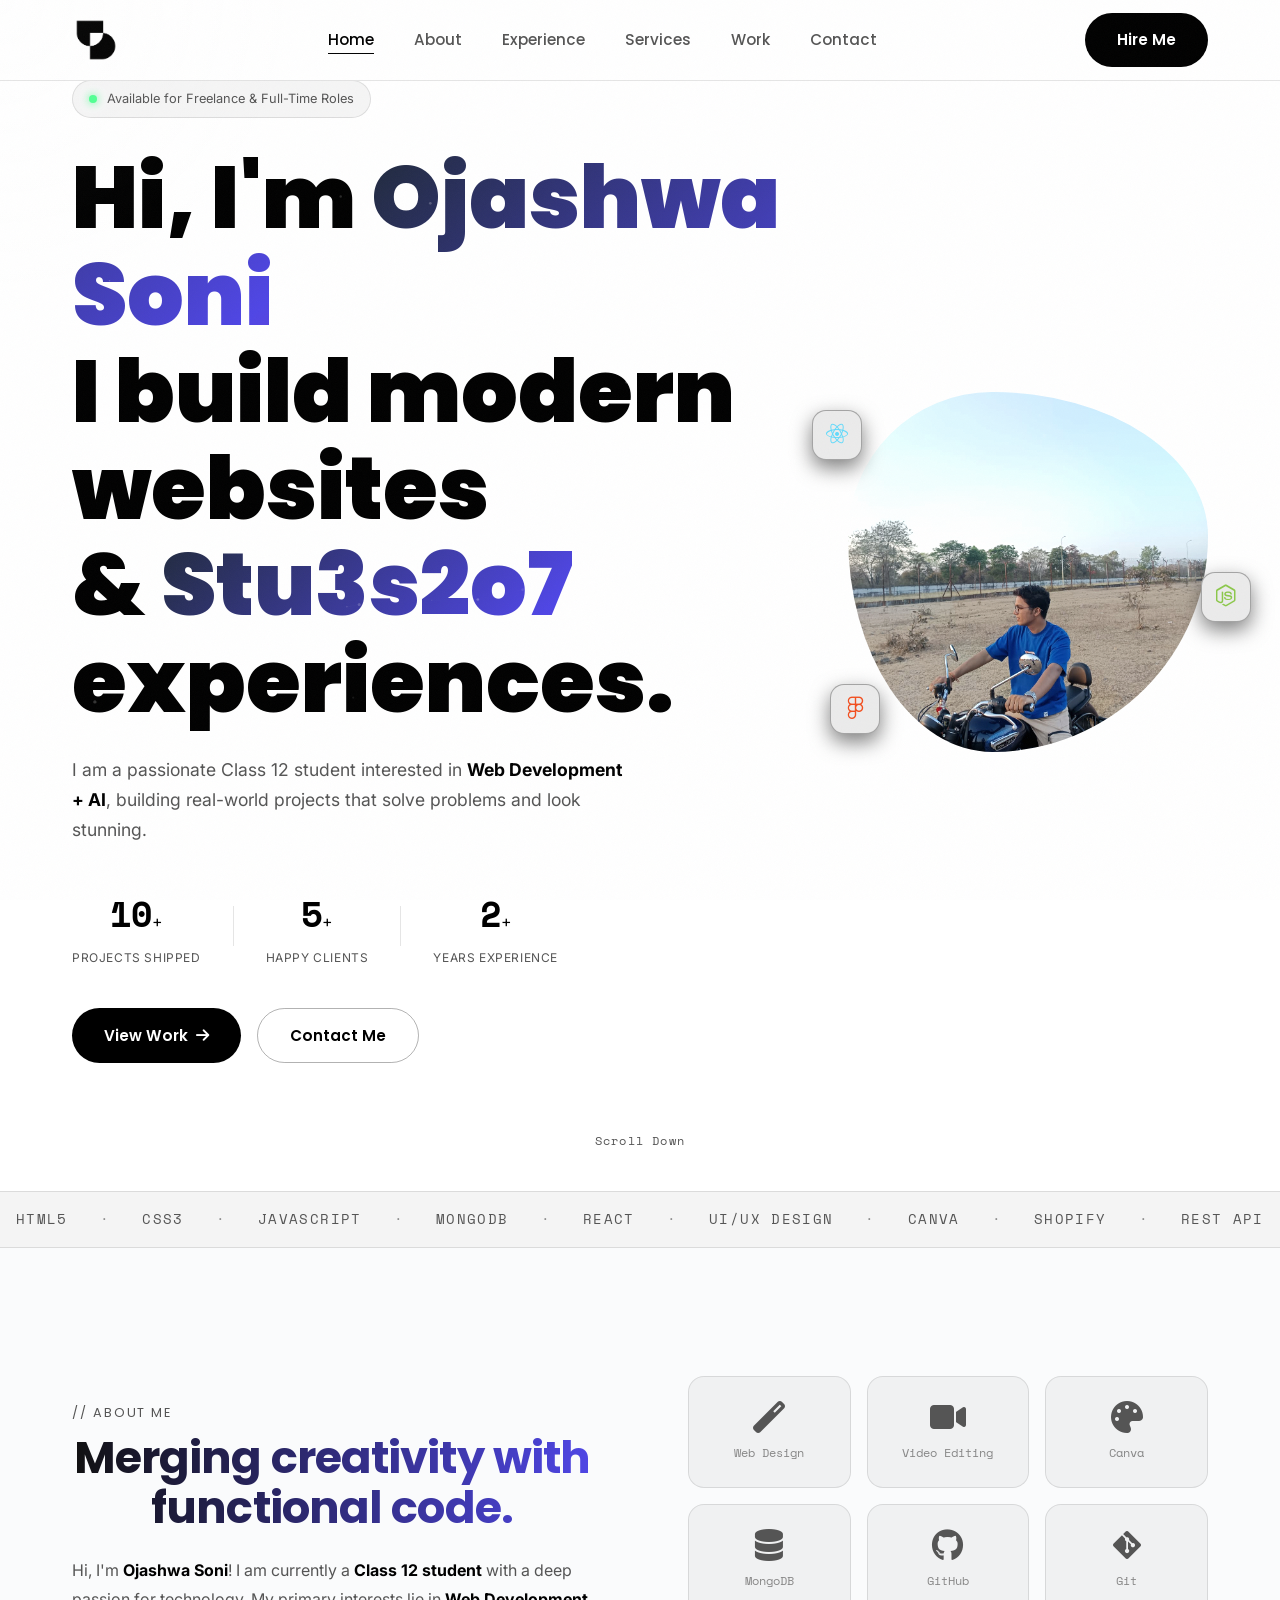
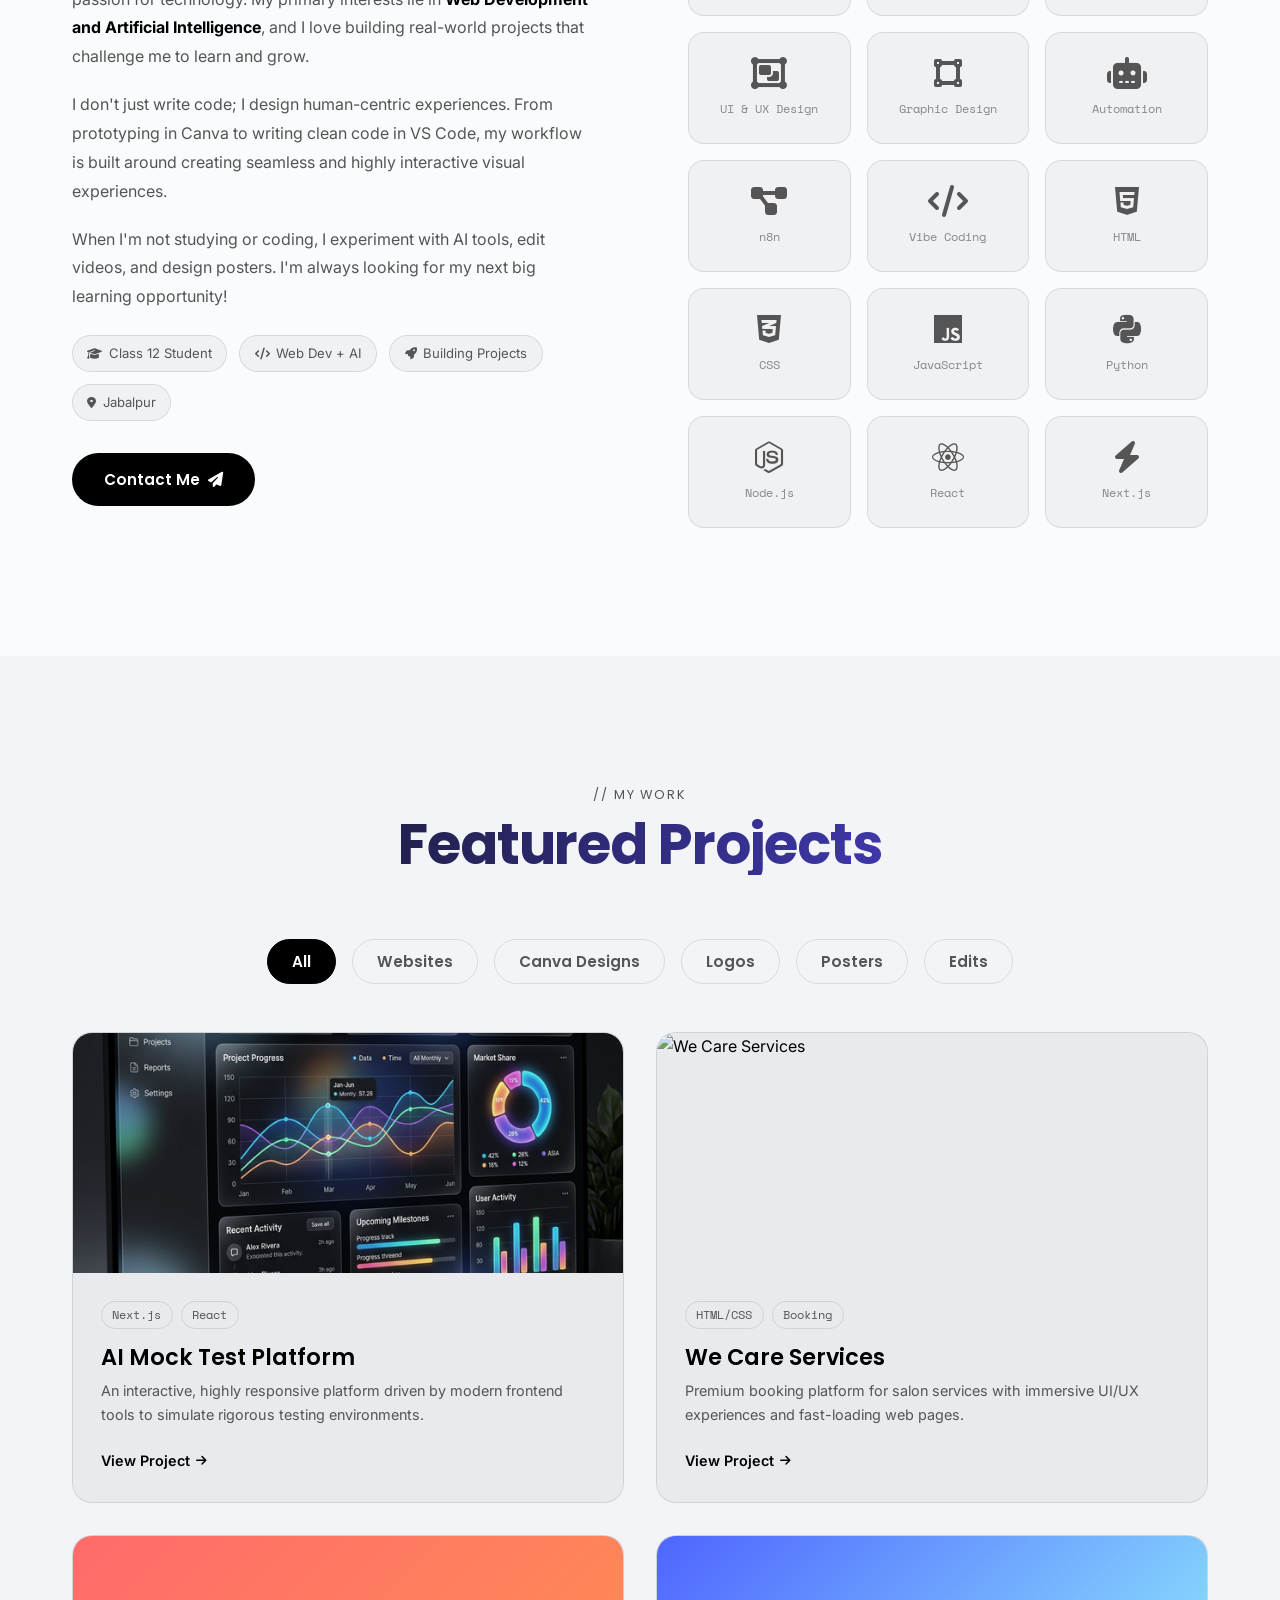
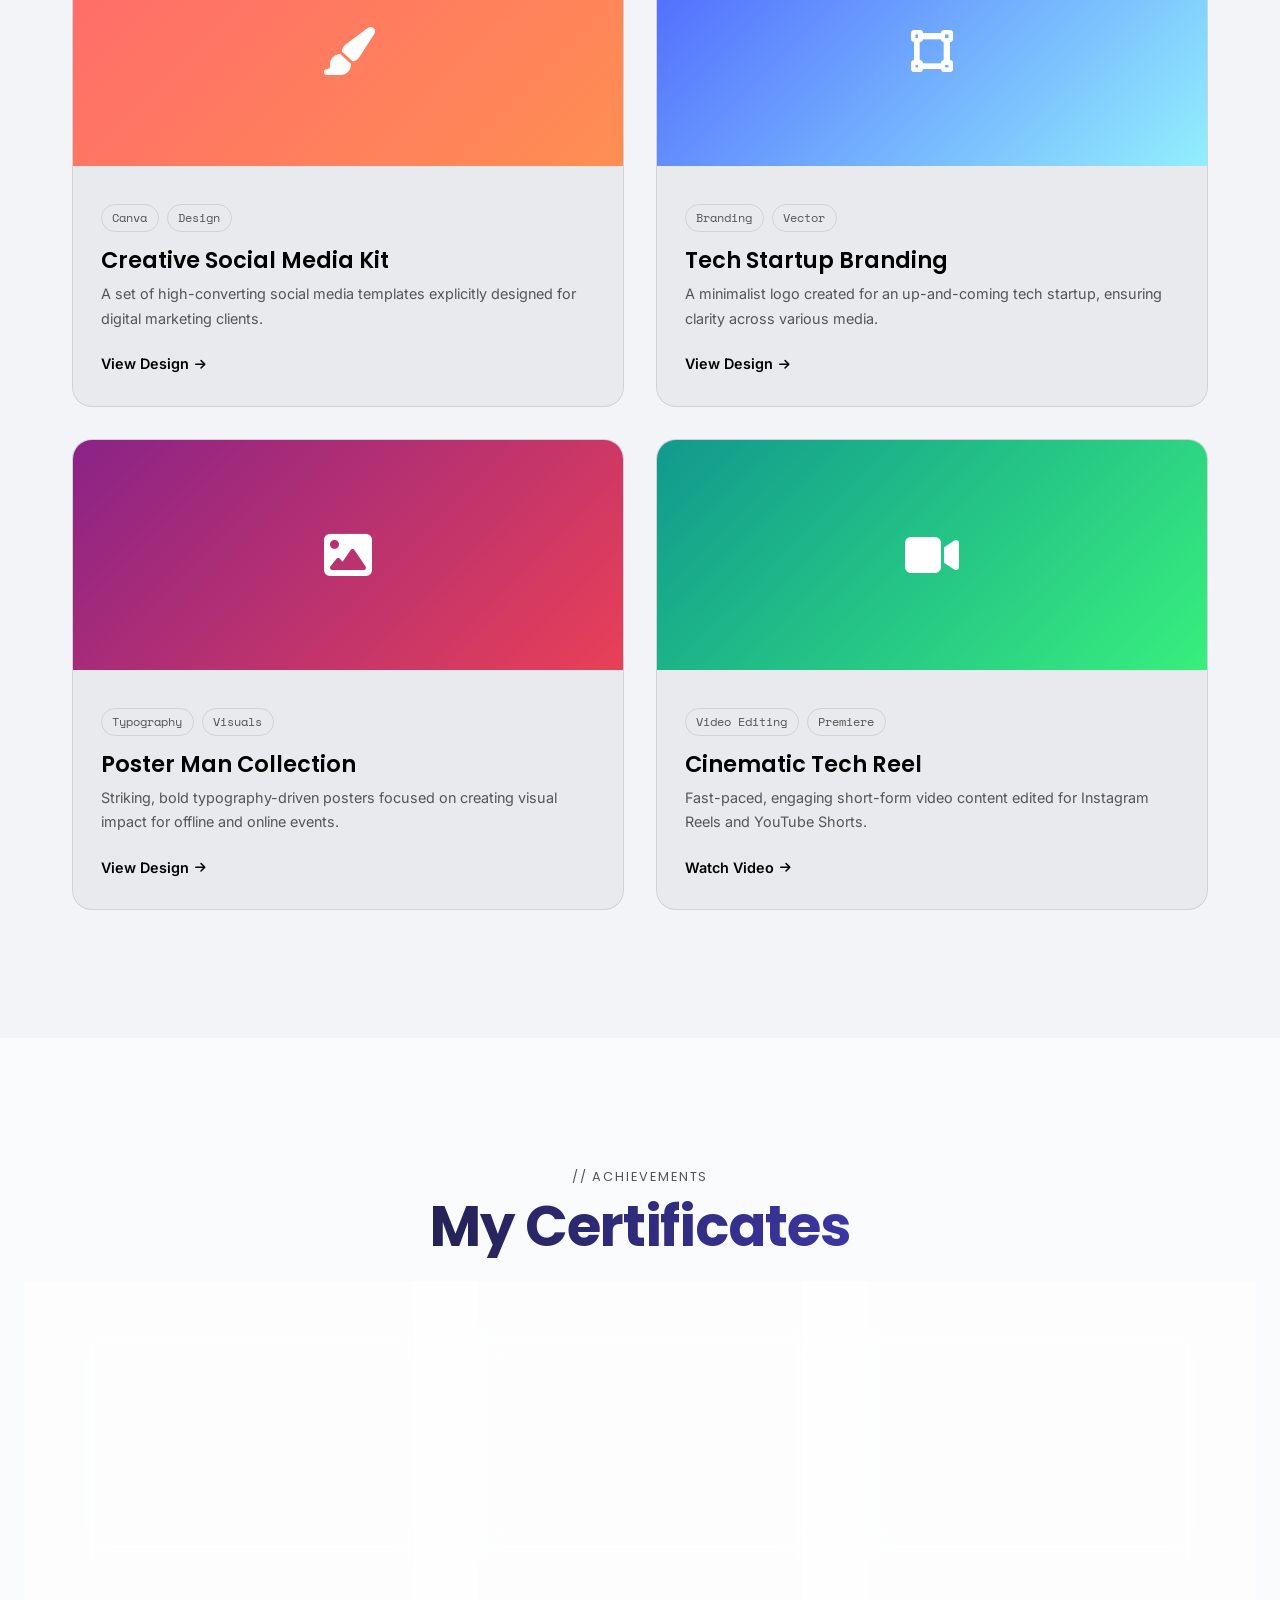
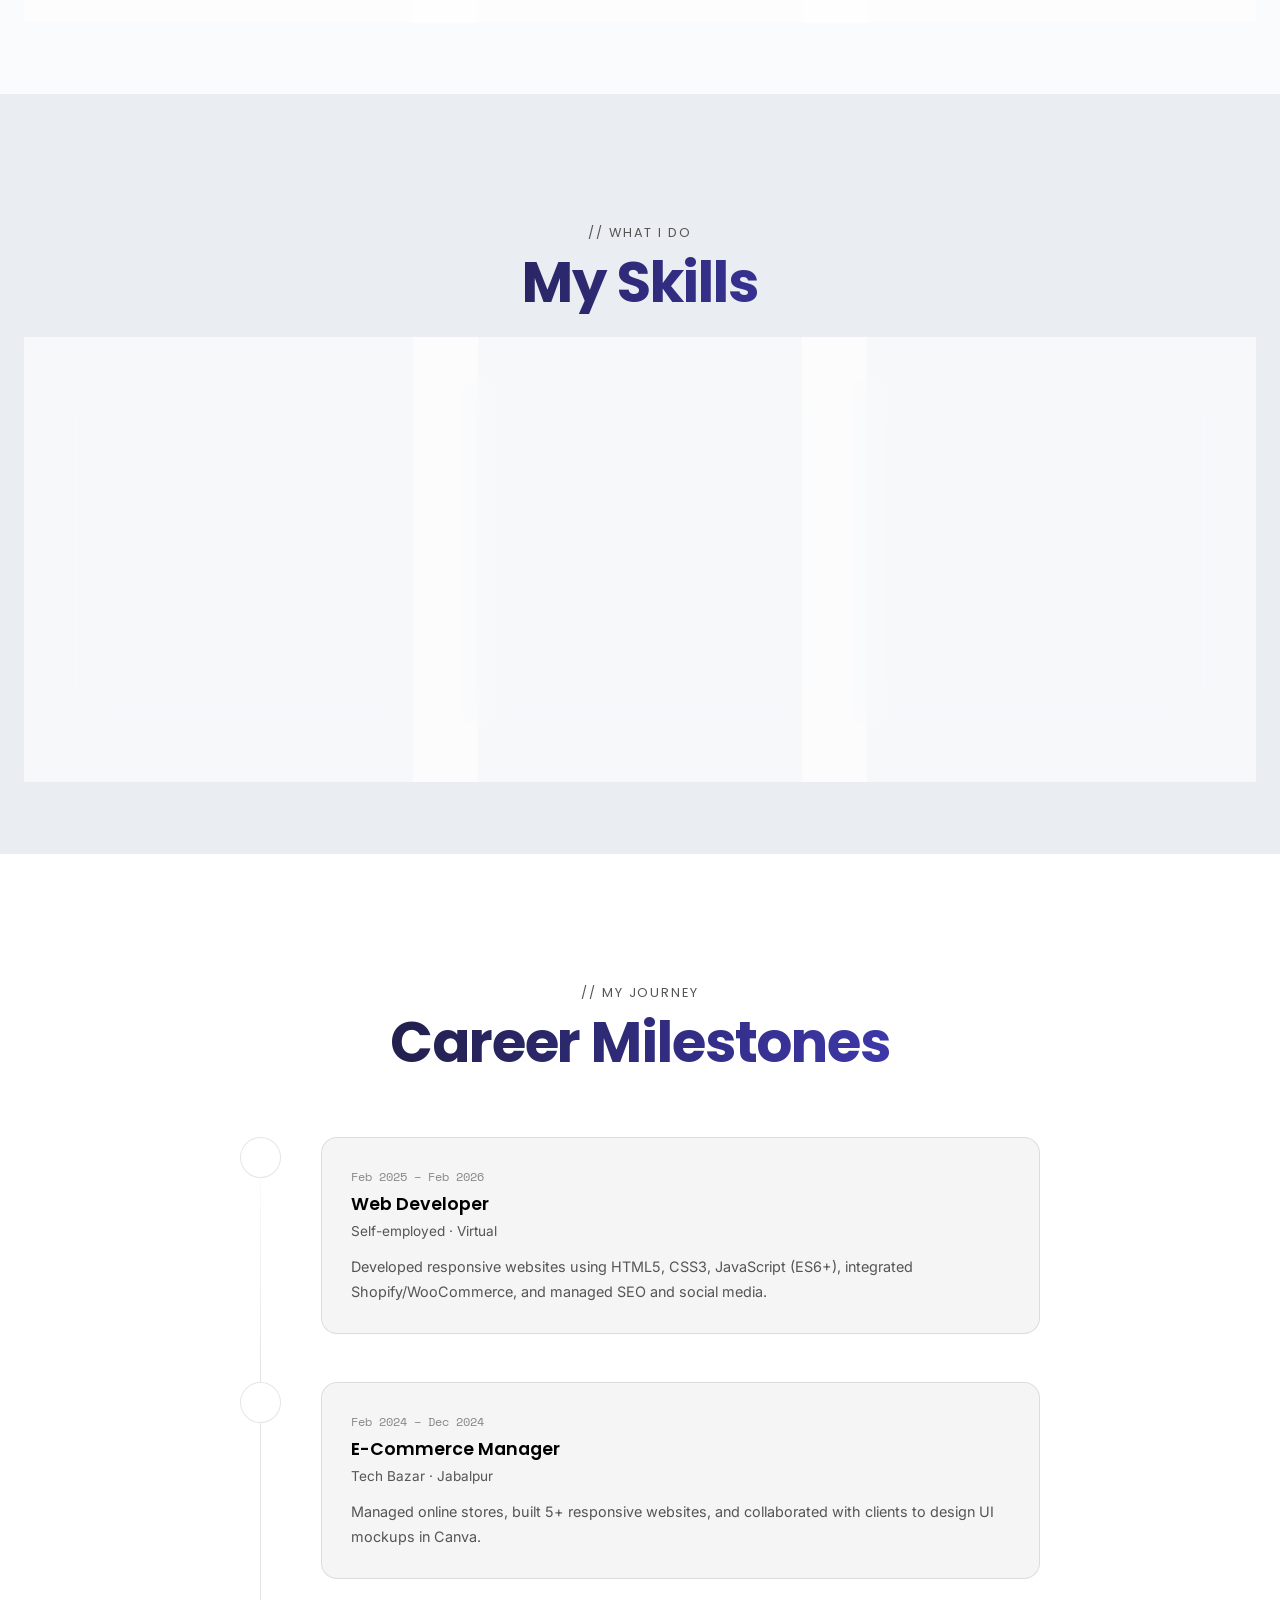
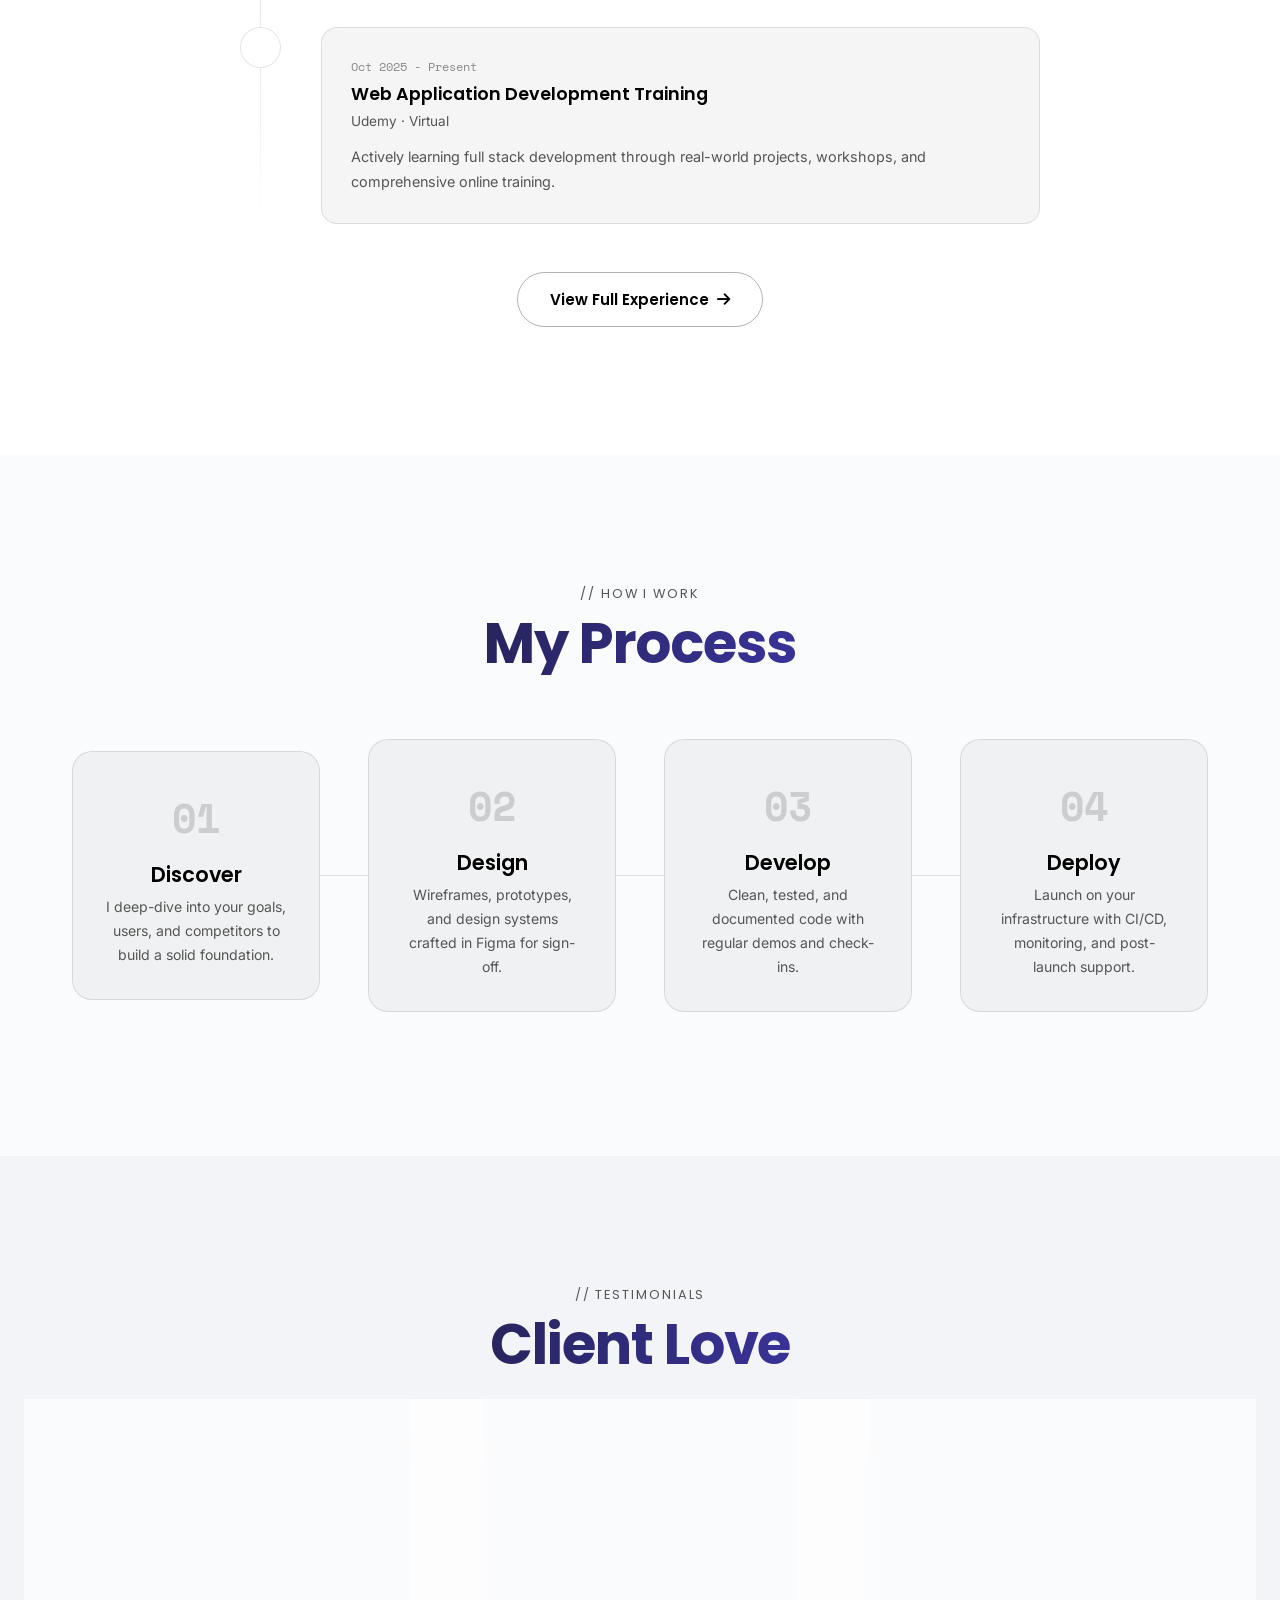
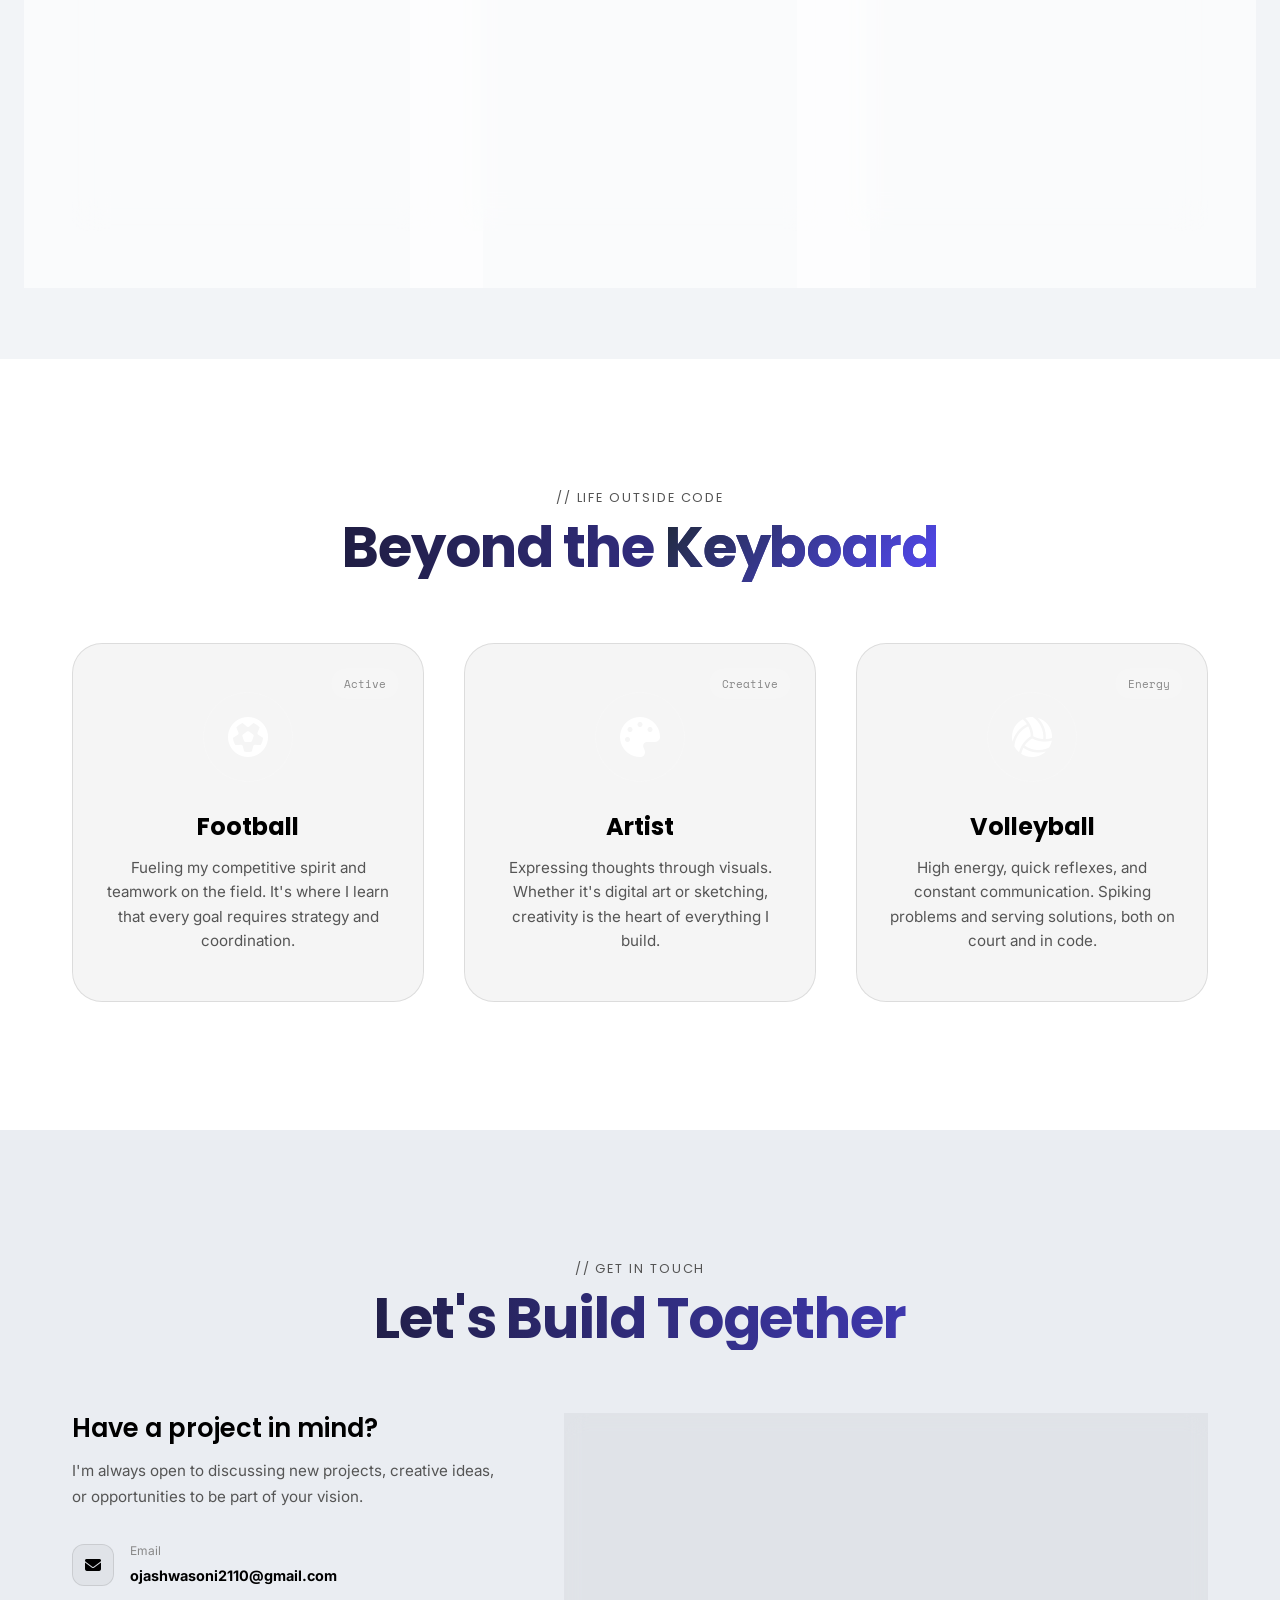
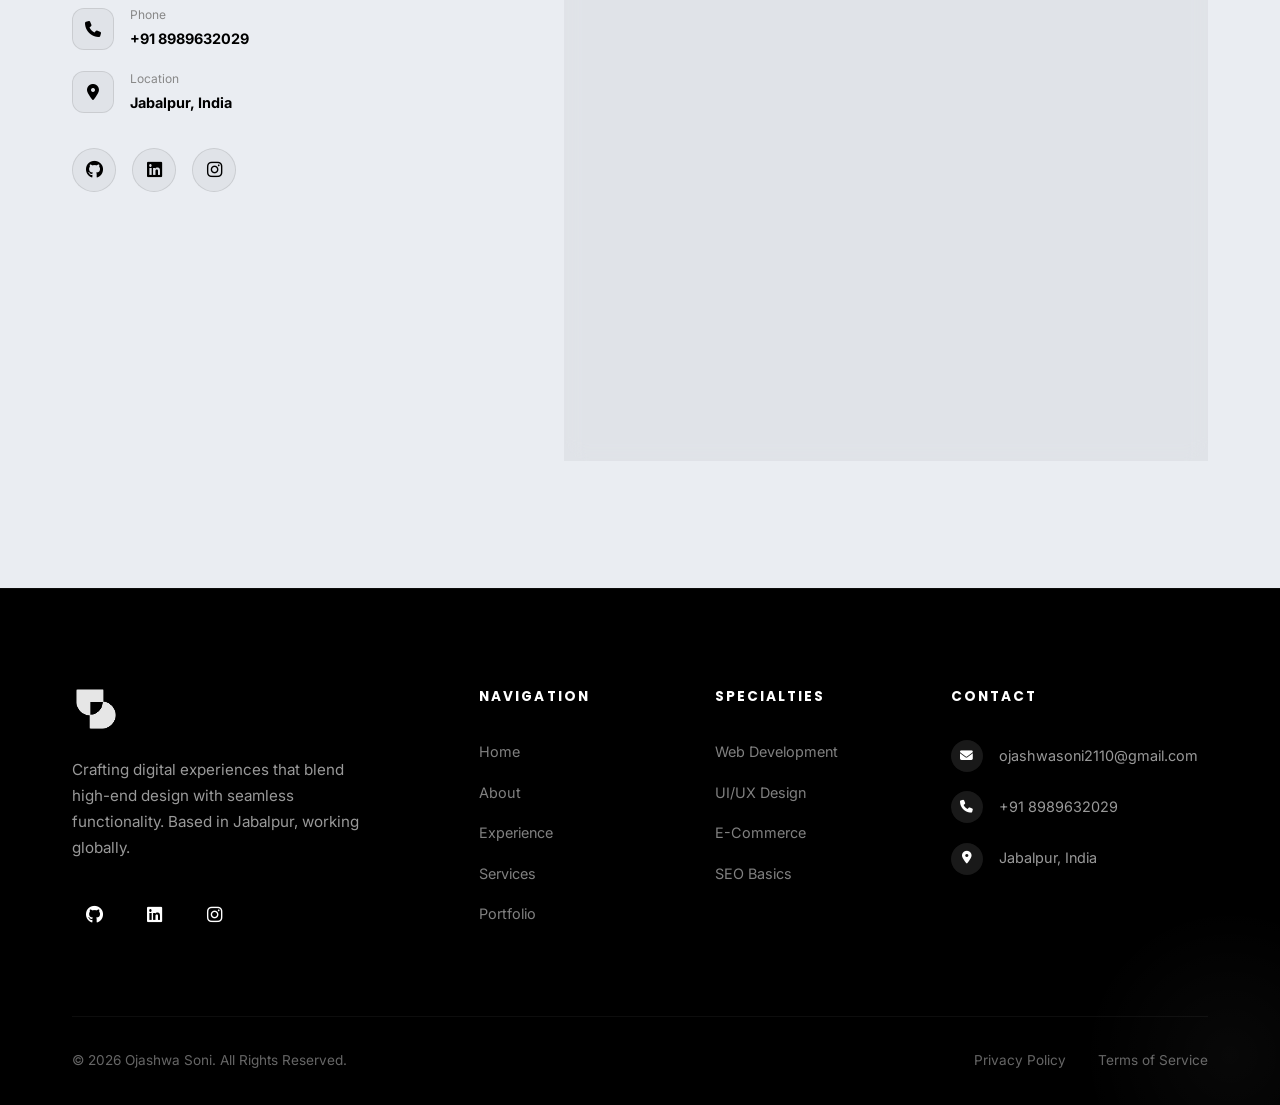
==== index.html @ f50f285c "Complete portfolio redesign" ====
<!DOCTYPE html>
<html lang="en">

<head>
    <meta charset="UTF-8">
    <meta name="viewport" content="width=device-width, initial-scale=1.0">
    <title>Web Developer Portfolio | Creative & Modern</title>
    <meta name="description"
        content="Professional portfolio of a passionate web developer specializing in modern UI/UX and full-stack development.">
    <meta property="og:image" content="assets/social-logo.png">
    <link rel="stylesheet" href="style.css">
    <!-- Font Awesome for Icons -->
    <link rel="stylesheet" href="https://cdnjs.cloudflare.com/ajax/libs/font-awesome/6.4.0/css/all.min.css">
    <!-- Google Fonts -->
    <link rel="preconnect" href="https://fonts.googleapis.com">
    <link
        href="https://fonts.googleapis.com/css2?family=Inter:wght@300;400;500;600&family=Poppins:wght@500;600;700;800;900&display=swap"
        rel="stylesheet">
    <link rel="icon" type="image/png" href="assets/logo-icon.png">
</head>

<body>
    <!-- Custom Cursor -->
    <div class="cursor-dot" id="cursorDot"></div>
    <div class="cursor-ring" id="cursorRing"></div>
    <div class="cursor-trail-container" id="cursorTrails"></div>

    <!-- Noise Overlay -->
    <div class="noise-overlay"></div>

    <!-- Scroll Progress Bar -->
    <div class="scroll-progress" id="scrollProgress"></div>

    <!-- Canvas for particle background -->
    <canvas id="particleCanvas"></canvas>

    <!-- Mouse Spotlight -->
    <div class="mouse-spotlight" id="mouseSpotlight"></div>

    <!-- Header Navigation -->
    <header id="mainHeader">
        <div class="container">
            <nav>
                <a href="#" class="logo">
                    <img src="assets/new-logo.png" alt="Logo" style="height: 48px;">
                </a>
                <ul class="nav-links" id="navLinks">
                    <li><a href="index.html" class="nav-link active magnetic-btn">Home</a></li>
                    <li><a href="about.html" class="nav-link magnetic-btn">About</a></li>
                    <li><a href="experience.html" class="nav-link magnetic-btn">Experience</a></li>
                    <li><a href="services.html" class="nav-link magnetic-btn">Services</a></li>
                    <li><a href="index.html#projects" class="nav-link magnetic-btn">Work</a></li>
                    <li><a href="contact.html" class="nav-link magnetic-btn">Contact</a></li>
                </ul>
                <div class="nav-btns">
                    <a href="contact.html" class="btn btn-primary nav-cta magnetic-btn">Hire Me</a>
                    <button class="mobile-toggle" id="mobileToggle"><i class="fas fa-bars"></i></button>
                </div>
            </nav>
        </div>
    </header>

    <main>
        <!-- ===== HERO SECTION ===== -->
        <section id="hero" class="hero bg-shade-1">
            <!-- Floating geometric shapes -->
            <div class="geo-shapes">
                <div class="geo geo-1"></div>
                <div class="geo geo-2"></div>
                <div class="geo geo-3"></div>
                <div class="geo geo-4"></div>
                <div class="geo geo-5"></div>
            </div>

            <div class="container hero-container">
                <div class="hero-content" data-reveal>
                    <div class="hero-badge">
                        <span class="badge-dot"></span>
                        <span>Available for Freelance &amp; Full-Time Roles</span>
                    </div>
                    <h1>
                        <span class="line-wrap"><span class="line-inner">Hi, I'm <span class="gradient-text">Ojashwa
                                    Soni</span></span></span>
                        <span class="line-wrap"><span class="line-inner">I build modern websites</span></span>
                        <span class="line-wrap"><span class="line-inner">&amp; <span class="gradient-text"
                                    id="scrambleText">digital</span> experiences.</span></span>
                    </h1>
                    <p class="hero-desc">I am a passionate Class 12 student interested in <strong>Web Development +
                            AI</strong>, building real-world projects that solve problems and look stunning.</p>
                    <div class="hero-stats">
                        <div class="stat">
                            <span class="stat-num" data-count="10">0</span><span>+</span>
                            <span class="stat-label">Projects Shipped</span>
                        </div>
                        <div class="stat-divider"></div>
                        <div class="stat">
                            <span class="stat-num" data-count="5">0</span><span>+</span>
                            <span class="stat-label">Happy Clients</span>
                        </div>
                        <div class="stat-divider"></div>
                        <div class="stat">
                            <span class="stat-num" data-count="2">0</span><span>+</span>
                            <span class="stat-label">Years Experience</span>
                        </div>
                    </div>
                    <div class="hero-btns">
                        <a href="#projects" class="btn btn-primary magnetic-btn">View Work <i
                                class="fas fa-arrow-right"></i></a>
                        <a href="#contact" class="btn btn-outline magnetic-btn">Contact Me</a>
                    </div>
                </div>
                <div class="hero-image" data-reveal>
                    <div class="avatar-wrapper">
                        <div class="avatar-ring ring-1"></div>
                        <div class="avatar-ring ring-2"></div>
                        <div class="avatar-ring ring-3"></div>
                        <img src="assets/me.jpeg" alt="Ojashwa Soni Profile Picture" class="avatar-img">
                        <div class="avatar-badge ab-1"><i class="fab fa-react"></i></div>
                        <div class="avatar-badge ab-2"><i class="fab fa-node-js"></i></div>
                        <div class="avatar-badge ab-3"><i class="fab fa-figma"></i></div>
                    </div>
                </div>
            </div>

            <!-- Scroll indicator -->
            <div class="scroll-indicator">
                <div class="scroll-line"></div>
                <span>Scroll Down</span>
            </div>
        </section>



        <!-- ===== MARQUEE STRIP ===== -->
        <div class="marquee-strip">
            <div class="marquee-track">
                <span>HTML5</span><span class="dot">·</span>
                <span>CSS3</span><span class="dot">·</span>
                <span>JavaScript</span><span class="dot">·</span>
                <span>MongoDB</span><span class="dot">·</span>
                <span>React</span><span class="dot">·</span>
                <span>UI/UX Design</span><span class="dot">·</span>
                <span>Canva</span><span class="dot">·</span>
                <span>Shopify</span><span class="dot">·</span>
                <span>REST API</span><span class="dot">·</span>
                <span>GitHub</span><span class="dot">·</span>
                <!-- Duplicate for seamless loop -->
                <span>HTML5</span><span class="dot">·</span>
                <span>CSS3</span><span class="dot">·</span>
                <span>JavaScript</span><span class="dot">·</span>
                <span>MongoDB</span><span class="dot">·</span>
                <span>React</span><span class="dot">·</span>
                <span>UI/UX Design</span><span class="dot">·</span>
                <span>Canva</span><span class="dot">·</span>
                <span>Shopify</span><span class="dot">·</span>
                <span>REST API</span><span class="dot">·</span>
                <span>GitHub</span><span class="dot">·</span>
            </div>
        </div>

        <!-- ===== ABOUT SECTION ===== -->
        <section id="about" class="about-section bg-shade-2">
            <div class="container">
                <div class="about-grid">
                    <div class="about-left" data-reveal>
                        <span class="section-label">// About Me</span>
                        <h2 class="section-title">Merging creativity with functional code.</h2>
                        <p>Hi, I'm <strong>Ojashwa Soni</strong>! I am currently a <strong>Class 12 student</strong>
                            with a deep passion for technology. My primary interests lie in <strong>Web Development and
                                Artificial Intelligence</strong>, and I love building real-world projects that challenge
                            me to learn and grow.</p>
                        <p>I don't just write code; I design human-centric experiences. From prototyping in Canva to
                            writing clean code in VS Code, my workflow is built around creating seamless and highly
                            interactive visual experiences.</p>
                        <p>When I'm not studying or coding, I experiment with AI tools, edit videos, and design posters.
                            I'm always looking for my next big learning opportunity!</p>
                        <div class="about-tags">
                            <span class="about-tag"><i class="fas fa-graduation-cap"></i> Class 12 Student</span>
                            <span class="about-tag"><i class="fas fa-code"></i> Web Dev + AI</span>
                            <span class="about-tag"><i class="fas fa-rocket"></i> Building Projects</span>
                            <span class="about-tag"><i class="fas fa-map-marker-alt"></i> Jabalpur</span>
                        </div>
                        <a href="contact.html" class="btn btn-primary magnetic-btn"
                            style="margin-top:2rem; display:inline-flex; align-items:center; gap:0.5rem;">
                            Contact Me <i class="fas fa-paper-plane"></i>
                        </a>
                    </div>
                    <div class="about-right" data-reveal>
                        <div class="tools-grid">
                            <div class="tool-item" data-tilt><i class="fas fa-magic"></i><span>Web Design</span></div>
                            <div class="tool-item" data-tilt><i class="fas fa-video"></i><span>Video Editing</span>
                            </div>
                            <div class="tool-item" data-tilt><i class="fas fa-palette"></i><span>Canva</span></div>
                            <div class="tool-item" data-tilt><i class="fas fa-database"></i><span>MongoDB</span></div>
                            <div class="tool-item" data-tilt><i class="fab fa-github"></i><span>GitHub</span></div>
                            <div class="tool-item" data-tilt><i class="fab fa-git-alt"></i><span>Git</span></div>
                            <div class="tool-item" data-tilt><i class="fas fa-object-group"></i><span>UI & UX
                                    Design</span></div>
                            <div class="tool-item" data-tilt><i class="fas fa-vector-square"></i><span>Graphic
                                    Design</span></div>
                            <div class="tool-item" data-tilt><i class="fas fa-robot"></i><span>Automation</span></div>
                            <div class="tool-item" data-tilt><i class="fas fa-project-diagram"></i><span>n8n</span>
                            </div>
                            <div class="tool-item" data-tilt><i class="fas fa-code"></i><span>Vibe Coding</span></div>
                            <div class="tool-item" data-tilt><i class="fab fa-html5"></i><span>HTML</span></div>
                            <div class="tool-item" data-tilt><i class="fab fa-css3-alt"></i><span>CSS</span></div>
                            <div class="tool-item" data-tilt><i class="fab fa-js"></i><span>JavaScript</span></div>
                            <div class="tool-item" data-tilt><i class="fab fa-python"></i><span>Python</span></div>
                            <div class="tool-item" data-tilt><i class="fab fa-node-js"></i><span>Node.js</span></div>
                            <div class="tool-item" data-tilt><i class="fab fa-react"></i><span>React</span></div>
                            <div class="tool-item" data-tilt><i class="fas fa-bolt"></i><span>Next.js</span></div>
                        </div>
                    </div>
                </div>
            </div>
        </section>

        <!-- ===== PROJECTS SECTION ===== -->
        <section id="projects" class="bg-shade-3">
            <div class="container">
                <span class="section-label" style="display:block; text-align:center; margin-bottom:0.5rem;">// My
                    Work</span>
                <h2 data-reveal>Featured Projects</h2>

                <!-- Portfolio Filter Tabs -->
                <div class="portfolio-filters" data-reveal>
                    <button class="filter-btn active" data-filter="all">All</button>
                    <button class="filter-btn" data-filter="websites">Websites</button>
                    <button class="filter-btn" data-filter="canva">Canva Designs</button>
                    <button class="filter-btn" data-filter="logos">Logos</button>
                    <button class="filter-btn" data-filter="posters">Posters</button>
                    <button class="filter-btn" data-filter="edits">Edits</button>
                </div>

                <div class="projects-grid" id="portfolioGrid">
                    <!-- Project 1: Website -->
                    <div class="project-card filter-item websites" data-reveal>
                        <div class="project-img">
                            <img src="assets/project1.png" alt="MCA Mock Test Project">
                            <div class="project-overlay">
                                <a href="project1.html" class="overlay-btn">View Demo <i
                                        class="fas fa-external-link-alt"></i></a>
                            </div>
                        </div>
                        <div class="project-info">
                            <div class="project-tags">
                                <span class="tag">Next.js</span>
                                <span class="tag">React</span>
                            </div>
                            <h3>AI Mock Test Platform</h3>
                            <p>An interactive, highly responsive platform driven by modern frontend tools to simulate
                                rigorous testing environments.</p>
                            <a href="project1.html" class="project-link">View Project <i
                                    class="fas fa-arrow-right"></i></a>
                        </div>
                    </div>

                    <!-- Project 2: Website -->
                    <div class="project-card filter-item websites" data-reveal>
                        <div class="project-img">
                            <img src="assets/project3.png" alt="We Care Services">
                            <div class="project-overlay">
                                <a href="project3.html" class="overlay-btn">View Demo <i
                                        class="fas fa-external-link-alt"></i></a>
                            </div>
                        </div>
                        <div class="project-info">
                            <div class="project-tags">
                                <span class="tag">HTML/CSS</span>
                                <span class="tag">Booking</span>
                            </div>
                            <h3>We Care Services</h3>
                            <p>Premium booking platform for salon services with immersive UI/UX experiences and
                                fast-loading web pages.</p>
                            <a href="project3.html" class="project-link">View Project <i
                                    class="fas fa-arrow-right"></i></a>
                        </div>
                    </div>

                    <!-- Project 3: Canva Design -->
                    <div class="project-card filter-item canva" data-reveal>
                        <div class="project-img">
                            <div class="placeholder-img"
                                style="background: linear-gradient(135deg, #FF6B6B, #FF8E53); height: 230px; display:flex; align-items:center; justify-content:center; color:white; font-size:3rem;">
                                <i class="fas fa-paint-brush"></i></div>
                            <div class="project-overlay">
                                <a href="#" class="overlay-btn">View Image <i class="fas fa-image"></i></a>
                            </div>
                        </div>
                        <div class="project-info">
                            <div class="project-tags">
                                <span class="tag">Canva</span>
                                <span class="tag">Design</span>
                            </div>
                            <h3>Creative Social Media Kit</h3>
                            <p>A set of high-converting social media templates explicitly designed for digital marketing
                                clients.</p>
                            <a href="#" class="project-link">View Design <i class="fas fa-arrow-right"></i></a>
                        </div>
                    </div>

                    <!-- Project 4: Logo -->
                    <div class="project-card filter-item logos" data-reveal>
                        <div class="project-img">
                            <div class="placeholder-img"
                                style="background: linear-gradient(135deg, #4E65FF, #92EFFD); height: 230px; display:flex; align-items:center; justify-content:center; color:white; font-size:3rem;">
                                <i class="fas fa-vector-square"></i></div>
                            <div class="project-overlay">
                                <a href="#" class="overlay-btn">View Logo <i class="fas fa-image"></i></a>
                            </div>
                        </div>
                        <div class="project-info">
                            <div class="project-tags">
                                <span class="tag">Branding</span>
                                <span class="tag">Vector</span>
                            </div>
                            <h3>Tech Startup Branding</h3>
                            <p>A minimalist logo created for an up-and-coming tech startup, ensuring clarity across
                                various media.</p>
                            <a href="#" class="project-link">View Design <i class="fas fa-arrow-right"></i></a>
                        </div>
                    </div>

                    <!-- Project 5: Poster -->
                    <div class="project-card filter-item posters" data-reveal>
                        <div class="project-img">
                            <div class="placeholder-img"
                                style="background: linear-gradient(135deg, #8A2387, #E94057); height: 230px; display:flex; align-items:center; justify-content:center; color:white; font-size:3rem;">
                                <i class="fas fa-image"></i></div>
                            <div class="project-overlay">
                                <a href="project2.html" class="overlay-btn">View Poster <i class="fas fa-image"></i></a>
                            </div>
                        </div>
                        <div class="project-info">
                            <div class="project-tags">
                                <span class="tag">Typography</span>
                                <span class="tag">Visuals</span>
                            </div>
                            <h3>Poster Man Collection</h3>
                            <p>Striking, bold typography-driven posters focused on creating visual impact for offline
                                and online events.</p>
                            <a href="project2.html" class="project-link">View Design <i
                                    class="fas fa-arrow-right"></i></a>
                        </div>
                    </div>

                    <!-- Project 6: Edits -->
                    <div class="project-card filter-item edits" data-reveal>
                        <div class="project-img">
                            <div class="placeholder-img"
                                style="background: linear-gradient(135deg, #11998e, #38ef7d); height: 230px; display:flex; align-items:center; justify-content:center; color:white; font-size:3rem;">
                                <i class="fas fa-video"></i></div>
                            <div class="project-overlay">
                                <a href="#" class="overlay-btn">Watch Video <i class="fas fa-play"></i></a>
                            </div>
                        </div>
                        <div class="project-info">
                            <div class="project-tags">
                                <span class="tag">Video Editing</span>
                                <span class="tag">Premiere</span>
                            </div>
                            <h3>Cinematic Tech Reel</h3>
                            <p>Fast-paced, engaging short-form video content edited for Instagram Reels and YouTube
                                Shorts.</p>
                            <a href="#" class="project-link">Watch Video <i class="fas fa-arrow-right"></i></a>
                        </div>
                    </div>
                </div>
            </div>
        </section>

        <!-- ===== CERTIFICATES SECTION ===== -->
        <section id="certificates" class="bg-shade-2">
            <div class="container">
                <span class="section-label" style="display:block; text-align:center; margin-bottom:0.5rem;">//
                    Achievements</span>
                <h2 data-reveal>My Certificates</h2>
                <div class="certificates-grid">
                    <div class="cert-card glass-panel" data-reveal>
                        <div class="cert-icon-wrapper"><i class="fas fa-award"></i></div>
                        <div class="cert-info">
                            <h3>Web Development Certificate</h3>
                            <p>Placeholder for upcoming certificate</p>
                        </div>
                    </div>
                    <div class="cert-card glass-panel" data-reveal>
                        <div class="cert-icon-wrapper"><i class="fas fa-trophy"></i></div>
                        <div class="cert-info">
                            <h3>AI Fundamentals</h3>
                            <p>Placeholder for upcoming certificate</p>
                        </div>
                    </div>
                    <div class="cert-card glass-panel" data-reveal>
                        <div class="cert-icon-wrapper"><i class="fas fa-certificate"></i></div>
                        <div class="cert-info">
                            <h3>Design Masterclass</h3>
                            <p>Placeholder for upcoming certificate</p>
                        </div>
                    </div>
                </div>
            </div>
        </section>

        <!-- ===== SKILLS SECTION ===== -->
        <section id="skills" class="bg-shade-4">
            <div class="container">
                <span class="section-label" style="display:block; text-align:center; margin-bottom:0.5rem;">// What I
                    Do</span>
                <h2 data-reveal>My Skills</h2>
                <div class="skills-category-grid">
                    <!-- Web Dev -->
                    <div class="skills-category-card glass-panel" data-reveal>
                        <div class="cat-header">
                            <div class="cat-icon"><i class="fas fa-laptop-code"></i></div>
                            <h3>Web Development</h3>
                        </div>
                        <div class="cat-skills">
                            <span class="cat-tag"><i class="fab fa-html5"></i> HTML5</span>
                            <span class="cat-tag"><i class="fab fa-css3-alt"></i> CSS3</span>
                            <span class="cat-tag"><i class="fab fa-js"></i> JavaScript</span>
                            <span class="cat-tag"><i class="fab fa-react"></i> React</span>
                            <span class="cat-tag"><i class="fab fa-node-js"></i> Node.js</span>
                        </div>
                    </div>
                    <!-- Tools -->
                    <div class="skills-category-card glass-panel" data-reveal>
                        <div class="cat-header">
                            <div class="cat-icon"><i class="fas fa-tools"></i></div>
                            <h3>Tools & Platforms</h3>
                        </div>
                        <div class="cat-skills">
                            <span class="cat-tag"><i class="fab fa-github"></i> GitHub</span>
                            <span class="cat-tag"><i class="fas fa-code"></i> VS Code</span>
                            <span class="cat-tag"><i class="fab fa-git-alt"></i> Git</span>
                            <span class="cat-tag"><i class="fas fa-project-diagram"></i> n8n</span>
                        </div>
                    </div>
                    <!-- Design -->
                    <div class="skills-category-card glass-panel" data-reveal>
                        <div class="cat-header">
                            <div class="cat-icon"><i class="fas fa-palette"></i></div>
                            <h3>Design & Media</h3>
                        </div>
                        <div class="cat-skills">
                            <span class="cat-tag"><i class="fas fa-pen-nib"></i> Canva Designing</span>
                            <span class="cat-tag"><i class="fas fa-video"></i> Basic Video Editing</span>
                            <span class="cat-tag"><i class="fas fa-images"></i> Poster Design</span>
                            <span class="cat-tag"><i class="fas fa-vector-square"></i> Logo Design</span>
                        </div>
                    </div>
                </div>
            </div>
        </section>

        <!-- ===== TIMELINE / EXPERIENCE TEASER ===== -->
        <section id="journey" class="bg-shade-1">
            <div class="container">
                <span class="section-label" style="display:block; text-align:center; margin-bottom:0.5rem;">// My
                    Journey</span>
                <h2 data-reveal>Career Milestones</h2>
                <div class="timeline">
                    <div class="timeline-item" data-reveal>
                        <div class="timeline-dot"></div>
                        <div class="timeline-card">
                            <span class="timeline-year">Feb 2025 – Feb 2026</span>
                            <h3>Web Developer</h3>
                            <span class="timeline-company">Self-employed · Virtual</span>
                            <p>Developed responsive websites using HTML5, CSS3, JavaScript (ES6+), integrated
                                Shopify/WooCommerce, and managed SEO and social media.</p>
                        </div>
                    </div>
                    <div class="timeline-item" data-reveal>
                        <div class="timeline-dot"></div>
                        <div class="timeline-card">
                            <span class="timeline-year">Feb 2024 – Dec 2024</span>
                            <h3>E-Commerce Manager</h3>
                            <span class="timeline-company">Tech Bazar · Jabalpur</span>
                            <p>Managed online stores, built 5+ responsive websites, and collaborated with clients to
                                design UI mockups in Canva.</p>
                        </div>
                    </div>
                    <div class="timeline-item" data-reveal>
                        <div class="timeline-dot"></div>
                        <div class="timeline-card">
                            <span class="timeline-year">Oct 2025 - Present</span>
                            <h3>Web Application Development Training</h3>
                            <span class="timeline-company">Udemy · Virtual</span>
                            <p>Actively learning full stack development through real-world projects, workshops, and
                                comprehensive online training.</p>
                        </div>
                    </div>
                </div>
                <div style="text-align:center; margin-top: 3rem;">
                    <a href="experience.html" class="btn btn-outline magnetic-btn">View Full Experience <i
                            class="fas fa-arrow-right"></i></a>
                </div>
            </div>
        </section>

        <!-- ===== PROCESS SECTION ===== -->
        <section id="process" class="bg-shade-2">
            <div class="container">
                <span class="section-label" style="display:block; text-align:center; margin-bottom:0.5rem;">// How I
                    Work</span>
                <h2 data-reveal>My Process</h2>
                <div class="process-grid">
                    <div class="process-step" data-reveal>
                        <div class="process-num">01</div>
                        <h3>Discover</h3>
                        <p>I deep-dive into your goals, users, and competitors to build a solid foundation.</p>
                    </div>
                    <div class="process-connector"></div>
                    <div class="process-step" data-reveal>
                        <div class="process-num">02</div>
                        <h3>Design</h3>
                        <p>Wireframes, prototypes, and design systems crafted in Figma for sign-off.</p>
                    </div>
                    <div class="process-connector"></div>
                    <div class="process-step" data-reveal>
                        <div class="process-num">03</div>
                        <h3>Develop</h3>
                        <p>Clean, tested, and documented code with regular demos and check-ins.</p>
                    </div>
                    <div class="process-connector"></div>
                    <div class="process-step" data-reveal>
                        <div class="process-num">04</div>
                        <h3>Deploy</h3>
                        <p>Launch on your infrastructure with CI/CD, monitoring, and post-launch support.</p>
                    </div>
                </div>
            </div>
        </section>

        <!-- ===== TESTIMONIALS SECTION ===== -->
        <section id="testimonials" class="bg-shade-3">
            <div class="container">
                <span class="section-label" style="display:block; text-align:center; margin-bottom:0.5rem;">//
                    Testimonials</span>
                <h2 data-reveal>Client Love</h2>
                <div class="testimonials-grid">
                    <div class="testimonial-card glass-panel" data-reveal>
                        <div class="quote-icon"><i class="fas fa-quote-left"></i></div>
                        <p>"Working with Ojashwa was a game-changer. The responsive website he built for our local business is not only beautiful but incredibly performant."</p>
                        <div class="stars">★★★★★</div>
                        <div class="user-info">
                            <div class="user-img" style="display:flex; align-items:center; justify-content:center; font-size:2rem; color: #888; background:#e1e5ea; border-radius:50%; width: 50px; height: 50px;"><i class="fas fa-user"></i></div>
                            <div>
                                <strong>Rohan Sharma</strong>
                                <small style="display: block; color: var(--text-dim);">Founder, TechVedas</small>
                            </div>
                        </div>
                    </div>
                    <div class="testimonial-card glass-panel" data-reveal>
                        <div class="quote-icon"><i class="fas fa-quote-left"></i></div>
                        <p>"The attention to detail in the modern design and the social media posts he created for us completely transformed our brand presence online."</p>
                        <div class="stars">★★★★★</div>
                        <div class="user-info">
                            <div class="user-img" style="display:flex; align-items:center; justify-content:center; font-size:2rem; color: #888; background:#e1e5ea; border-radius:50%; width: 50px; height: 50px;"><i class="fas fa-user"></i></div>
                            <div>
                                <strong>Priya Patel</strong>
                                <small style="display: block; color: var(--text-dim);">Marketing Head</small>
                            </div>
                        </div>
                    </div>
                    <div class="testimonial-card glass-panel" data-reveal>
                        <div class="quote-icon"><i class="fas fa-quote-left"></i></div>
                        <p>"Outstanding work on our landing page! The clean structure and smooth navigation made a huge impact on our user engagement. Highly recommended."</p>
                        <div class="stars">★★★★★</div>
                        <div class="user-info">
                            <div class="user-img" style="display:flex; align-items:center; justify-content:center; font-size:2rem; color: #888; background:#e1e5ea; border-radius:50%; width: 50px; height: 50px;"><i class="fas fa-user"></i></div>
                            <div>
                                <strong>Ananya Gupta</strong>
                                <small style="display: block; color: var(--text-dim);">Director, EduPlus</small>
                            </div>
                        </div>
                    </div>
                </div>
            </div>
        </section>

        <!-- ===== HOBBIES / EXTRA CURRICULAR SECTION ===== -->
        <section id="hobbies" class="bg-shade-1">
            <div class="container">
                <span class="section-label" style="display:block; text-align:center; margin-bottom:0.5rem;">// Life
                    Outside Code</span>
                <h2 data-reveal>Beyond the <span class="gradient-text">Keyboard</span></h2>
                <div class="hobbies-grid">
                    <!-- Football -->
                    <div class="hobby-card" data-reveal data-tilt>
                        <div class="hobby-badge">Active</div>
                        <div class="hobby-icon-wrapper">
                            <i class="fas fa-futbol"></i>
                        </div>
                        <h3>Football</h3>
                        <p>Fueling my competitive spirit and teamwork on the field. It's where I learn that every goal
                            requires strategy and coordination.</p>
                    </div>

                    <!-- Artist -->
                    <div class="hobby-card" data-reveal data-tilt>
                        <div class="hobby-badge">Creative</div>
                        <div class="hobby-icon-wrapper">
                            <i class="fas fa-palette"></i>
                        </div>
                        <h3>Artist</h3>
                        <p>Expressing thoughts through visuals. Whether it's digital art or sketching, creativity is the
                            heart of everything I build.</p>
                    </div>

                    <!-- Volleyball -->
                    <div class="hobby-card" data-reveal data-tilt>
                        <div class="hobby-badge">Energy</div>
                        <div class="hobby-icon-wrapper">
                            <i class="fas fa-volleyball-ball"></i>
                        </div>
                        <h3>Volleyball</h3>
                        <p>High energy, quick reflexes, and constant communication. Spiking problems and serving
                            solutions, both on court and in code.</p>
                    </div>
                </div>
            </div>
        </section>

        <!-- ===== CONTACT SECTION ===== -->
        <section id="contact" class="bg-shade-4">
            <div class="container">
                <span class="section-label" style="display:block; text-align:center; margin-bottom:0.5rem;">// Get in
                    Touch</span>
                <h2 data-reveal>Let's Build Together</h2>
                <div class="contact-content">
                    <div class="contact-info" data-reveal>
                        <h3>Have a project in mind?</h3>
                        <p>I'm always open to discussing new projects, creative ideas, or opportunities to be part of
                            your vision.</p>
                        <div class="contact-details">
                            <div class="contact-detail-item">
                                <div class="contact-icon"><i class="fas fa-envelope"></i></div>
                                <div>
                                    <span>Email</span>
                                    <strong>ojashwasoni2110@gmail.com</strong>
                                </div>
                            </div>
                            <div class="contact-detail-item">
                                <div class="contact-icon"><i class="fas fa-phone"></i></div>
                                <div>
                                    <span>Phone</span>
                                    <strong>+91 8989632029</strong>
                                </div>
                            </div>
                            <div class="contact-detail-item">
                                <div class="contact-icon"><i class="fas fa-map-marker-alt"></i></div>
                                <div>
                                    <span>Location</span>
                                    <strong>Jabalpur, India</strong>
                                </div>
                            </div>
                        </div>

                        <div class="social-links">
                            <a href="https://github.com/ojashwa-py" target="_blank" class="social-icon magnetic-btn"><i
                                    class="fab fa-github"></i></a>
                            <a href="https://www.linkedin.com/in/ojashwa-soni-b7851b399/" target="_blank"
                                class="social-icon magnetic-btn"><i class="fab fa-linkedin"></i></a>
                            <a href="https://www.instagram.com/ojashwa.py" target="_blank"
                                class="social-icon magnetic-btn"><i class="fab fa-instagram"></i></a>
                        </div>
                    </div>
                    <form class="contact-form" data-reveal id="contactForm">
                        <div class="form-group">
                            <label for="name">Name</label>
                            <input type="text" id="name" placeholder="John Doe" required>
                        </div>
                        <div class="form-group">
                            <label for="email">Email</label>
                            <input type="email" id="email" placeholder="john@example.com" required>
                        </div>
                        <div class="form-group">
                            <label for="budget">Budget Range</label>
                            <select id="budget">
                                <option value="">Select a range...</option>
                                <option>$1k – $5k</option>
                                <option>$5k – $15k</option>
                                <option>$15k – $50k</option>
                                <option>$50k+</option>
                            </select>
                        </div>
                        <div class="form-group">
                            <label for="message">Message</label>
                            <textarea id="message" rows="5" placeholder="Hi, I'd like to talk about..."
                                required></textarea>
                        </div>
                        <button type="submit" class="btn btn-primary magnetic-btn" id="submitBtn"
                            style="width: 100%;">Send Message <i class="fas fa-paper-plane"></i></button>
                    </form>
                </div>
            </div>
        </section>
    </main>

    <footer>
        <div class="container">
            <div class="footer-grid">
                <div class="footer-brand">
                    <img src="assets/new-logo.png" alt="Ojashwa Soni" class="footer-logo">
                    <p>Crafting digital experiences that blend high-end design with seamless functionality. Based in
                        Jabalpur, working globally.</p>
                    <div class="social-links" style="display: flex; gap: 1rem; margin-top: 1rem;">
                        <a href="https://github.com/ojashwa-py" target="_blank" class="social-icon magnetic-btn"><i
                                class="fab fa-github"></i></a>
                        <a href="https://www.linkedin.com/in/ojashwa-soni-b7851b399/" target="_blank"
                            class="social-icon magnetic-btn"><i class="fab fa-linkedin"></i></a>
                        <a href="https://www.instagram.com/ojashwa.py" target="_blank"
                            class="social-icon magnetic-btn"><i class="fab fa-instagram"></i></a>
                    </div>
                </div>

                <div class="footer-col">
                    <h4>Navigation</h4>
                    <div class="footer-links">
                        <a href="index.html" class="magnetic-btn">Home</a>
                        <a href="about.html" class="magnetic-btn">About</a>
                        <a href="experience.html" class="magnetic-btn">Experience</a>
                        <a href="services.html" class="magnetic-btn">Services</a>
                        <a href="index.html#projects" class="magnetic-btn">Portfolio</a>
                    </div>
                </div>

                <div class="footer-col">
                    <h4>Specialties</h4>
                    <div class="footer-links">
                        <a href="services.html" class="magnetic-btn">Web Development</a>
                        <a href="services.html" class="magnetic-btn">UI/UX Design</a>
                        <a href="services.html" class="magnetic-btn">E-Commerce</a>
                        <a href="services.html" class="magnetic-btn">SEO Basics</a>
                    </div>
                </div>

                <div class="footer-col">
                    <h4>Contact</h4>
                    <div class="footer-contact-info">
                        <a href="mailto:ojashwasoni2110@gmail.com" class="contact-item">
                            <i><i class="fas fa-envelope"></i></i>
                            ojashwasoni2110@gmail.com
                        </a>
                        <a href="tel:+918989632029" class="contact-item">
                            <i><i class="fas fa-phone"></i></i>
                            +91 8989632029
                        </a>
                        <div class="contact-item">
                            <i><i class="fas fa-map-marker-alt"></i></i>
                            Jabalpur, India
                        </div>
                    </div>
                </div>
            </div>

            <div class="footer-bottom">
                <p>&copy; 2026 Ojashwa Soni. All Rights Reserved.</p>
                <div class="footer-legal">
                    <a href="#">Privacy Policy</a>
                    <a href="#">Terms of Service</a>
                </div>
            </div>
        </div>
    </footer>

    <script src="script.js"></script>
</body>

</html>
---- style.css ----
@import url('https://fonts.googleapis.com/css2?family=Outfit:wght@300;400;500;600;700;900&family=Space+Mono:wght@400;700&display=swap');

/* =============================================
   ROOT DESIGN TOKENS — WHITE & BLACK THEME
   ============================================= */
:root {
    /* Core White & Black Palette */
    --bg: #ffffff;
    --bg-2: #f4f4f4;
    --bg-3: #ebebeb;
    --surface: rgba(0, 0, 0, 0.04);
    --surface-hover: rgba(0, 0, 0, 0.08);
    --border: rgba(0, 0, 0, 0.10);
    --border-hover: rgba(0, 0, 0, 0.30);

    /* Text */
    --text: #000000;
    --text-dim: #555555;
    --text-muted: #888888;

    /* Accent (black with glow) */
    --accent: #000000;
    --accent-off: #333333;
    --accent-glow: rgba(0, 0, 0, 0.08);

    /* Additional page variables */
    --secondary: #555555;
    --secondary-glow: rgba(0, 0, 0, 0.05);
    --bg-card: #ffffff;
    --glass-border: rgba(0, 0, 0, 0.1);
    --bg-dark: #f0f0f0;

    /* Highlight stripe */
    --stripe: rgba(0, 0, 0, 0.035);

    /* Layout */
    --container: 1200px;
    --nav-h: 80px;

    /* Easing */
    --ease: cubic-bezier(0.4, 0, 0.2, 1);
    --ease-spring: cubic-bezier(0.34, 1.56, 0.64, 1);
    --t: 0.4s;
    --t-fast: 0.2s;
}

/* =============================================
   RESET & BASE
   ============================================= */
*,
*::before,
*::after {
    margin: 0;
    padding: 0;
    box-sizing: border-box;
}

html {
    scroll-behavior: smooth;
    font-size: 16px;
}

body {
    font-family: 'Outfit', sans-serif;
    background-color: var(--bg);
    color: var(--text);
    line-height: 1.7;
    overflow-x: hidden;
    cursor: none;
    /* hide default cursor — custom cursor takes over */
}

a {
    text-decoration: none;
    color: inherit;
}

ul {
    list-style: none;
}

img {
    max-width: 100%;
    display: block;
}

button {
    background: none;
    border: none;
    cursor: none;
    font-family: inherit;
}

.container {
    max-width: var(--container);
    margin: 0 auto;
    padding: 0 2rem;
}

section {
    padding: 8rem 0;
}

/* =============================================
   NOISE OVERLAY
   ============================================= */
.noise-overlay {
    position: fixed;
    inset: 0;
    z-index: 10001;
    /* Above custom cursor dot */
    pointer-events: none;
    opacity: 0.03;
    background-image: url("data:image/svg+xml,%3Csvg viewBox='0 0 256 256' xmlns='http://www.w3.org/2000/svg'%3E%3Cfilter id='noise'%3E%3CfeTurbulence type='fractalNoise' baseFrequency='0.9' numOctaves='4' stitchTiles='stitch'/%3E%3C/filter%3E%3Crect width='100%25' height='100%25' filter='url(%23noise)'/%3E%3C/svg%3E");
    background-size: 200px;
}

/* =============================================
   PARTICLE CANVAS
   ============================================= */
#particleCanvas {
    position: fixed;
    top: 0;
    left: 0;
    width: 100%;
    height: 100%;
    pointer-events: none;
    z-index: 9995;
    /* Below spotlight */
    opacity: 0.4;
}

/* =============================================
   MOUSE SPOTLIGHT
   ============================================= */
.mouse-spotlight {
    position: fixed;
    width: 600px;
    height: 600px;
    border-radius: 50%;
    pointer-events: none;
    z-index: 9996;
    /* Just below cursor trails */
    transform: translate(-50%, -50%);
    background: radial-gradient(circle, rgba(255, 255, 255, 0.04) 0%, transparent 70%);
    transition: opacity 0.3s;
}

/* =============================================
   CUSTOM CURSOR
   ============================================= */
.cursor-dot {
    position: fixed;
    width: 8px;
    height: 8px;
    background: #fff;
    border-radius: 50%;
    pointer-events: none;
    z-index: 10000;
    transform: translate(-50%, -50%);
    transition: width 0.2s, height 0.2s, background 0.2s;
    mix-blend-mode: difference;
}

.cursor-ring {
    position: fixed;
    width: 36px;
    height: 36px;
    border: 1.5px solid rgba(255, 255, 255, 0.6);
    border-radius: 50%;
    pointer-events: none;
    z-index: 9999;
    transform: translate(-50%, -50%);
    transition: width 0.3s var(--ease), height 0.3s var(--ease), border-color 0.3s;
    mix-blend-mode: difference;
}

body.cursor-hover .cursor-dot {
    width: 14px;
    height: 14px;
}

body.cursor-hover .cursor-ring {
    width: 56px;
    height: 56px;
    border-color: rgba(255, 255, 255, 0.9);
}

body.cursor-click .cursor-dot {
    transform: translate(-50%, -50%) scale(0.6);
}

.cursor-trail-container {
    position: fixed;
    inset: 0;
    pointer-events: none;
    z-index: 9997;
}

.cursor-trail {
    position: fixed;
    border-radius: 50%;
    pointer-events: none;
    background: rgba(255, 255, 255, 0.15);
    transform: translate(-50%, -50%);
    animation: trail-fade 0.6s forwards;
}

@keyframes trail-fade {
    from {
        opacity: 1;
        transform: translate(-50%, -50%) scale(1);
    }

    to {
        opacity: 0;
        transform: translate(-50%, -50%) scale(0.2);
    }
}

/* =============================================
   RIPPLE EFFECT
   ============================================= */
.click-ripple {
    position: fixed;
    width: 20px;
    height: 20px;
    border: 2px solid rgba(255, 255, 255, 0.8);
    border-radius: 50%;
    transform: translate(-50%, -50%);
    pointer-events: none;
    z-index: 10000;
    mix-blend-mode: difference;
    animation: ripple-burst 0.8s ease-out forwards;
}

@keyframes ripple-burst {
    0% {
        transform: translate(-50%, -50%) scale(1);
        opacity: 1;
        border-width: 4px;
    }

    100% {
        transform: translate(-50%, -50%) scale(12);
        opacity: 0;
        border-width: 0px;
    }
}

/* =============================================
   SCROLL PROGRESS
   ============================================= */
.scroll-progress {
    position: fixed;
    top: 0;
    left: 0;
    width: 0%;
    height: 3px;
    background: linear-gradient(90deg, transparent, #000, transparent);
    z-index: 10001;
    transition: width 0.1s linear;
}

/* =============================================
   TYPOGRAPHY
   ============================================= */
h1,
h2,
h3 {
    line-height: 1.1;
}

h1 {
    font-size: clamp(3rem, 7vw, 5.5rem);
    font-weight: 900;
}

h2 {
    font-size: clamp(2rem, 4.5vw, 3.5rem);
    font-weight: 700;
}

h3 {
    font-size: 1.3rem;
    font-weight: 600;
}

.gradient-text {
    background: linear-gradient(135deg, #000 0%, #888 50%, #000 100%);
    background-size: 200% auto;
    -webkit-background-clip: text;
    background-clip: text;
    -webkit-text-fill-color: transparent;
    animation: shimmer 3s linear infinite;
}

@keyframes shimmer {
    0% {
        background-position: 0% center;
    }

    100% {
        background-position: 200% center;
    }
}

.section-label {
    font-family: 'Space Mono', monospace;
    font-size: 0.8rem;
    color: var(--text-dim);
    text-transform: uppercase;
    letter-spacing: 0.15em;
}

.section-title {
    font-size: clamp(1.8rem, 3.5vw, 2.8rem);
    font-weight: 700;
    margin-bottom: 1.5rem;
    margin-top: 0.5rem;
}

/* Section h2 override */
section h2 {
    background: linear-gradient(to right, #000, #555);
    -webkit-background-clip: text;
    background-clip: text;
    -webkit-text-fill-color: transparent;
    text-align: center;
    margin-bottom: 4rem;
    letter-spacing: -0.02em;
}

/* =============================================
   HEADER & NAV
   ============================================= */
header {
    position: fixed;
    top: 0;
    left: 0;
    width: 100%;
    z-index: 1000;
    background: rgba(255, 255, 255, 0.85);
    backdrop-filter: blur(20px) saturate(180%);
    border-bottom: 1px solid var(--border);
    transition: background var(--t) var(--ease), box-shadow var(--t) var(--ease);
}

header.scrolled {
    background: rgba(255, 255, 255, 0.97);
    box-shadow: 0 1px 40px rgba(0, 0, 0, 0.1);
}

nav {
    display: flex;
    align-items: center;
    justify-content: space-between;
    height: var(--nav-h);
}

.logo {
    font-size: 1.4rem;
    font-weight: 800;
}

.nav-links {
    display: flex;
    gap: 2.5rem;
}

.nav-link {
    font-size: 0.95rem;
    font-weight: 500;
    color: var(--text-dim);
    position: relative;
    transition: color var(--t-fast);
}

.nav-link::after {
    content: '';
    position: absolute;
    bottom: -4px;
    left: 0;
    width: 0;
    height: 1px;
    background: #000;
    transition: width var(--t) var(--ease);
}

.nav-link:hover,
.nav-link.active {
    color: var(--text);
}

.nav-link:hover::after,
.nav-link.active::after {
    width: 100%;
}

.nav-btns {
    display: flex;
    align-items: center;
    gap: 1rem;
}

.mobile-toggle {
    display: none;
    font-size: 1.4rem;
    color: var(--text);
}

/* =============================================
   BUTTONS
   ============================================= */
.btn {
    display: inline-flex;
    align-items: center;
    gap: 0.5rem;
    padding: 0.85rem 2rem;
    border-radius: 50px;
    font-weight: 600;
    font-size: 0.95rem;
    transition: transform var(--t-fast), box-shadow var(--t-fast);
    cursor: none;
    position: relative;
    overflow: hidden;
}

.btn::before {
    content: '';
    position: absolute;
    inset: 0;
    background: rgba(255, 255, 255, 0.08);
    opacity: 0;
    transition: opacity var(--t-fast);
    border-radius: inherit;
}

.btn:hover::before {
    opacity: 1;
}

.btn:hover {
    transform: translateY(-2px);
}

.btn:active {
    transform: translateY(0);
}

.btn-primary {
    background: #000;
    color: #fff;
    box-shadow: 0 0 0 0 rgba(0, 0, 0, 0);
}

.btn-primary:hover {
    box-shadow: 0 8px 30px rgba(0, 0, 0, 0.2);
}

.btn-primary::before {
    background: rgba(255, 255, 255, 0.15);
}

.btn-outline {
    border: 1px solid var(--border-hover);
    color: var(--text);
    background: transparent;
}

.btn-outline:hover {
    border-color: #000;
    box-shadow: 0 0 20px rgba(0, 0, 0, 0.05);
}

/* =============================================
   HERO SECTION
   ============================================= */
.hero {
    min-height: 100vh;
    display: flex;
    align-items: center;
    position: relative;
    padding-top: var(--nav-h);
    overflow: hidden;
}

/* Geometric floating shapes */
.geo-shapes {
    position: absolute;
    inset: 0;
    pointer-events: none;
    z-index: 0;
}

.geo {
    position: absolute;
    border: 1px solid rgba(255, 255, 255, 0.06);
}

.geo-1 {
    width: 300px;
    height: 300px;
    top: 10%;
    right: 5%;
    border-radius: 50%;
    animation: geo-spin 20s linear infinite;
}

.geo-2 {
    width: 150px;
    height: 150px;
    bottom: 20%;
    right: 18%;
    transform: rotate(45deg);
    animation: geo-float 6s ease-in-out infinite;
}

.geo-3 {
    width: 80px;
    height: 80px;
    top: 30%;
    left: 8%;
    border-radius: 50%;
    animation: geo-float 4s ease-in-out infinite reverse;
    border-color: rgba(255, 255, 255, 0.1);
}

.geo-4 {
    width: 200px;
    height: 200px;
    bottom: 5%;
    left: 5%;
    transform: rotate(30deg);
    animation: geo-spin 30s linear infinite reverse;
}

.geo-5 {
    width: 50px;
    height: 50px;
    top: 60%;
    right: 35%;
    border-radius: 50%;
    animation: geo-float 5s ease-in-out 1s infinite;
    border-color: rgba(255, 255, 255, 0.15);
}

@keyframes geo-spin {
    from {
        transform: rotate(0deg);
    }

    to {
        transform: rotate(360deg);
    }
}

@keyframes geo-float {

    0%,
    100% {
        transform: translateY(0) rotate(45deg);
    }

    50% {
        transform: translateY(-20px) rotate(45deg);
    }
}

.hero-container {
    display: flex;
    align-items: center;
    justify-content: space-between;
    gap: 4rem;
    position: relative;
    z-index: 2;
}

/* Hero Badge */
.hero-badge {
    display: inline-flex;
    align-items: center;
    gap: 0.6rem;
    padding: 0.45rem 1rem;
    border: 1px solid var(--border);
    border-radius: 50px;
    font-size: 0.8rem;
    color: var(--text-dim);
    margin-bottom: 2rem;
    background: var(--surface);
    backdrop-filter: blur(8px);
}

.badge-dot {
    width: 8px;
    height: 8px;
    border-radius: 50%;
    background: #4fff91;
    box-shadow: 0 0 8px #4fff91;
    animation: pulse-dot 2s ease-in-out infinite;
}

@keyframes pulse-dot {

    0%,
    100% {
        box-shadow: 0 0 6px #4fff91;
    }

    50% {
        box-shadow: 0 0 16px #4fff91, 0 0 30px rgba(79, 255, 145, 0.3);
    }
}

/* Hero heading line animations */
.hero-content h1 {
    margin-bottom: 1.5rem;
}

.line-wrap {
    display: block;
    overflow: hidden;
}

.line-inner {
    display: block;
    animation: line-rise 0.9s var(--ease-spring) both;
}

.line-wrap:nth-child(1) .line-inner {
    animation-delay: 0.1s;
}

.line-wrap:nth-child(2) .line-inner {
    animation-delay: 0.25s;
}

.line-wrap:nth-child(3) .line-inner {
    animation-delay: 0.4s;
}

@keyframes line-rise {
    from {
        transform: translateY(100%);
        opacity: 0;
    }

    to {
        transform: translateY(0);
        opacity: 1;
    }
}

.hero-desc {
    font-size: 1.1rem;
    color: var(--text-dim);
    max-width: 560px;
    margin-bottom: 2.5rem;
}

.hero-desc strong {
    color: var(--text);
}

/* Stats */
.hero-stats {
    display: flex;
    align-items: center;
    gap: 2rem;
    margin-bottom: 2.5rem;
}

.stat {
    text-align: center;
}

.stat-num {
    font-size: 2.2rem;
    font-weight: 900;
    font-family: 'Space Mono', monospace;
    color: var(--text);
}

.stat-label {
    display: block;
    font-size: 0.75rem;
    color: var(--text-dim);
    text-transform: uppercase;
    letter-spacing: 0.05em;
    margin-top: 0.2rem;
}

.stat-divider {
    width: 1px;
    height: 40px;
    background: var(--border);
}

.hero-btns {
    display: flex;
    gap: 1rem;
    flex-wrap: wrap;
}

/* Hero Image / Avatar */
.hero-image {
    flex: 0.9;
    display: flex;
    justify-content: center;
}

.avatar-wrapper {
    position: relative;
    width: 360px;
    height: 360px;
}

.avatar-ring {
    position: absolute;
    inset: 0;
    border-radius: 40% 60% 60% 40% / 40% 40% 60% 60%;
    animation: morph-ring 10s ease-in-out infinite alternate;
}

.ring-1 {
    border: 1px solid rgba(255, 255, 255, 0.15);
    animation-delay: 0s;
    inset: -15px;
}

.ring-2 {
    border: 1px solid rgba(255, 255, 255, 0.08);
    animation-delay: -3.33s;
    inset: -30px;
}

.ring-3 {
    border: 1px solid rgba(255, 255, 255, 0.04);
    animation-delay: -6.66s;
    inset: -50px;
}

@keyframes morph-ring {
    0% {
        border-radius: 40% 60% 60% 40% / 40% 40% 60% 60%;
        transform: rotate(0deg);
    }

    50% {
        border-radius: 60% 40% 30% 70% / 60% 50% 50% 40%;
    }

    100% {
        border-radius: 40% 60% 60% 40% / 40% 40% 60% 60%;
        transform: rotate(120deg);
    }
}

.avatar-img {
    width: 100%;
    height: 100%;
    object-fit: cover;
    border-radius: 40% 60% 60% 40% / 40% 40% 60% 60%;
    animation: morph-img 10s ease-in-out infinite alternate;
    filter: grayscale(20%) contrast(1.1);
    position: relative;
    z-index: 2;
}

@keyframes morph-img {
    0% {
        border-radius: 40% 60% 60% 40% / 40% 40% 60% 60%;
    }

    50% {
        border-radius: 60% 40% 30% 70% / 60% 50% 50% 40%;
    }

    100% {
        border-radius: 40% 60% 60% 40% / 40% 40% 60% 60%;
    }
}

/* Floating skill badges around avatar */
.avatar-badge {
    position: absolute;
    z-index: 3;
    width: 50px;
    height: 50px;
    background: var(--bg-3);
    border: 1px solid var(--border-hover);
    border-radius: 14px;
    display: flex;
    align-items: center;
    justify-content: center;
    font-size: 1.4rem;
    animation: badge-float 4s ease-in-out infinite;
    backdrop-filter: blur(10px);
    box-shadow: 0 8px 20px rgba(0, 0, 0, 0.5);
}

.ab-1 {
    top: 5%;
    left: -10%;
    animation-delay: 0s;
    color: #61dafb;
}

/* React cyan */
.ab-2 {
    top: 50%;
    right: -12%;
    animation-delay: -1.5s;
    color: #8cc84b;
}

/* Node green */
.ab-3 {
    bottom: 5%;
    left: -5%;
    animation-delay: -3s;
    color: #f24e1e;
}

/* Figma */

@keyframes badge-float {

    0%,
    100% {
        transform: translateY(0) rotate(-5deg);
    }

    50% {
        transform: translateY(-12px) rotate(5deg);
    }
}

/* Scroll indicator */
.scroll-indicator {
    position: absolute;
    bottom: 2.5rem;
    left: 50%;
    transform: translateX(-50%);
    display: flex;
    flex-direction: column;
    align-items: center;
    gap: 0.5rem;
    color: var(--text-dim);
    font-size: 0.75rem;
    font-family: 'Space Mono', monospace;
    letter-spacing: 0.1em;
    z-index: 10;
}

.scroll-line {
    width: 1px;
    height: 50px;
    background: linear-gradient(to bottom, #fff, transparent);
    animation: scroll-line 2s ease-in-out infinite;
}

@keyframes scroll-line {
    0% {
        transform: scaleY(0);
        transform-origin: top;
        opacity: 1;
    }

    50% {
        transform: scaleY(1);
        transform-origin: top;
        opacity: 1;
    }

    51% {
        transform-origin: bottom;
    }

    100% {
        transform: scaleY(0);
        transform-origin: bottom;
        opacity: 0;
    }
}

/* =============================================
   MARQUEE STRIP
   ============================================= */
.marquee-strip {
    width: 100%;
    overflow: hidden;
    background: var(--bg-2);
    border-top: 1px solid var(--border);
    border-bottom: 1px solid var(--border);
    padding: 1rem 0;
    position: relative;
    z-index: 5;
}

.marquee-track {
    display: flex;
    gap: 0;
    white-space: nowrap;
    animation: marquee-scroll 25s linear infinite;
    width: max-content;
}

.marquee-track span {
    font-family: 'Space Mono', monospace;
    font-size: 0.85rem;
    color: var(--text-dim);
    padding: 0 1rem;
    text-transform: uppercase;
    letter-spacing: 0.1em;
    transition: color var(--t-fast);
}

.marquee-track span:not(.dot):hover {
    color: #fff;
}

.marquee-track .dot {
    color: var(--text-muted);
}

@keyframes marquee-scroll {
    from {
        transform: translateX(0);
    }

    to {
        transform: translateX(-50%);
    }
}

/* =============================================
   ABOUT SECTION
   ============================================= */
.about-section {
    position: relative;
    z-index: 5;
}

.about-grid {
    display: grid;
    grid-template-columns: 1fr 1fr;
    gap: 6rem;
    align-items: center;
}

.about-left p {
    color: var(--text-dim);
    margin-bottom: 1.2rem;
    font-size: 1rem;
    line-height: 1.8;
}

.about-left strong {
    color: var(--text);
}

.about-tags {
    display: flex;
    flex-wrap: wrap;
    gap: 0.75rem;
    margin-top: 1.5rem;
}

.about-tag {
    display: inline-flex;
    align-items: center;
    gap: 0.4rem;
    padding: 0.4rem 0.9rem;
    border: 1px solid var(--border);
    border-radius: 50px;
    font-size: 0.82rem;
    color: var(--text-dim);
    background: var(--surface);
    transition: border-color var(--t-fast), color var(--t-fast);
}

.about-tag:hover {
    border-color: var(--border-hover);
    color: var(--text);
}

.about-tag i {
    font-size: 0.75rem;
}

/* Tools grid */
.tools-grid {
    display: grid;
    grid-template-columns: repeat(3, 1fr);
    gap: 1rem;
}

.tool-item {
    background: var(--surface);
    border: 1px solid var(--border);
    border-radius: 16px;
    padding: 1.5rem 1rem;
    text-align: center;
    display: flex;
    flex-direction: column;
    align-items: center;
    gap: 0.6rem;
    transition: transform var(--t), border-color var(--t), background var(--t), box-shadow var(--t);
    cursor: none;
}

.tool-item:hover {
    transform: translateY(-6px) scale(1.02);
    border-color: var(--border-hover);
    background: var(--surface-hover);
    box-shadow: 0 16px 40px rgba(0, 0, 0, 0.5);
}

.tool-item i {
    font-size: 2rem;
    color: var(--text-dim);
    transition: color var(--t-fast);
}

.tool-item:hover i {
    color: #fff;
}

.tool-item span {
    font-size: 0.75rem;
    color: var(--text-muted);
    font-family: 'Space Mono', monospace;
    transition: color var(--t-fast);
}

.tool-item:hover span {
    color: var(--text-dim);
}

/* =============================================
   PROJECTS GRID
   ============================================= */
.projects-grid {
    display: grid;
    grid-template-columns: repeat(auto-fit, minmax(380px, 1fr));
    gap: 2rem;
}

.project-card {
    background: var(--surface);
    border: 1px solid var(--border);
    border-radius: 20px;
    overflow: hidden;
    transition: transform var(--t), border-color var(--t), box-shadow var(--t);
    position: relative;
}

.project-card:hover {
    transform: translateY(-8px);
    border-color: rgba(255, 255, 255, 0.25);
    box-shadow: 0 24px 60px rgba(0, 0, 0, 0.6);
}

.project-img {
    width: 100%;
    height: 240px;
    overflow: hidden;
    position: relative;
}

.project-img img {
    width: 100%;
    height: 100%;
    object-fit: cover;
    transition: transform 0.6s var(--ease), filter 0.4s;
    filter: grayscale(30%);
}

.project-card:hover .project-img img {
    transform: scale(1.06);
    filter: grayscale(0%);
}

.project-overlay {
    position: absolute;
    inset: 0;
    background: rgba(0, 0, 0, 0.65);
    display: flex;
    align-items: center;
    justify-content: center;
    opacity: 0;
    transition: opacity var(--t);
    backdrop-filter: blur(4px);
}

.project-card:hover .project-overlay {
    opacity: 1;
}

.overlay-btn {
    display: inline-flex;
    align-items: center;
    gap: 0.5rem;
    padding: 0.7rem 1.5rem;
    background: #000;
    color: #fff;
    border-radius: 50px;
    font-weight: 700;
    font-size: 0.9rem;
    transform: translateY(10px);
    transition: transform var(--t);
}

.project-card:hover .overlay-btn {
    transform: translateY(0);
}

.project-info {
    padding: 1.75rem;
}

.project-tags {
    display: flex;
    gap: 0.5rem;
    flex-wrap: wrap;
    margin-bottom: 1rem;
}

.tag {
    font-size: 0.72rem;
    padding: 0.2rem 0.65rem;
    border: 1px solid var(--border);
    border-radius: 20px;
    color: var(--text-dim);
    font-family: 'Space Mono', monospace;
}

.project-info h3 {
    font-size: 1.4rem;
    margin-bottom: 0.6rem;
}

.project-info p {
    color: var(--text-dim);
    font-size: 0.9rem;
    margin-bottom: 1.2rem;
}

.project-link {
    display: inline-flex;
    align-items: center;
    gap: 0.4rem;
    color: #000;
    font-weight: 600;
    font-size: 0.9rem;
    transition: gap var(--t-fast);
}

.project-link:hover {
    gap: 0.7rem;
}

.project-link i {
    font-size: 0.75rem;
}

/* =============================================
   SKILLS SECTION
   ============================================= */
.skills-container {
    display: grid;
    grid-template-columns: repeat(3, 1fr);
    gap: 1.5rem;
}

.skill-card {
    background: var(--surface);
    border: 1px solid var(--border);
    border-radius: 20px;
    padding: 2rem;
    transition: transform var(--t), border-color var(--t), background var(--t);
    position: relative;
    overflow: hidden;
}

.skill-card::after {
    content: '';
    position: absolute;
    top: 0;
    left: 0;
    width: 100%;
    height: 2px;
    background: linear-gradient(90deg, transparent, rgba(255, 255, 255, 0.2), transparent);
    transform: translateX(-100%);
    transition: transform 0.5s var(--ease);
}

.skill-card:hover::after {
    transform: translateX(100%);
}

.skill-card:hover {
    transform: translateY(-4px);
    border-color: rgba(255, 255, 255, 0.2);
    background: var(--surface-hover);
}

.skill-icon {
    width: 48px;
    height: 48px;
    background: rgba(0, 0, 0, 0.06);
    border-radius: 14px;
    display: flex;
    align-items: center;
    justify-content: center;
    margin-bottom: 1.2rem;
    font-size: 1.4rem;
    color: #000;
    transition: background var(--t);
}

.skill-card:hover .skill-icon {
    background: rgba(0, 0, 0, 0.12);
    box-shadow: 0 0 20px rgba(255, 255, 255, 0.1);
}

.skill-card h3 {
    margin-bottom: 0.5rem;
    font-size: 1.1rem;
}

.skill-card p {
    color: var(--text-dim);
    font-size: 0.88rem;
    margin-bottom: 1.2rem;
}

.skill-bar {
    height: 3px;
    background: rgba(255, 255, 255, 0.08);
    border-radius: 10px;
    overflow: hidden;
    margin-bottom: 0.4rem;
}

.skill-fill {
    height: 100%;
    background: linear-gradient(90deg, #888, #fff);
    border-radius: 10px;
    width: 0%;
    transition: width 1.2s var(--ease) 0.3s;
}

.skill-pct {
    font-family: 'Space Mono', monospace;
    font-size: 0.75rem;
    color: var(--text-muted);
}

/* =============================================
   TIMELINE / JOURNEY SECTION
   ============================================= */
.timeline {
    position: relative;
    max-width: 800px;
    margin: 0 auto;
}

.timeline::before {
    content: '';
    position: absolute;
    left: 20px;
    top: 0;
    bottom: 0;
    width: 1px;
    background: linear-gradient(to bottom, transparent, var(--border), var(--border), transparent);
}

.timeline-item {
    display: flex;
    gap: 2.5rem;
    margin-bottom: 3rem;
    position: relative;
}

.timeline-dot {
    min-width: 41px;
    width: 41px;
    height: 41px;
    border-radius: 50%;
    border: 1px solid var(--border);
    background: var(--bg);
    position: relative;
    z-index: 1;
    transition: border-color var(--t), box-shadow var(--t);
    display: flex;
    align-items: center;
    justify-content: center;
}

.timeline-dot::after {
    content: '';
    width: 10px;
    height: 10px;
    border-radius: 50%;
    background: #fff;
    transition: box-shadow var(--t);
}

.timeline-item:hover .timeline-dot {
    border-color: rgba(255, 255, 255, 0.4);
    box-shadow: 0 0 20px rgba(255, 255, 255, 0.1);
}

.timeline-item:hover .timeline-dot::after {
    box-shadow: 0 0 14px #fff;
}

.timeline-card {
    background: var(--surface);
    border: 1px solid var(--border);
    border-radius: 16px;
    padding: 1.8rem;
    flex: 1;
    transition: border-color var(--t), transform var(--t);
}

.timeline-item:hover .timeline-card {
    border-color: rgba(255, 255, 255, 0.2);
    transform: translateX(4px);
}

.timeline-year {
    font-family: 'Space Mono', monospace;
    font-size: 0.75rem;
    color: var(--text-muted);
    display: block;
    margin-bottom: 0.5rem;
}

.timeline-card h3 {
    font-size: 1.1rem;
    margin-bottom: 0.3rem;
}

.timeline-company {
    font-size: 0.85rem;
    color: var(--text-dim);
    display: block;
    margin-bottom: 0.8rem;
}

.timeline-card p {
    color: var(--text-dim);
    font-size: 0.9rem;
}

/* =============================================
   PROCESS SECTION
   ============================================= */
.process-grid {
    display: flex;
    align-items: center;
    gap: 0;
    overflow-x: auto;
    padding-bottom: 1rem;
}

.process-step {
    flex: 1;
    min-width: 200px;
    background: var(--surface);
    border: 1px solid var(--border);
    border-radius: 20px;
    padding: 2rem;
    text-align: center;
    transition: transform var(--t), border-color var(--t), background var(--t);
}

.process-step:hover {
    transform: translateY(-6px);
    border-color: rgba(0, 0, 0, 0.25);
    background: var(--surface-hover);
}

.process-num {
    font-family: 'Space Mono', monospace;
    font-size: 2.5rem;
    font-weight: 700;
    color: rgba(0, 0, 0, 0.15);
    margin-bottom: 0.8rem;
    transition: color var(--t);
}

.process-step:hover .process-num {
    color: rgba(0, 0, 0, 0.4);
}

.process-step h3 {
    margin-bottom: 0.5rem;
}

.process-step p {
    color: var(--text-dim);
    font-size: 0.88rem;
}

/* =============================================
   HOBBIES CONTENT - Unique & Funfull
   ============================================= */
.hobbies-grid {
    display: grid;
    grid-template-columns: repeat(3, 1fr);
    gap: 2.5rem;
    margin-top: 3rem;
}

.hobby-card {
    background: var(--surface);
    border: 1px solid var(--border);
    border-radius: 30px;
    padding: 3rem 2rem;
    text-align: center;
    position: relative;
    overflow: hidden;
    transition: all 0.5s var(--ease-spring);
    cursor: none;
    display: flex;
    flex-direction: column;
    align-items: center;
}

.hobby-card:hover {
    transform: translateY(-15px) rotate(2deg);
    border-color: rgba(255, 255, 255, 0.3);
    background: var(--surface-hover);
    box-shadow: 0 30px 60px rgba(0, 0, 0, 0.5);
}

.hobby-icon-wrapper {
    width: 90px;
    height: 90px;
    background: rgba(255, 255, 255, 0.05);
    border-radius: 50%;
    display: flex;
    align-items: center;
    justify-content: center;
    margin-bottom: 2rem;
    transition: all 0.5s var(--ease);
    border: 1px solid rgba(255, 255, 255, 0.1);
}

.hobby-card:hover .hobby-icon-wrapper {
    background: #fff;
    transform: scale(1.1) rotate(-10deg);
}

.hobby-icon-wrapper i {
    font-size: 2.5rem;
    color: #fff;
    transition: color 0.5s;
}

.hobby-card:hover .hobby-icon-wrapper i {
    color: #000;
}

.hobby-card h3 {
    font-size: 1.5rem;
    margin-bottom: 1rem;
    font-weight: 700;
}

.hobby-badge {
    position: absolute;
    top: 1.5rem;
    right: 1.5rem;
    font-family: 'Space Mono', monospace;
    font-size: 0.7rem;
    padding: 0.4rem 0.8rem;
    background: rgba(255, 255, 255, 0.05);
    border-radius: 50px;
    color: var(--text-muted);
    transition: all 0.3s;
}

.hobby-card:hover .hobby-badge {
    background: #fff;
    color: #000;
}

.hobby-card p {
    color: var(--text-dim);
    font-size: 0.95rem;
    line-height: 1.6;
}

@media (max-width: 992px) {
    .hobbies-grid {
        grid-template-columns: 1fr 1fr;
    }
}

@media (max-width: 600px) {
    .hobbies-grid {
        grid-template-columns: 1fr;
    }
}

.process-connector {
    width: 3rem;
    height: 1px;
    background: var(--border);
    flex-shrink: 0;
}

/* =============================================
   TESTIMONIALS SECTION
   ============================================= */
.testimonials-grid {
    display: grid;
    grid-template-columns: repeat(auto-fit, minmax(300px, 1fr));
    gap: 1.5rem;
}

.testimonial-card {
    background: var(--surface);
    border: 1px solid var(--border);
    border-radius: 20px;
    padding: 2.5rem;
    position: relative;
    transition: transform var(--t), border-color var(--t);
}

.testimonial-card:hover {
    transform: translateY(-4px);
    border-color: rgba(255, 255, 255, 0.2);
}

.quote-icon {
    font-size: 1.5rem;
    color: rgba(0, 0, 0, 0.8);
    margin-bottom: 1.2rem;
}

.testimonial-card p {
    color: var(--text-dim);
    font-size: 0.95rem;
    line-height: 1.8;
    margin-bottom: 1rem;
}

.stars {
    color: var(--text);
    letter-spacing: 3px;
    font-size: 0.85rem;
    margin-bottom: 1.5rem;
}

.user-info {
    display: flex;
    align-items: center;
    gap: 1rem;
}

.user-img {
    width: 44px;
    height: 44px;
    border-radius: 50%;
    flex-shrink: 0;
}

.user-img-1 {
    background: linear-gradient(135deg, #555, #222);
}

.user-img-2 {
    background: linear-gradient(135deg, #777, #333);
}

.user-img-3 {
    background: linear-gradient(135deg, #444, #111);
}

.user-info strong {
    display: block;
    font-size: 0.95rem;
}

.user-info small {
    color: var(--text-dim);
    font-size: 0.8rem;
}

/* =============================================
   CONTACT SECTION
   ============================================= */
.contact-content {
    display: grid;
    grid-template-columns: 1fr 1.5fr;
    gap: 4rem;
    align-items: start;
}

.contact-info h3 {
    font-size: 1.6rem;
    margin-bottom: 1rem;
}

.contact-info p {
    color: var(--text-dim);
    margin-bottom: 2rem;
    font-size: 0.95rem;
}

.contact-details {
    display: flex;
    flex-direction: column;
    gap: 1rem;
    margin-bottom: 2rem;
}

.contact-detail-item {
    display: flex;
    align-items: center;
    gap: 1rem;
}

.contact-icon {
    width: 42px;
    height: 42px;
    background: var(--surface);
    border: 1px solid var(--border);
    border-radius: 12px;
    display: flex;
    align-items: center;
    justify-content: center;
    font-size: 1rem;
    flex-shrink: 0;
    transition: border-color var(--t), background var(--t);
}

.contact-detail-item:hover .contact-icon {
    border-color: var(--border-hover);
    background: var(--surface-hover);
}

.contact-detail-item span {
    display: block;
    font-size: 0.75rem;
    color: var(--text-muted);
}

.contact-detail-item strong {
    font-size: 0.9rem;
}

.social-links {
    display: flex;
    gap: 1rem;
}

.social-icon {
    width: 44px;
    height: 44px;
    border-radius: 50%;
    background: var(--surface);
    border: 1px solid var(--border);
    display: flex;
    align-items: center;
    justify-content: center;
    font-size: 1.1rem;
    transition: background var(--t), border-color var(--t), transform var(--t-fast), box-shadow var(--t);
    cursor: none;
}

.social-icon:hover {
    background: #fff;
    color: #000;
    border-color: transparent;
    transform: translateY(-3px) rotate(8deg);
    box-shadow: 0 8px 20px rgba(255, 255, 255, 0.15);
}

/* Contact Form */
.contact-form {
    background: var(--surface);
    border: 1px solid var(--border);
    border-radius: 24px;
    padding: 3rem;
    backdrop-filter: blur(10px);
}

.form-group {
    margin-bottom: 1.5rem;
}

.form-group label {
    display: block;
    font-size: 0.8rem;
    color: var(--text-dim);
    margin-bottom: 0.5rem;
    font-family: 'Space Mono', monospace;
    text-transform: uppercase;
    letter-spacing: 0.08em;
}

input,
textarea,
select {
    width: 100%;
    padding: 0.9rem 1rem;
    background: rgba(255, 255, 255, 0.04);
    border: 1px solid var(--border);
    border-radius: 12px;
    color: var(--text);
    font-family: 'Outfit', sans-serif;
    font-size: 0.95rem;
    transition: border-color var(--t-fast), background var(--t-fast), box-shadow var(--t-fast);
    outline: none;
    appearance: none;
}

input:focus,
textarea:focus,
select:focus {
    border-color: rgba(255, 255, 255, 0.4);
    background: rgba(255, 255, 255, 0.06);
    box-shadow: 0 0 0 4px rgba(255, 255, 255, 0.04);
}

input::placeholder,
textarea::placeholder {
    color: var(--text-muted);
}

select option {
    background: #1a1a1a;
    color: #fff;
}

/* =============================================
   FOOTER — Professional & Modern
   ============================================= */
footer {
    padding: 6rem 0 2rem;
    background: #000;
    color: #fff;
    border-top: 1px solid rgba(255, 255, 255, 0.05);
    position: relative;
    overflow: hidden;
}

/* Subtle background glow effect in footer */
footer::before {
    content: '';
    position: absolute;
    bottom: -100px;
    right: -100px;
    width: 300px;
    height: 300px;
    background: radial-gradient(circle, rgba(255, 255, 255, 0.03) 0%, transparent 70%);
    pointer-events: none;
}

.footer-grid {
    display: grid;
    grid-template-columns: 2fr 1fr 1fr 1.5fr;
    gap: 4rem;
    margin-bottom: 5rem;
}

.footer-brand .footer-logo {
    height: 48px;
    margin-bottom: 1.5rem;
    filter: invert(1) brightness(2);
    opacity: 0.9;
}

.footer-brand p {
    color: rgba(255, 255, 255, 0.6);
    font-size: 0.95rem;
    max-width: 300px;
    margin-bottom: 2rem;
}

.footer-col h4 {
    color: #fff;
    font-size: 0.85rem;
    text-transform: uppercase;
    letter-spacing: 0.15em;
    margin-bottom: 2rem;
    font-family: 'Space Mono', monospace;
}

.footer-links {
    display: flex;
    flex-direction: column;
    gap: 1rem;
}

.footer-links a {
    color: rgba(255, 255, 255, 0.5);
    font-size: 0.9rem;
    transition: all 0.3s var(--ease);
    display: flex;
    align-items: center;
    gap: 0.5rem;
}

.footer-links a:hover {
    color: #fff;
    transform: translateX(8px);
}

.footer-contact-info {
    display: flex;
    flex-direction: column;
    gap: 1.2rem;
}

.contact-item {
    display: flex;
    align-items: center;
    gap: 1rem;
    color: rgba(255, 255, 255, 0.6);
    font-size: 0.9rem;
}

.contact-item i {
    width: 32px;
    height: 32px;
    background: rgba(255, 255, 255, 0.05);
    border-radius: 50%;
    display: flex;
    align-items: center;
    justify-content: center;
    font-size: 0.8rem;
    color: #fff;
    transition: 0.3s;
}

.contact-item:hover i {
    background: #fff;
    color: #000;
}

.footer-bottom {
    padding-top: 2rem;
    border-top: 1px solid rgba(255, 255, 255, 0.05);
    display: flex;
    justify-content: space-between;
    align-items: center;
    flex-wrap: wrap;
    gap: 1.5rem;
}

.footer-bottom p {
    color: rgba(255, 255, 255, 0.4);
    font-size: 0.85rem;
}

.footer-legal {
    display: flex;
    gap: 2rem;
}

.footer-legal a {
    color: rgba(255, 255, 255, 0.4);
    font-size: 0.85rem;
    transition: color 0.3s;
}

.footer-legal a:hover {
    color: #fff;
}

@media (max-width: 992px) {
    .footer-grid {
        grid-template-columns: 1.5fr 1fr 1fr;
        gap: 3rem;
    }
}

@media (max-width: 768px) {
    .footer-grid {
        grid-template-columns: 1fr 1fr;
    }

    .footer-brand {
        grid-column: span 2;
    }
}

@media (max-width: 480px) {
    .footer-grid {
        grid-template-columns: 1fr;
    }

    .footer-brand {
        grid-column: span 1;
    }

    .footer-bottom {
        justify-content: center;
        text-align: center;
    }
}

/* =============================================
   SCROLL REVEAL ANIMATIONS
   ============================================= */
[data-reveal] {
    opacity: 0;
    transform: translateY(30px);
    transition: opacity 0.8s var(--ease), transform 0.8s var(--ease);
}

[data-reveal].visible {
    opacity: 1;
    transform: translateY(0);
}

/* =============================================
   MAGNETIC BUTTON (applied via JS)
   ============================================= */
.magnetic-btn {
    transition: transform 0.3s var(--ease), box-shadow 0.3s;
}

/* =============================================
   RESPONSIVE
   ============================================= */
@media (max-width: 1024px) {
    section {
        padding: 6rem 0;
    }

    .hero-container {
        flex-direction: column-reverse;
        text-align: center;
    }

    .hero-desc {
        margin: 0 auto 2rem;
    }

    .hero-stats {
        justify-content: center;
    }

    .hero-btns {
        justify-content: center;
    }

    .about-grid {
        grid-template-columns: 1fr;
        gap: 3rem;
    }

    .contact-content {
        grid-template-columns: 1fr;
        gap: 2.5rem;
    }

    .process-grid {
        flex-direction: column;
    }

    .process-connector {
        width: 1px;
        height: 2.5rem;
    }
}

@media (max-width: 768px) {
    .avatar-wrapper {
        width: 260px;
        height: 260px;
    }

    .nav-links {
        position: fixed;
        top: 0;
        right: -100%;
        width: 80%;
        height: 100vh;
        background: rgba(8, 8, 8, 0.98);
        backdrop-filter: blur(30px);
        flex-direction: column;
        justify-content: center;
        padding: 4rem 2rem;
        gap: 2.5rem;
        text-align: center;
        border-left: 1px solid var(--border);
        transition: right 0.5s var(--ease-spring);
        z-index: 1001;
        pointer-events: none;
    }

    .nav-links.active {
        right: 0;
        pointer-events: all;
    }

    .mobile-toggle {
        display: block;
    }

    .nav-cta {
        display: none;
    }

    .projects-grid,
    .skills-container {
        grid-template-columns: 1fr;
    }

    .tools-grid {
        grid-template-columns: repeat(3, 1fr);
    }

    .testimonials-grid {
        grid-template-columns: 1fr;
    }

    body {
        cursor: auto;
    }

    .cursor-dot,
    .cursor-ring {
        display: none;
    }

    .process-grid {
        overflow-x: auto;
        flex-direction: row;
    }

    .process-step {
        min-width: 200px;
    }

    .process-connector {
        width: 1.5rem;
        height: 1px;
    }
}

@media (max-width: 480px) {
    .container {
        padding: 0 1.25rem;
    }

    .hero-stats {
        gap: 1rem;
    }

    .stat-num {
        font-size: 1.8rem;
    }

    .tools-grid {
        grid-template-columns: repeat(3, 1fr);
    }

    .contact-form {
        padding: 1.5rem;
    }
}

/* Shades of White Backgrounds */
.bg-shade-1 {
    background-color: #ffffff;
}

.bg-shade-2 {
    background-color: #fafbfc;
}

.bg-shade-3 {
    background-color: #f2f4f7;
}

.bg-shade-4 {
    background-color: #eaedf2;
}

.bg-shade-5 {
    background-color: #e1e5ea;
}

/* Intro video styling */
#intro-video video {
    width: 320px;
    max-width: 100%;
    height: auto;
    border-radius: 8px;
    box-shadow: 0 4px 12px rgba(0, 0, 0, 0.2);
}

/* =============================================
   VIDEO LOADER / TRANSITION
   ============================================= */
#video-loader {
    position: fixed;
    inset: 0;
    z-index: 999999;
    background: #ffffff;
    display: flex;
    align-items: center;
    justify-content: center;
    transition: opacity 0.6s var(--ease), visibility 0.6s var(--ease);
}

#video-loader.hidden {
    opacity: 0;
    visibility: hidden;
    pointer-events: none;
}

#video-loader video {
    width: 360px;
    max-width: 100%;
    height: auto;
    max-height: 360px;
    object-fit: contain;
    opacity: 0.8;
}

/* =============================================
   PORTFOLIO REDESIGN OVERRIDES (Custom additions)
   ============================================= */

/* Fonts Override */
body {
    font-family: 'Inter', sans-serif !important;
}

h1, h2, h3, h4, h5, h6, .logo, .nav-link, .btn, .section-label, .filter-btn {
    font-family: 'Poppins', sans-serif !important;
}

/* Glassmorphism Panel */
.glass-panel {
    background: rgba(255, 255, 255, 0.6);
    backdrop-filter: blur(16px);
    -webkit-backdrop-filter: blur(16px);
    border: 1px solid rgba(255, 255, 255, 0.4);
    box-shadow: 0 8px 32px 0 rgba(0, 0, 0, 0.05);
    border-radius: 16px;
    transition: transform 0.3s ease, box-shadow 0.3s ease;
}
.glass-panel:hover {
    transform: translateY(-5px);
    box-shadow: 0 12px 40px 0 rgba(0, 0, 0, 0.08);
}

/* Gradients */
.gradient-text {
    background: linear-gradient(135deg, #1f2937 0%, #4f46e5 50%, #db2777 100%) !important;
    -webkit-background-clip: text !important;
    background-clip: text !important;
    -webkit-text-fill-color: transparent !important;
    background-size: 200% auto !important;
}
section h2 {
    background: linear-gradient(to right, #111, #4f46e5) !important;
    -webkit-background-clip: text !important;
    background-clip: text !important;
    -webkit-text-fill-color: transparent !important;
}

/* Skills Category Grid */
.skills-category-grid {
    display: grid;
    grid-template-columns: repeat(auto-fit, minmax(300px, 1fr));
    gap: 2rem;
    margin-top: 2rem;
}

.skills-category-card {
    padding: 2rem;
}

.cat-header {
    display: flex;
    align-items: center;
    gap: 1rem;
    margin-bottom: 1.5rem;
}

.cat-icon {
    width: 50px;
    height: 50px;
    background: linear-gradient(135deg, #f3f4f6, #fff);
    border-radius: 12px;
    display: flex;
    align-items: center;
    justify-content: center;
    font-size: 1.5rem;
    color: #4f46e5;
    box-shadow: 0 4px 10px rgba(0, 0, 0, 0.05);
}

.cat-header h3 {
    margin: 0;
    font-size: 1.3rem;
}

.cat-skills {
    display: flex;
    flex-wrap: wrap;
    gap: 0.8rem;
}

.cat-tag {
    display: inline-flex;
    align-items: center;
    gap: 0.5rem;
    padding: 0.5rem 1rem;
    background: #ffffff;
    border: 1px solid var(--border);
    border-radius: 50px;
    font-size: 0.9rem;
    font-weight: 500;
    color: var(--text-dim);
    transition: all 0.3s ease;
}

.cat-tag:hover {
    background: #4f46e5;
    color: #fff;
    border-color: #4f46e5;
    transform: translateY(-2px);
}

/* Portfolio Filters */
.portfolio-filters {
    display: flex;
    flex-wrap: wrap;
    justify-content: center;
    gap: 1rem;
    margin-bottom: 3rem;
}

.filter-btn {
    padding: 0.6rem 1.5rem;
    background: transparent;
    border: 1px solid var(--border);
    border-radius: 50px;
    font-size: 0.95rem;
    font-weight: 600;
    color: var(--text-dim);
    cursor: none;
    transition: all 0.3s ease;
}

.filter-btn:hover, .filter-btn.active {
    background: #000;
    color: #fff;
    border-color: #000;
}

/* Certificates Grid */
.certificates-grid {
    display: grid;
    grid-template-columns: repeat(auto-fit, minmax(280px, 1fr));
    gap: 2rem;
    margin-top: 2rem;
}

.cert-card {
    padding: 2rem;
    text-align: center;
    display: flex;
    flex-direction: column;
    align-items: center;
    gap: 1.5rem;
}

.cert-icon-wrapper {
    width: 80px;
    height: 80px;
    background: linear-gradient(135deg, #e0e7ff, #c7d2fe);
    border-radius: 50%;
    display: flex;
    align-items: center;
    justify-content: center;
    font-size: 2.5rem;
    color: #4f46e5;
    margin: 0 auto;
}

.cert-info h3 {
    margin-bottom: 0.5rem;
    font-size: 1.2rem;
}

.cert-info p {
    font-size: 0.9rem;
    color: var(--text-dim);
}

/* Hide filtered items */
.filter-item.hidden {
    display: none !important;
}
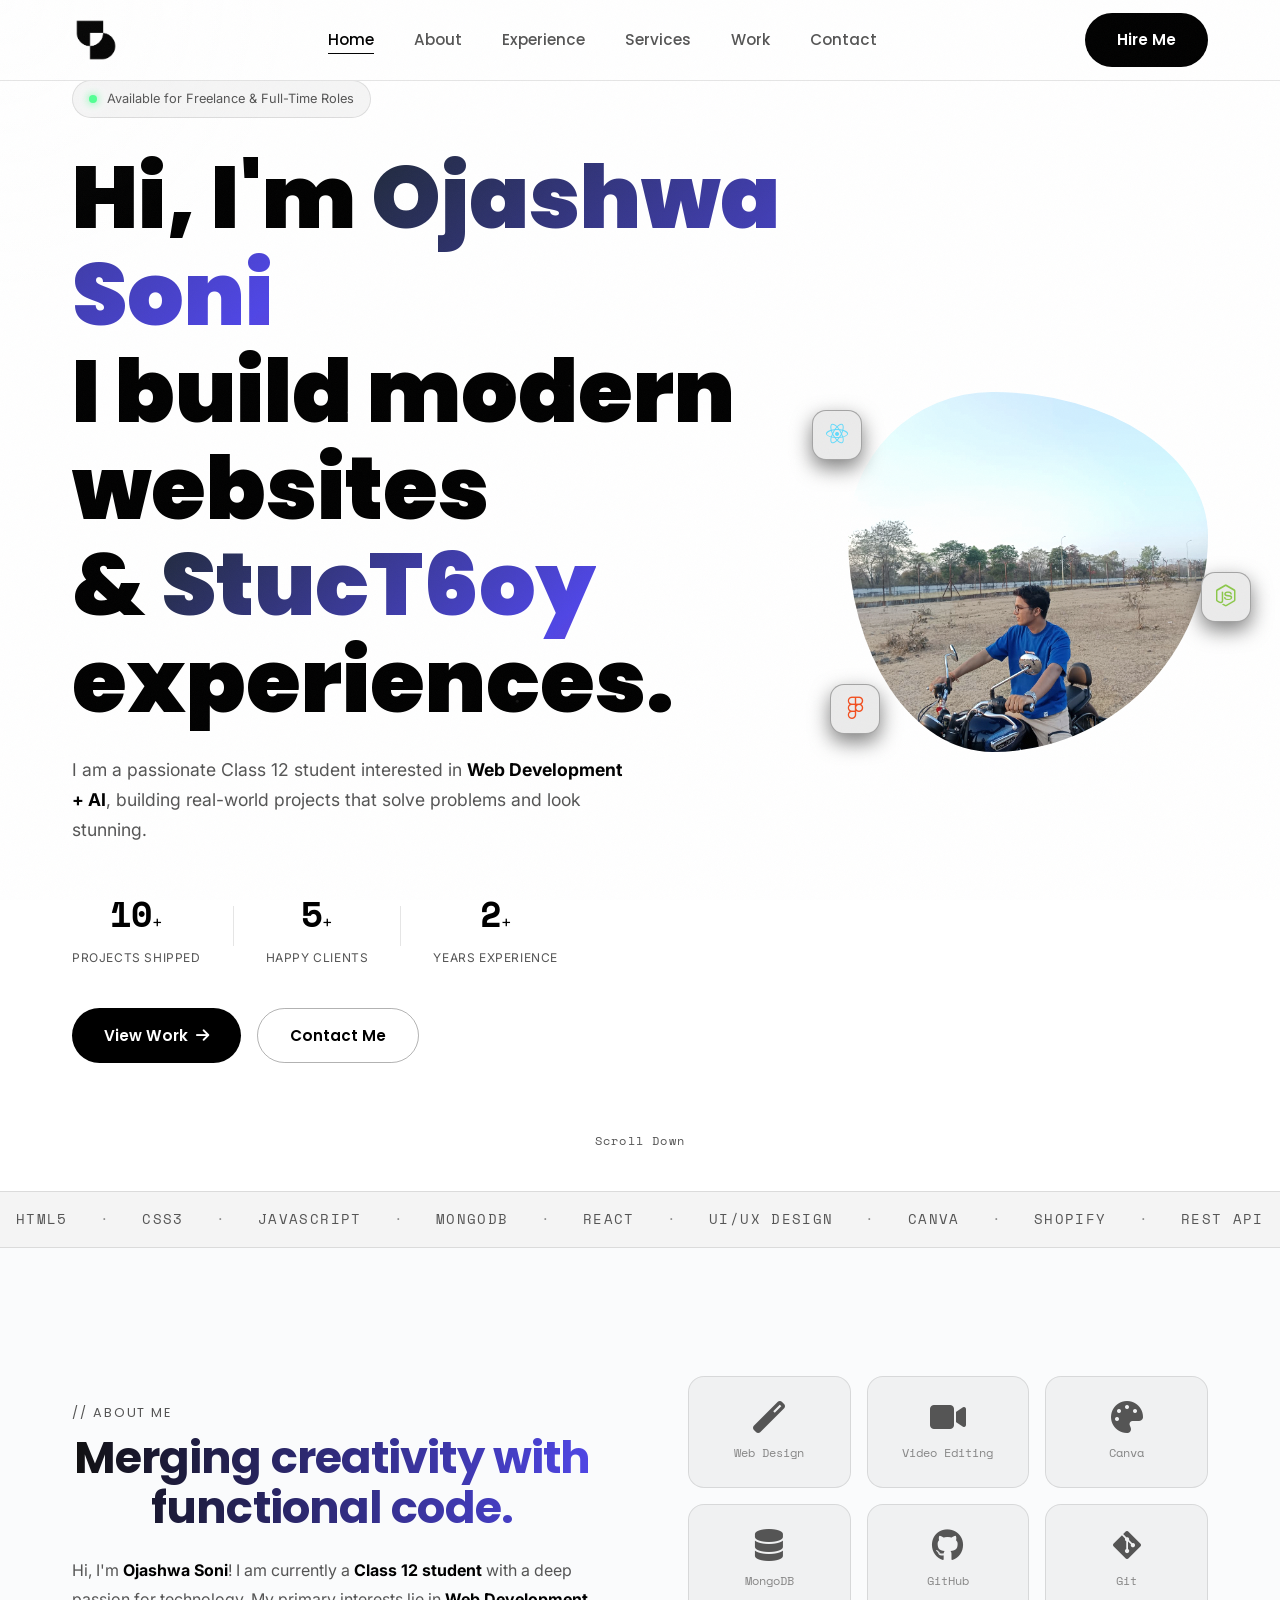
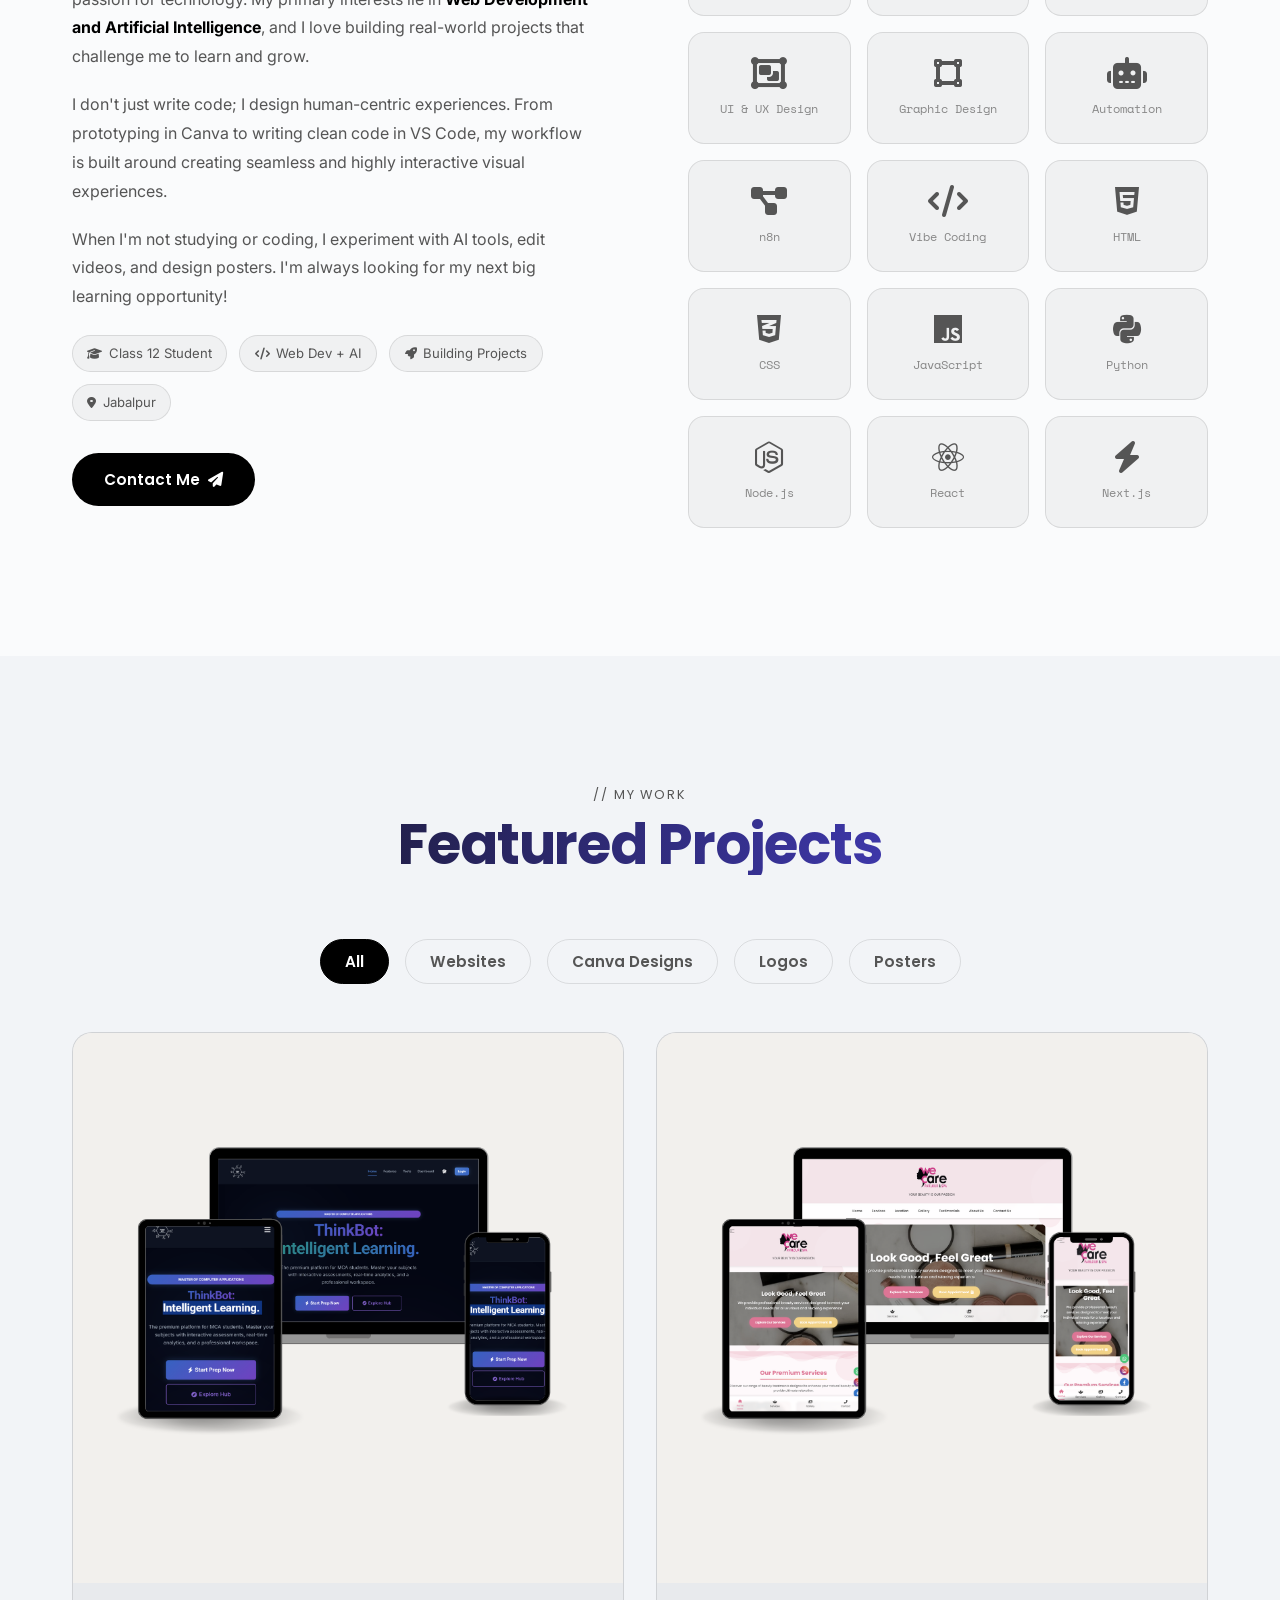
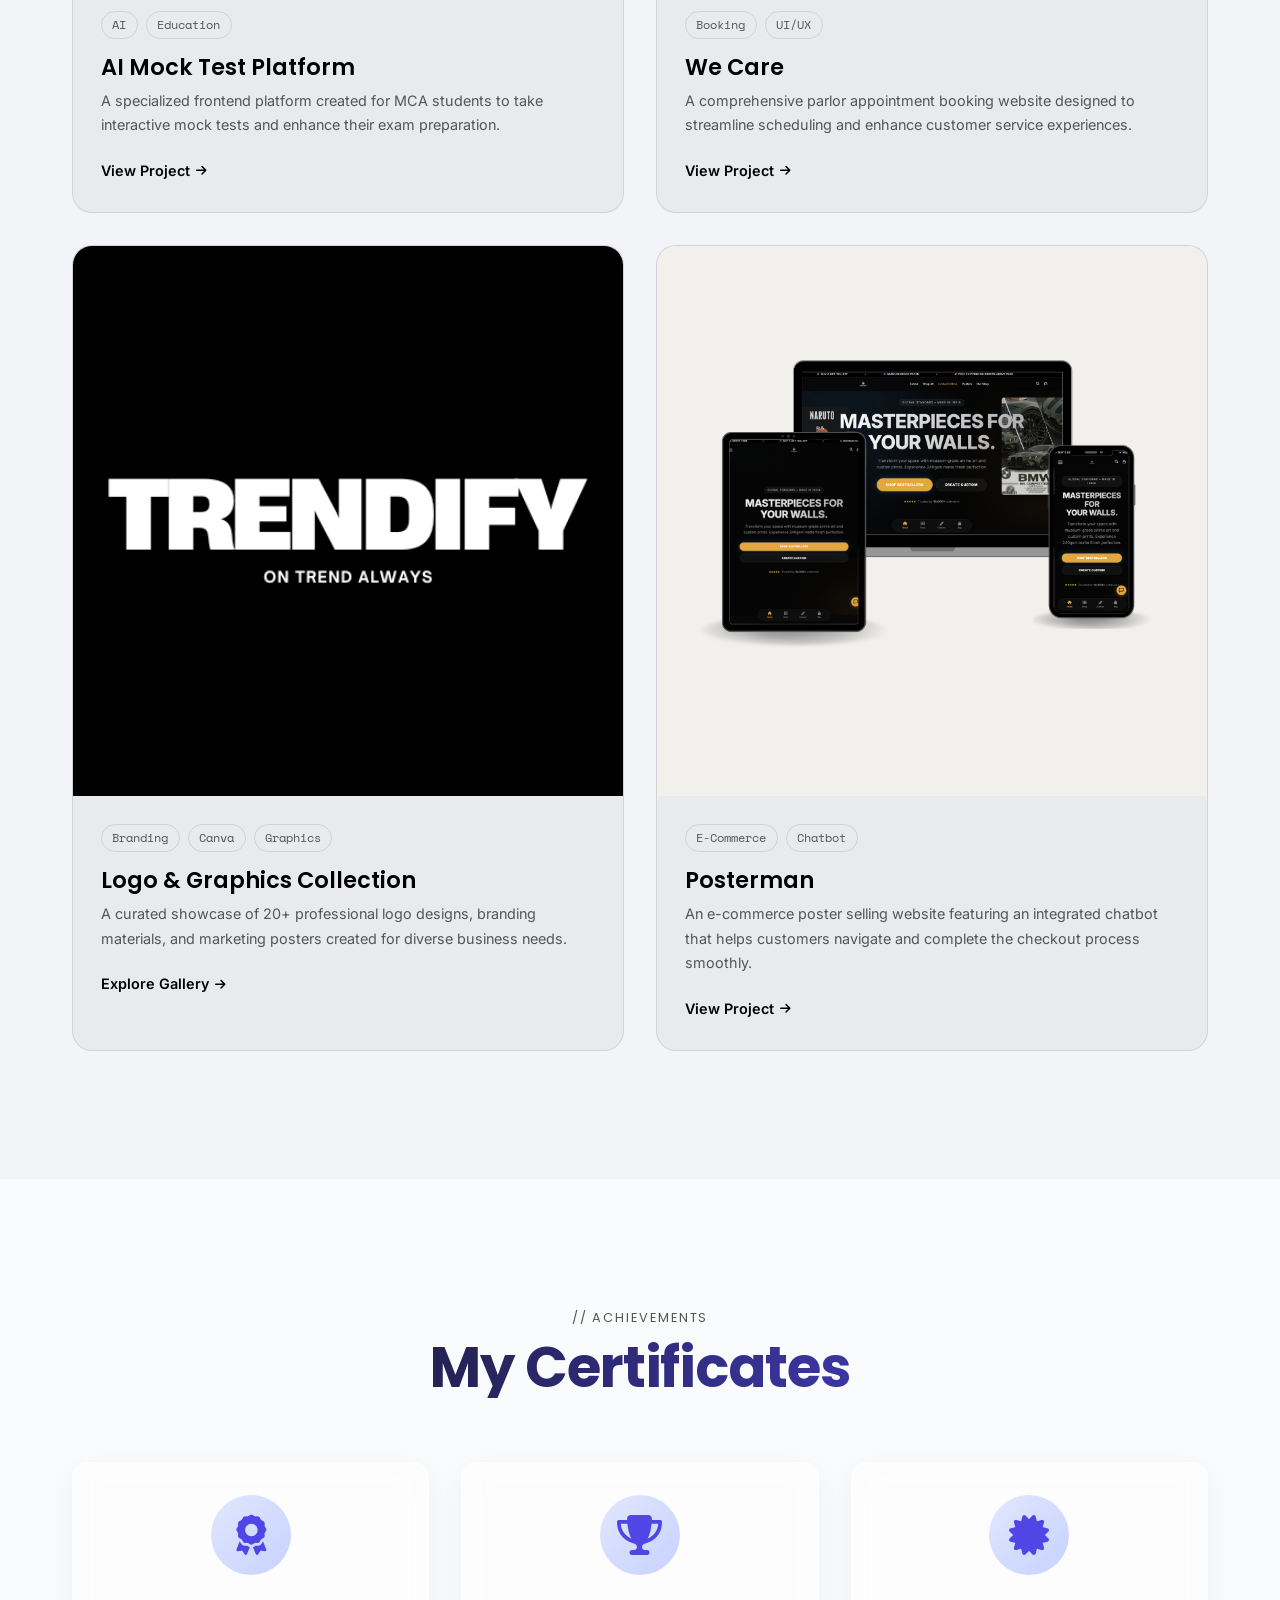
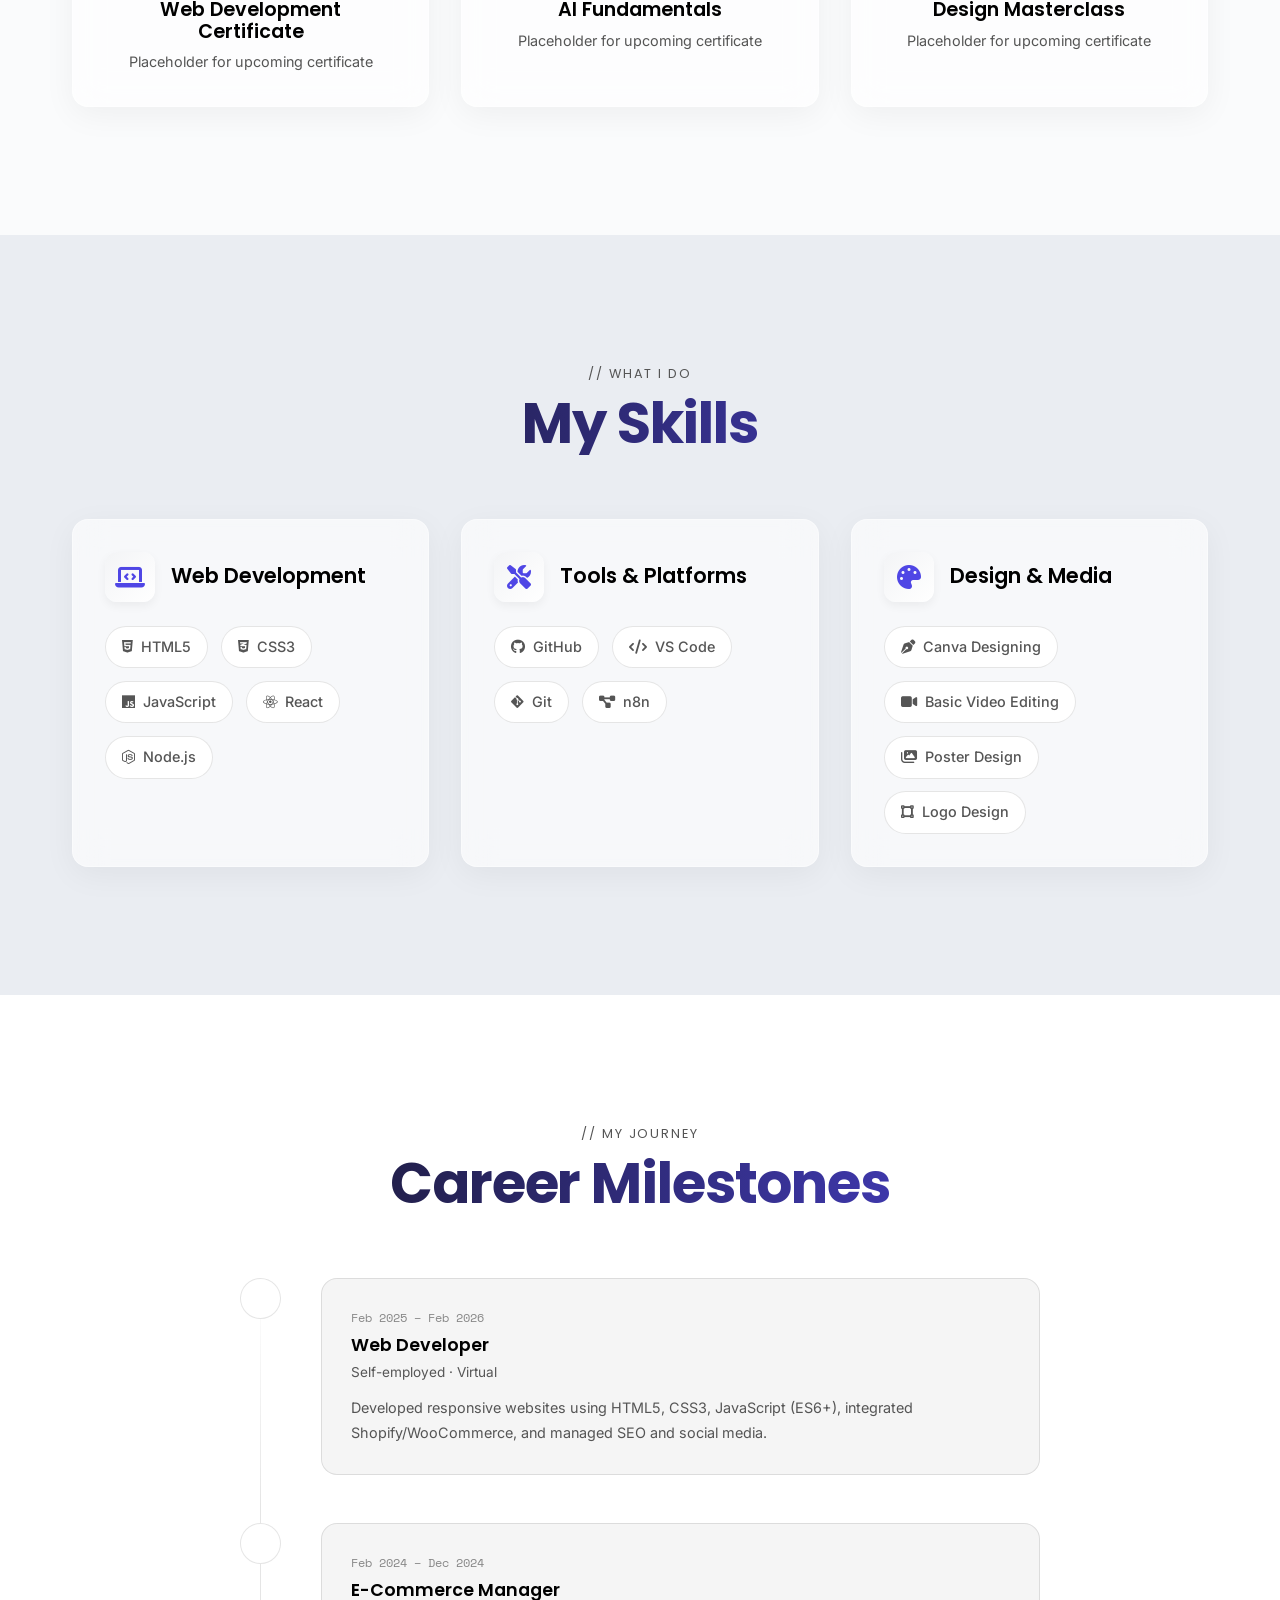
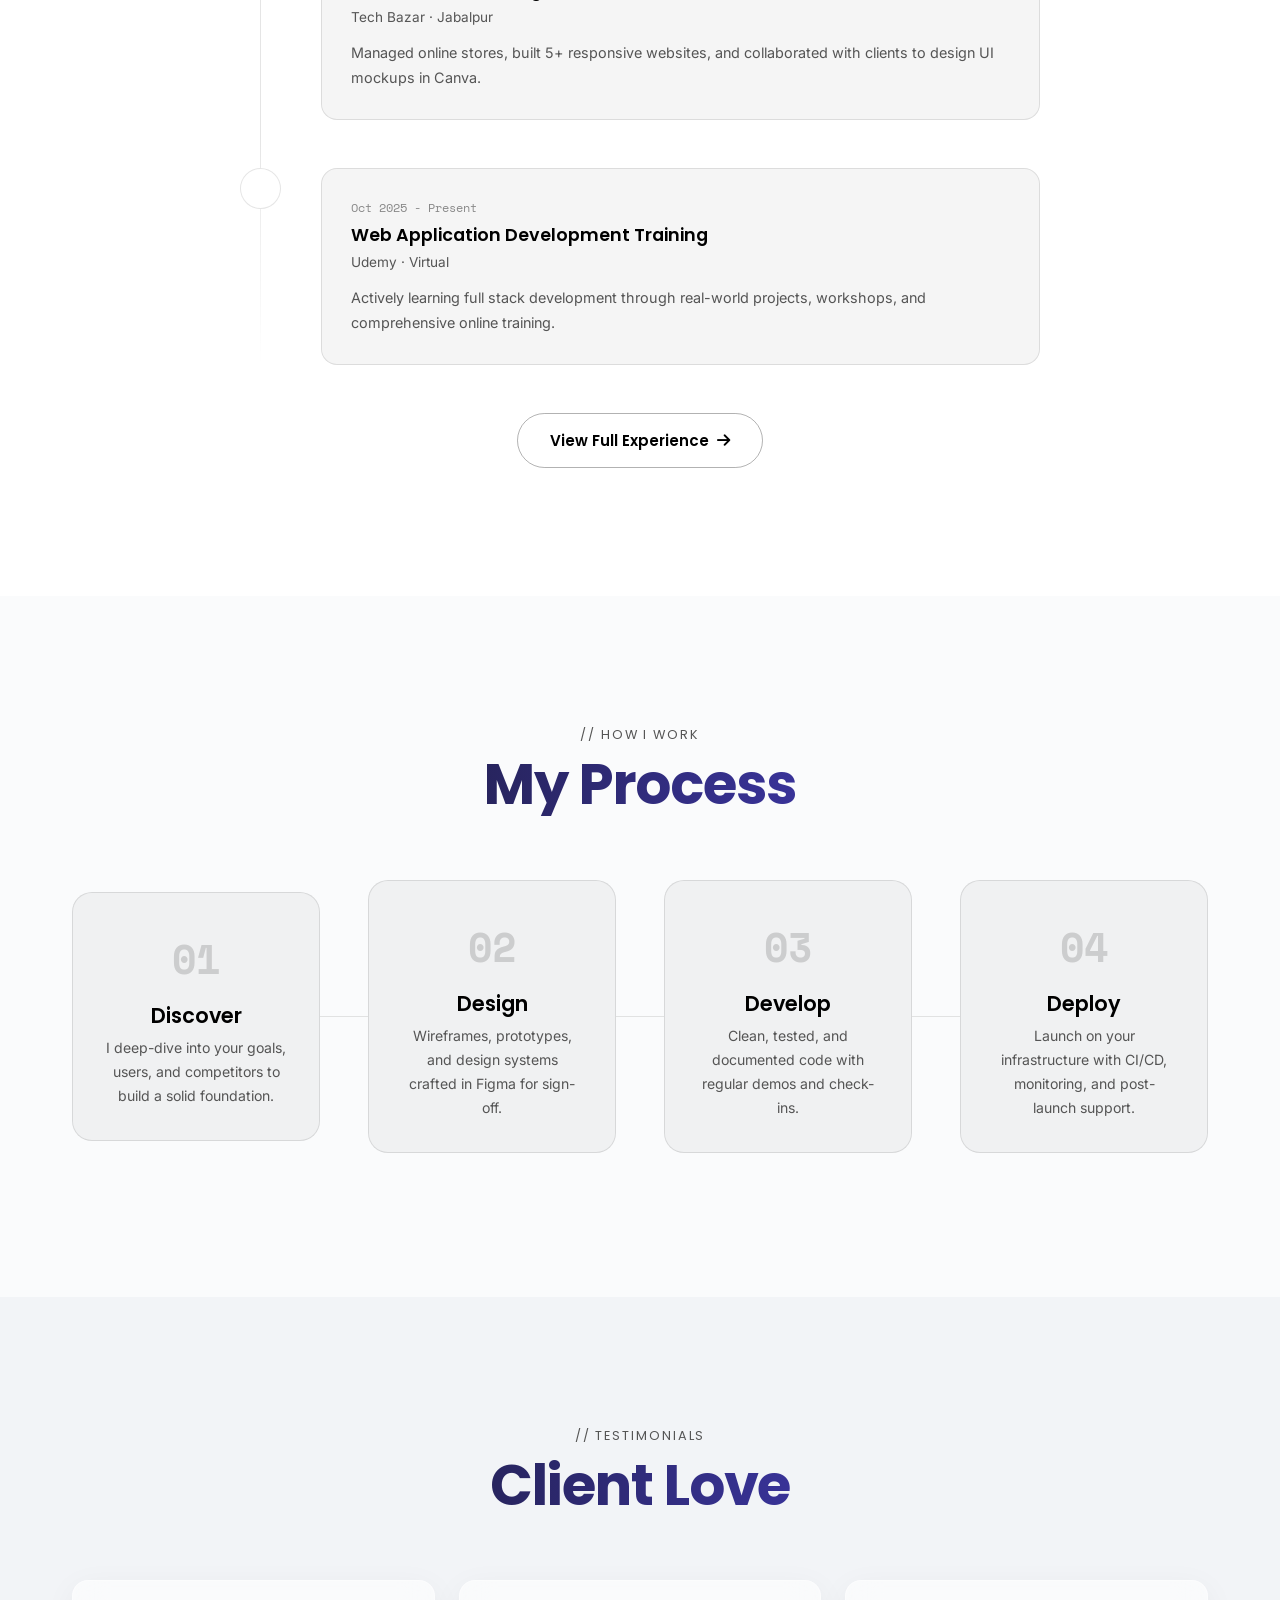
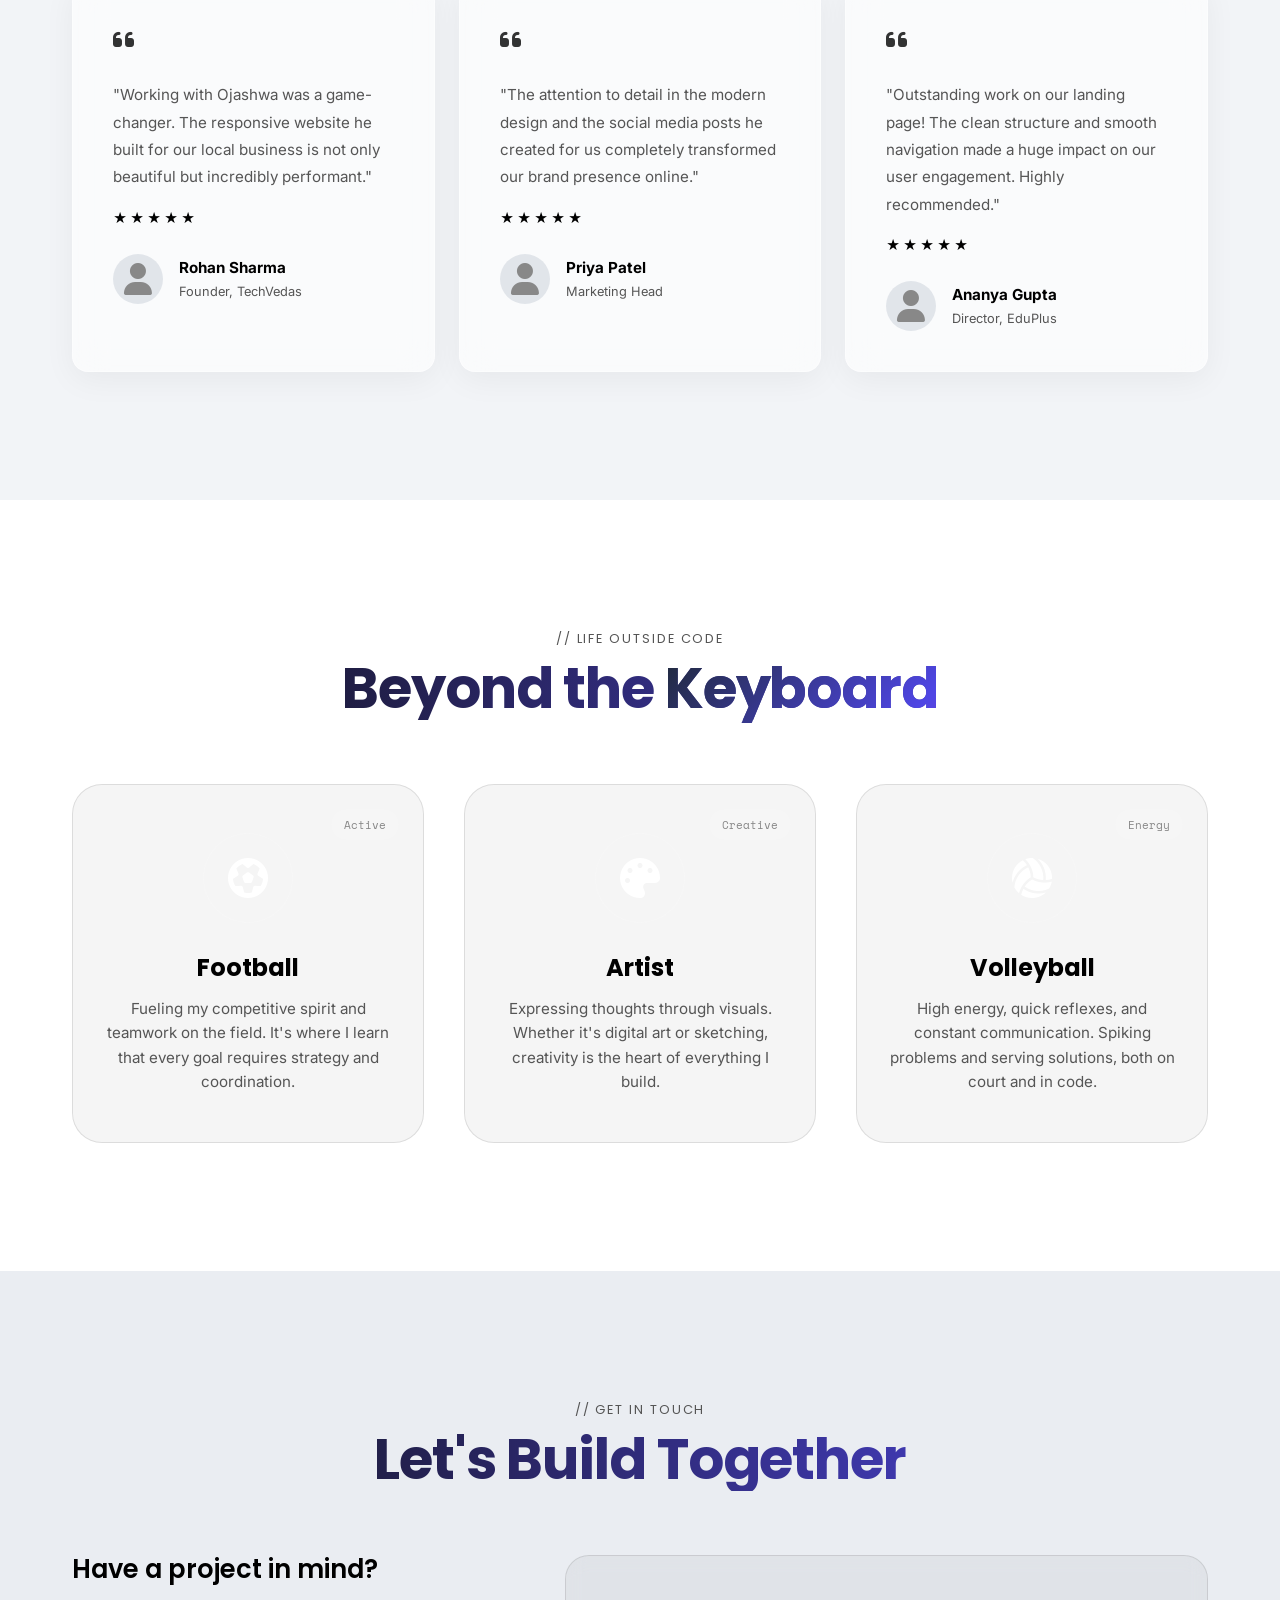
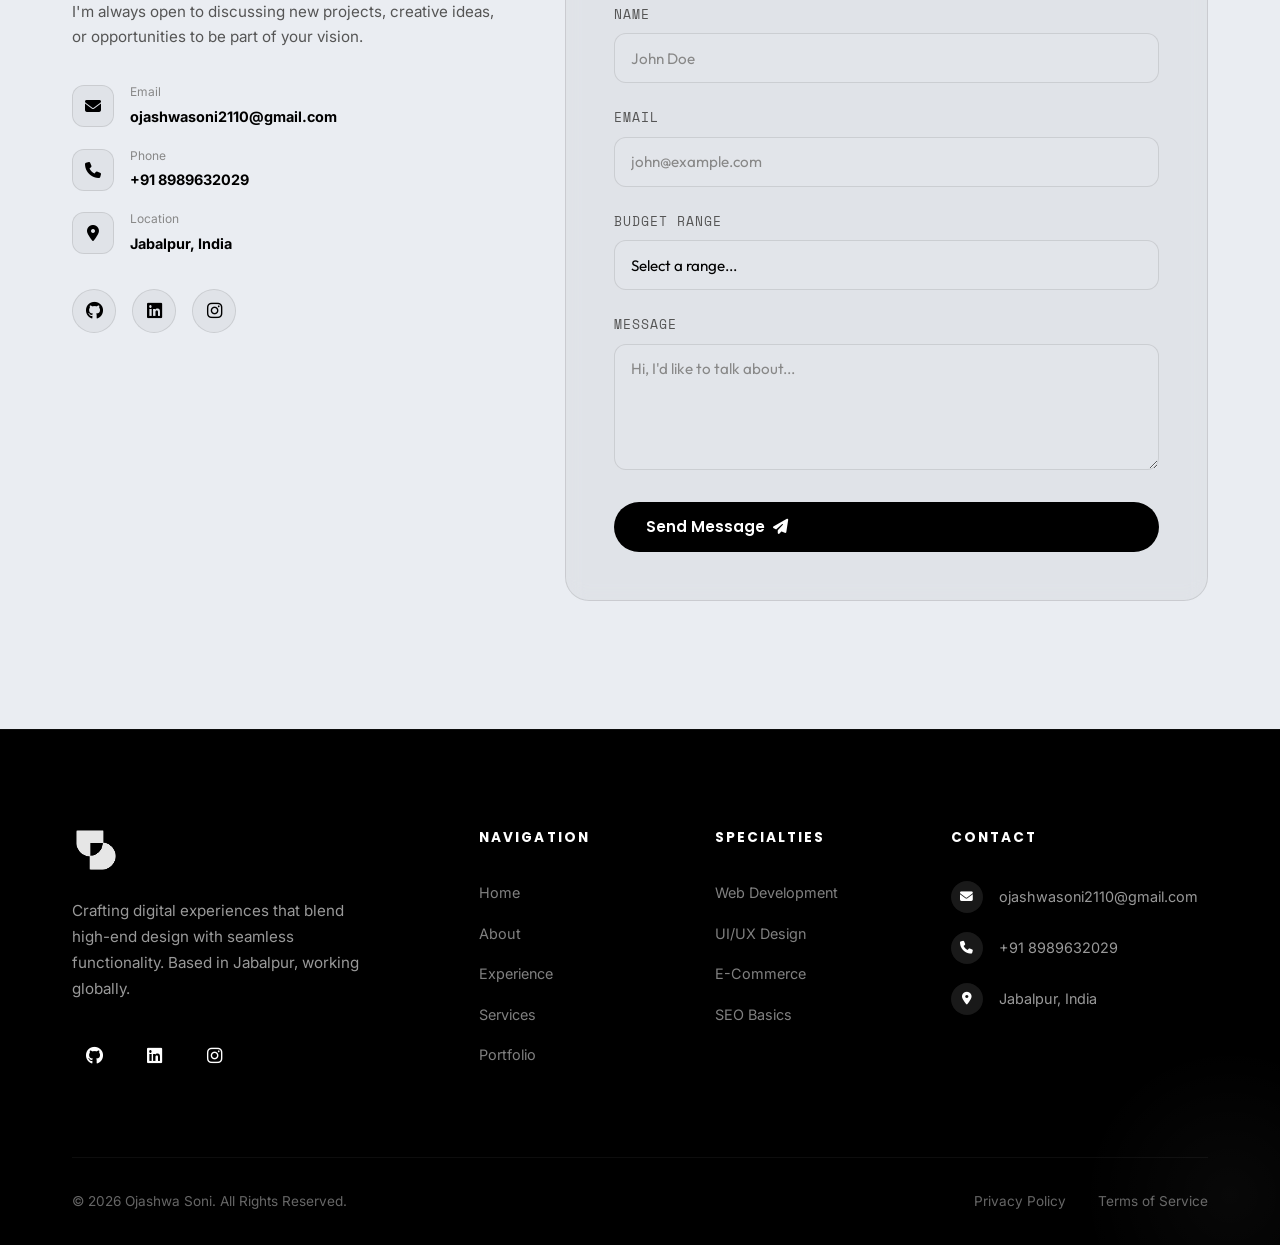
==== commit ee3c4df6: "Merged individual logo works into a unified collection showcase" ====
--- a/index.html
+++ b/index.html
@@ -229,14 +229,13 @@
                     <button class="filter-btn" data-filter="canva">Canva Designs</button>
                     <button class="filter-btn" data-filter="logos">Logos</button>
                     <button class="filter-btn" data-filter="posters">Posters</button>
-                    <button class="filter-btn" data-filter="edits">Edits</button>
                 </div>
 
                 <div class="projects-grid" id="portfolioGrid">
-                    <!-- Project 1: Website -->
+                    <!-- Project 1: AI Mock Test Platform -->
                     <div class="project-card filter-item websites" data-reveal>
                         <div class="project-img">
-                            <img src="assets/project1.png" alt="MCA Mock Test Project">
+                            <img src="assets/1.png" alt="AI Mock Test Platform">
                             <div class="project-overlay">
                                 <a href="project1.html" class="overlay-btn">View Demo <i
                                         class="fas fa-external-link-alt"></i></a>
@@ -244,21 +243,20 @@
                         </div>
                         <div class="project-info">
                             <div class="project-tags">
-                                <span class="tag">Next.js</span>
-                                <span class="tag">React</span>
+                                <span class="tag">AI</span>
+                                <span class="tag">Education</span>
                             </div>
                             <h3>AI Mock Test Platform</h3>
-                            <p>An interactive, highly responsive platform driven by modern frontend tools to simulate
-                                rigorous testing environments.</p>
+                            <p>A specialized frontend platform created for MCA students to take interactive mock tests and enhance their exam preparation.</p>
                             <a href="project1.html" class="project-link">View Project <i
                                     class="fas fa-arrow-right"></i></a>
                         </div>
                     </div>
 
-                    <!-- Project 2: Website -->
+                    <!-- Project 2: We Care -->
                     <div class="project-card filter-item websites" data-reveal>
                         <div class="project-img">
-                            <img src="assets/project3.png" alt="We Care Services">
+                            <img src="assets/2.png" alt="We Care parlor appoinment booking">
                             <div class="project-overlay">
                                 <a href="project3.html" class="overlay-btn">View Demo <i
                                         class="fas fa-external-link-alt"></i></a>
@@ -266,105 +264,59 @@
                         </div>
                         <div class="project-info">
                             <div class="project-tags">
-                                <span class="tag">HTML/CSS</span>
                                 <span class="tag">Booking</span>
-                            </div>
-                            <h3>We Care Services</h3>
-                            <p>Premium booking platform for salon services with immersive UI/UX experiences and
-                                fast-loading web pages.</p>
+                                <span class="tag">UI/UX</span>
+                            </div>
+                            <h3>We Care</h3>
+                            <p>A comprehensive parlor appointment booking website designed to streamline scheduling and enhance customer service experiences.</p>
                             <a href="project3.html" class="project-link">View Project <i
                                     class="fas fa-arrow-right"></i></a>
                         </div>
                     </div>
 
-                    <!-- Project 3: Canva Design -->
-                    <div class="project-card filter-item canva" data-reveal>
+
+
+                    <!-- Project 4: Logo & Graphics Collection -->
+                    <div class="project-card filter-item logos posters canva" data-reveal>
                         <div class="project-img">
-                            <div class="placeholder-img"
-                                style="background: linear-gradient(135deg, #FF6B6B, #FF8E53); height: 230px; display:flex; align-items:center; justify-content:center; color:white; font-size:3rem;">
-                                <i class="fas fa-paint-brush"></i></div>
+                            <img src="assets/Logo Works/trendify.png" alt="Logo & Graphics Portfolio">
                             <div class="project-overlay">
-                                <a href="#" class="overlay-btn">View Image <i class="fas fa-image"></i></a>
-                            </div>
-                        </div>
-                        <div class="project-info">
-                            <div class="project-tags">
-                                <span class="tag">Canva</span>
-                                <span class="tag">Design</span>
-                            </div>
-                            <h3>Creative Social Media Kit</h3>
-                            <p>A set of high-converting social media templates explicitly designed for digital marketing
-                                clients.</p>
-                            <a href="#" class="project-link">View Design <i class="fas fa-arrow-right"></i></a>
-                        </div>
-                    </div>
-
-                    <!-- Project 4: Logo -->
-                    <div class="project-card filter-item logos" data-reveal>
-                        <div class="project-img">
-                            <div class="placeholder-img"
-                                style="background: linear-gradient(135deg, #4E65FF, #92EFFD); height: 230px; display:flex; align-items:center; justify-content:center; color:white; font-size:3rem;">
-                                <i class="fas fa-vector-square"></i></div>
-                            <div class="project-overlay">
-                                <a href="#" class="overlay-btn">View Logo <i class="fas fa-image"></i></a>
+                                <a href="logos.html" class="overlay-btn">View Collection <i class="fas fa-th"></i></a>
                             </div>
                         </div>
                         <div class="project-info">
                             <div class="project-tags">
                                 <span class="tag">Branding</span>
-                                <span class="tag">Vector</span>
-                            </div>
-                            <h3>Tech Startup Branding</h3>
-                            <p>A minimalist logo created for an up-and-coming tech startup, ensuring clarity across
-                                various media.</p>
-                            <a href="#" class="project-link">View Design <i class="fas fa-arrow-right"></i></a>
-                        </div>
-                    </div>
-
-                    <!-- Project 5: Poster -->
-                    <div class="project-card filter-item posters" data-reveal>
+                                <span class="tag">Canva</span>
+                                <span class="tag">Graphics</span>
+                            </div>
+                            <h3>Logo & Graphics Collection</h3>
+                            <p>A curated showcase of 20+ professional logo designs, branding materials, and marketing posters created for diverse business needs.</p>
+                            <a href="logos.html" class="project-link">Explore Gallery <i class="fas fa-arrow-right"></i></a>
+                        </div>
+                    </div>
+
+                    <!-- Project 5: Posterman -->
+                    <div class="project-card filter-item websites posters" data-reveal>
                         <div class="project-img">
-                            <div class="placeholder-img"
-                                style="background: linear-gradient(135deg, #8A2387, #E94057); height: 230px; display:flex; align-items:center; justify-content:center; color:white; font-size:3rem;">
-                                <i class="fas fa-image"></i></div>
+                            <img src="assets/3.png" alt="Posterman E-com Store">
                             <div class="project-overlay">
-                                <a href="project2.html" class="overlay-btn">View Poster <i class="fas fa-image"></i></a>
+                                <a href="project2.html" class="overlay-btn">View Store <i class="fas fa-shopping-cart"></i></a>
                             </div>
                         </div>
                         <div class="project-info">
                             <div class="project-tags">
-                                <span class="tag">Typography</span>
-                                <span class="tag">Visuals</span>
-                            </div>
-                            <h3>Poster Man Collection</h3>
-                            <p>Striking, bold typography-driven posters focused on creating visual impact for offline
-                                and online events.</p>
-                            <a href="project2.html" class="project-link">View Design <i
+                                <span class="tag">E-Commerce</span>
+                                <span class="tag">Chatbot</span>
+                            </div>
+                            <h3>Posterman</h3>
+                            <p>An e-commerce poster selling website featuring an integrated chatbot that helps customers navigate and complete the checkout process smoothly.</p>
+                            <a href="project2.html" class="project-link">View Project <i
                                     class="fas fa-arrow-right"></i></a>
                         </div>
                     </div>
 
-                    <!-- Project 6: Edits -->
-                    <div class="project-card filter-item edits" data-reveal>
-                        <div class="project-img">
-                            <div class="placeholder-img"
-                                style="background: linear-gradient(135deg, #11998e, #38ef7d); height: 230px; display:flex; align-items:center; justify-content:center; color:white; font-size:3rem;">
-                                <i class="fas fa-video"></i></div>
-                            <div class="project-overlay">
-                                <a href="#" class="overlay-btn">Watch Video <i class="fas fa-play"></i></a>
-                            </div>
-                        </div>
-                        <div class="project-info">
-                            <div class="project-tags">
-                                <span class="tag">Video Editing</span>
-                                <span class="tag">Premiere</span>
-                            </div>
-                            <h3>Cinematic Tech Reel</h3>
-                            <p>Fast-paced, engaging short-form video content edited for Instagram Reels and YouTube
-                                Shorts.</p>
-                            <a href="#" class="project-link">Watch Video <i class="fas fa-arrow-right"></i></a>
-                        </div>
-                    </div>
+
                 </div>
             </div>
         </section>
--- a/style.css
+++ b/style.css
@@ -1064,15 +1064,14 @@
 
 .project-img {
     width: 100%;
-    height: 240px;
     overflow: hidden;
     position: relative;
 }
 
 .project-img img {
     width: 100%;
-    height: 100%;
-    object-fit: cover;
+    height: auto;
+    object-fit: contain;
     transition: transform 0.6s var(--ease), filter 0.4s;
     filter: grayscale(30%);
 }
@@ -2307,4 +2306,78 @@
 /* Hide filtered items */
 .filter-item.hidden {
     display: none !important;
+}
+
+/* =============================================
+   LOGO GALLERY & MASONRY (Unified Section)
+   ============================================= */
+.logo-showcase-section {
+    padding: 8rem 0;
+    overflow: hidden;
+}
+
+.masonry-grid {
+    display: grid;
+    grid-template-columns: repeat(auto-fill, minmax(320px, 1fr));
+    grid-auto-rows: 20px;
+    gap: 24px;
+    margin-top: 3rem;
+}
+
+.masonry-item {
+    background: var(--bg-card);
+    border: 1px solid var(--border);
+    border-radius: 24px;
+    overflow: hidden;
+    transition: all 0.5s var(--ease);
+    position: relative;
+    grid-row-end: span 25;
+    box-shadow: 0 4px 20px rgba(0, 0, 0, 0.05);
+}
+
+.masonry-item:nth-child(even) { grid-row-end: span 35; }
+.masonry-item:nth-child(3n) { grid-row-end: span 45; }
+.masonry-item:nth-child(4n) { grid-row-end: span 30; }
+
+.masonry-item:hover {
+    transform: translateY(-10px) scale(1.02);
+    border-color: #000;
+    box-shadow: 0 30px 60px rgba(0, 0, 0, 0.15);
+    z-index: 5;
+}
+
+.masonry-item img, 
+.masonry-item video {
+    width: 100%;
+    height: 100%;
+    object-fit: cover;
+    transition: transform 0.8s var(--ease);
+}
+
+.masonry-item:hover img,
+.masonry-item:hover video {
+    transform: scale(1.1);
+}
+
+.gallery-btn-container {
+    text-align: center;
+    margin-top: 4rem;
+}
+
+/* Responsive Masonry */
+@media (max-width: 1024px) {
+    .masonry-grid {
+        grid-template-columns: repeat(auto-fill, minmax(280px, 1fr));
+    }
+}
+
+@media (max-width: 600px) {
+    .masonry-grid {
+        grid-template-columns: 1fr;
+        grid-auto-rows: auto;
+    }
+    .masonry-item {
+        grid-row-end: auto !important;
+        height: auto;
+    }
 }
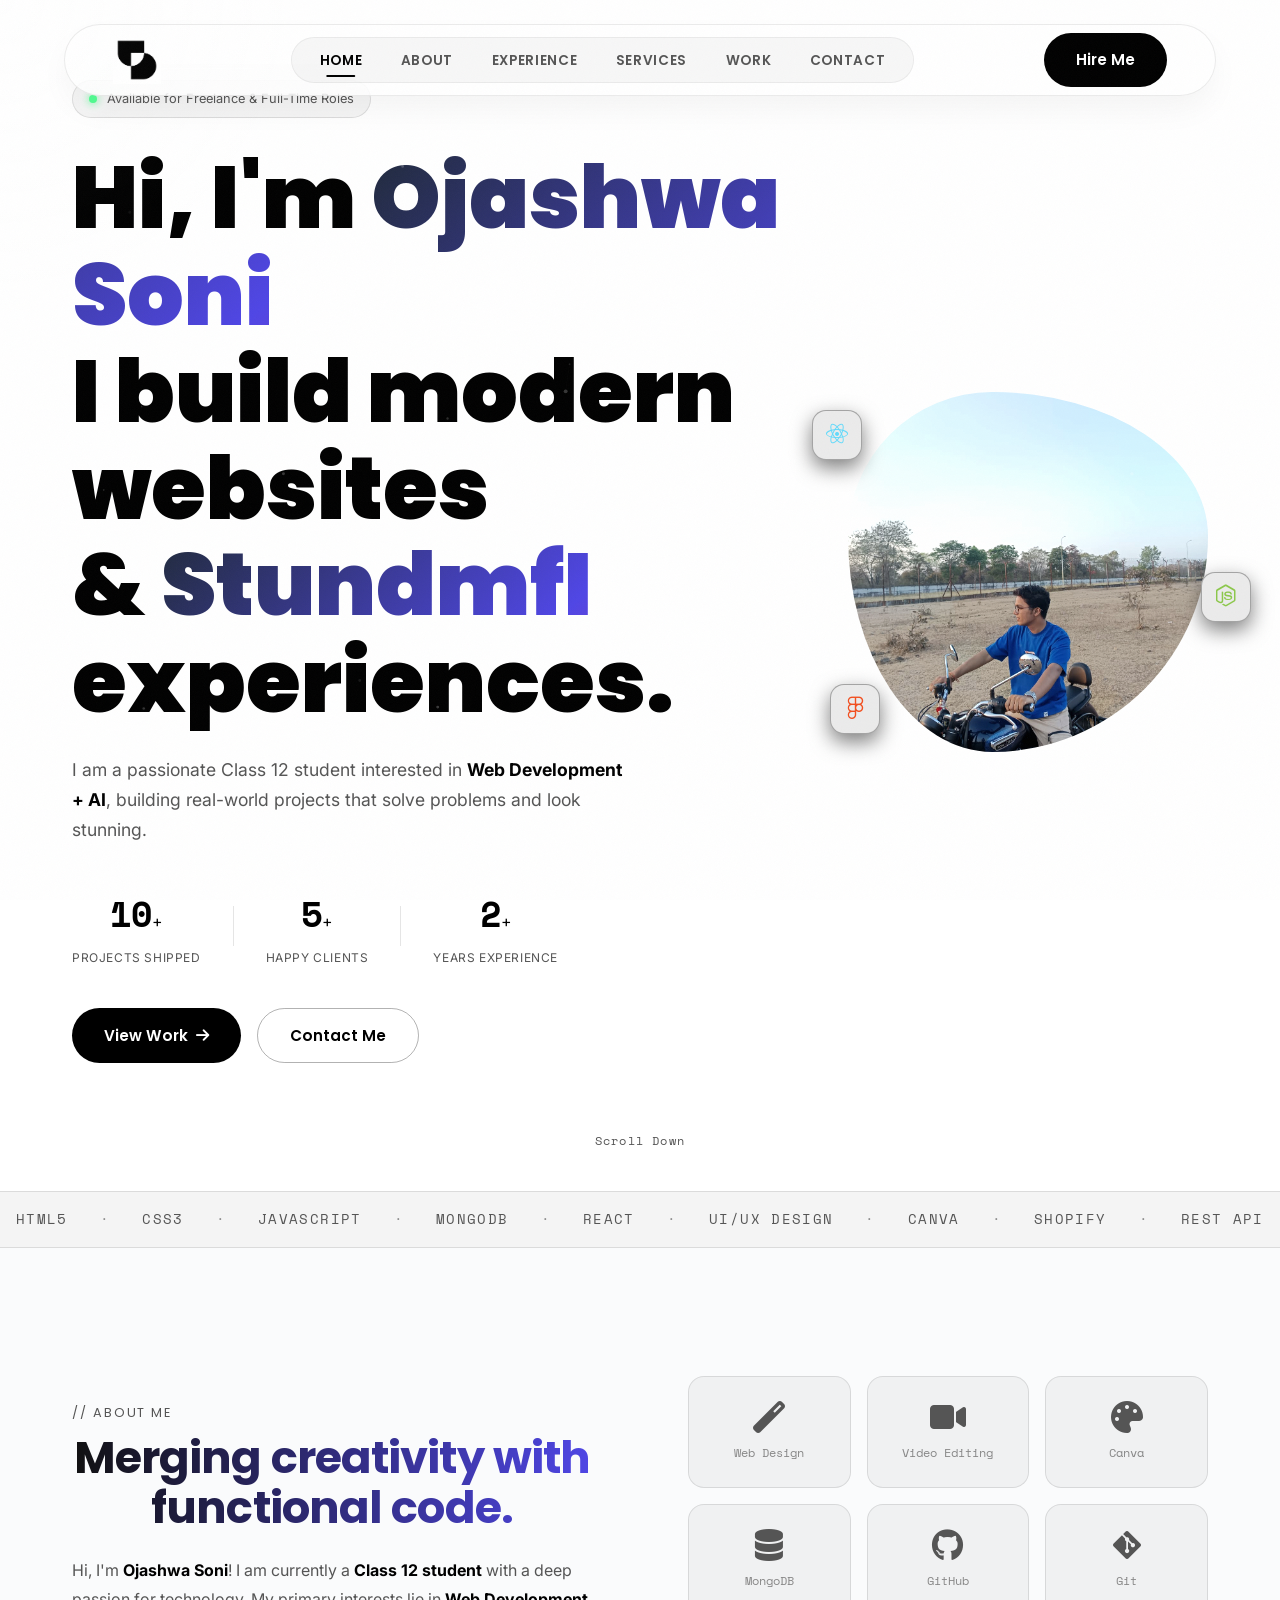
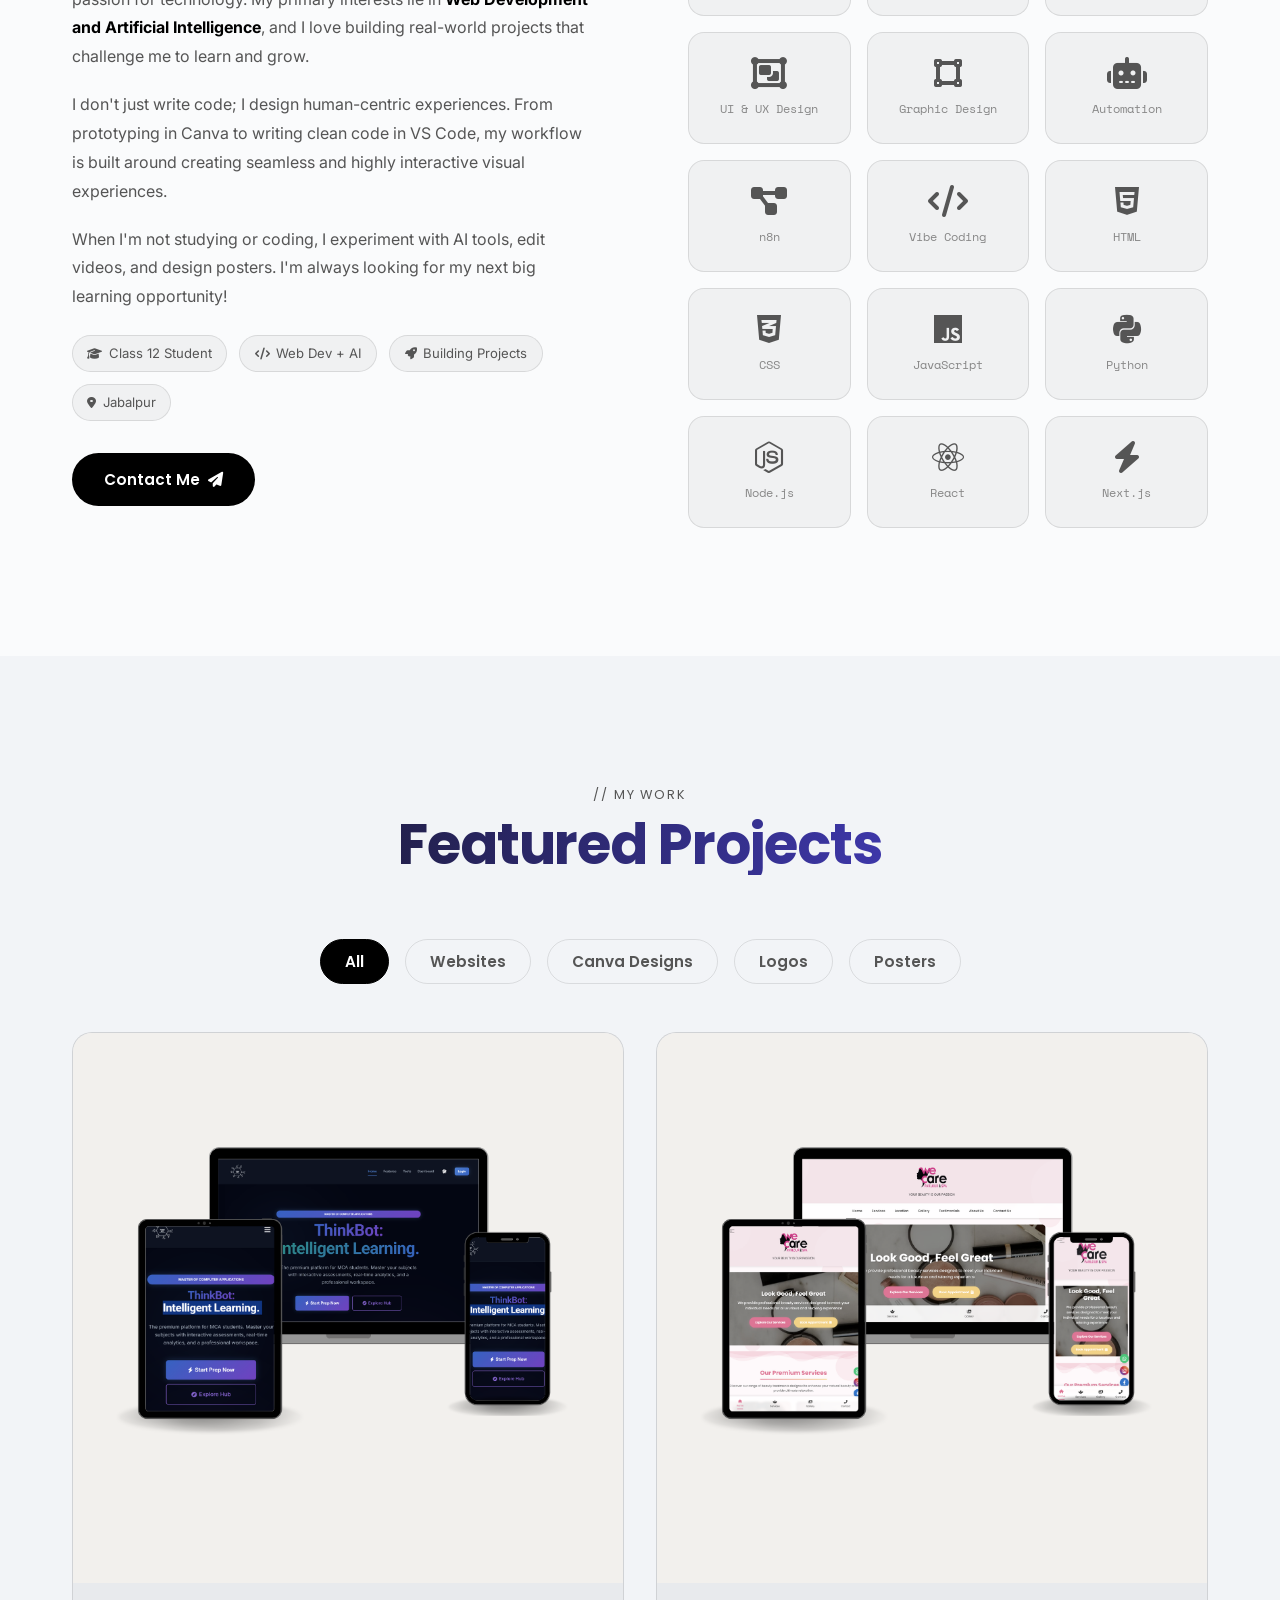
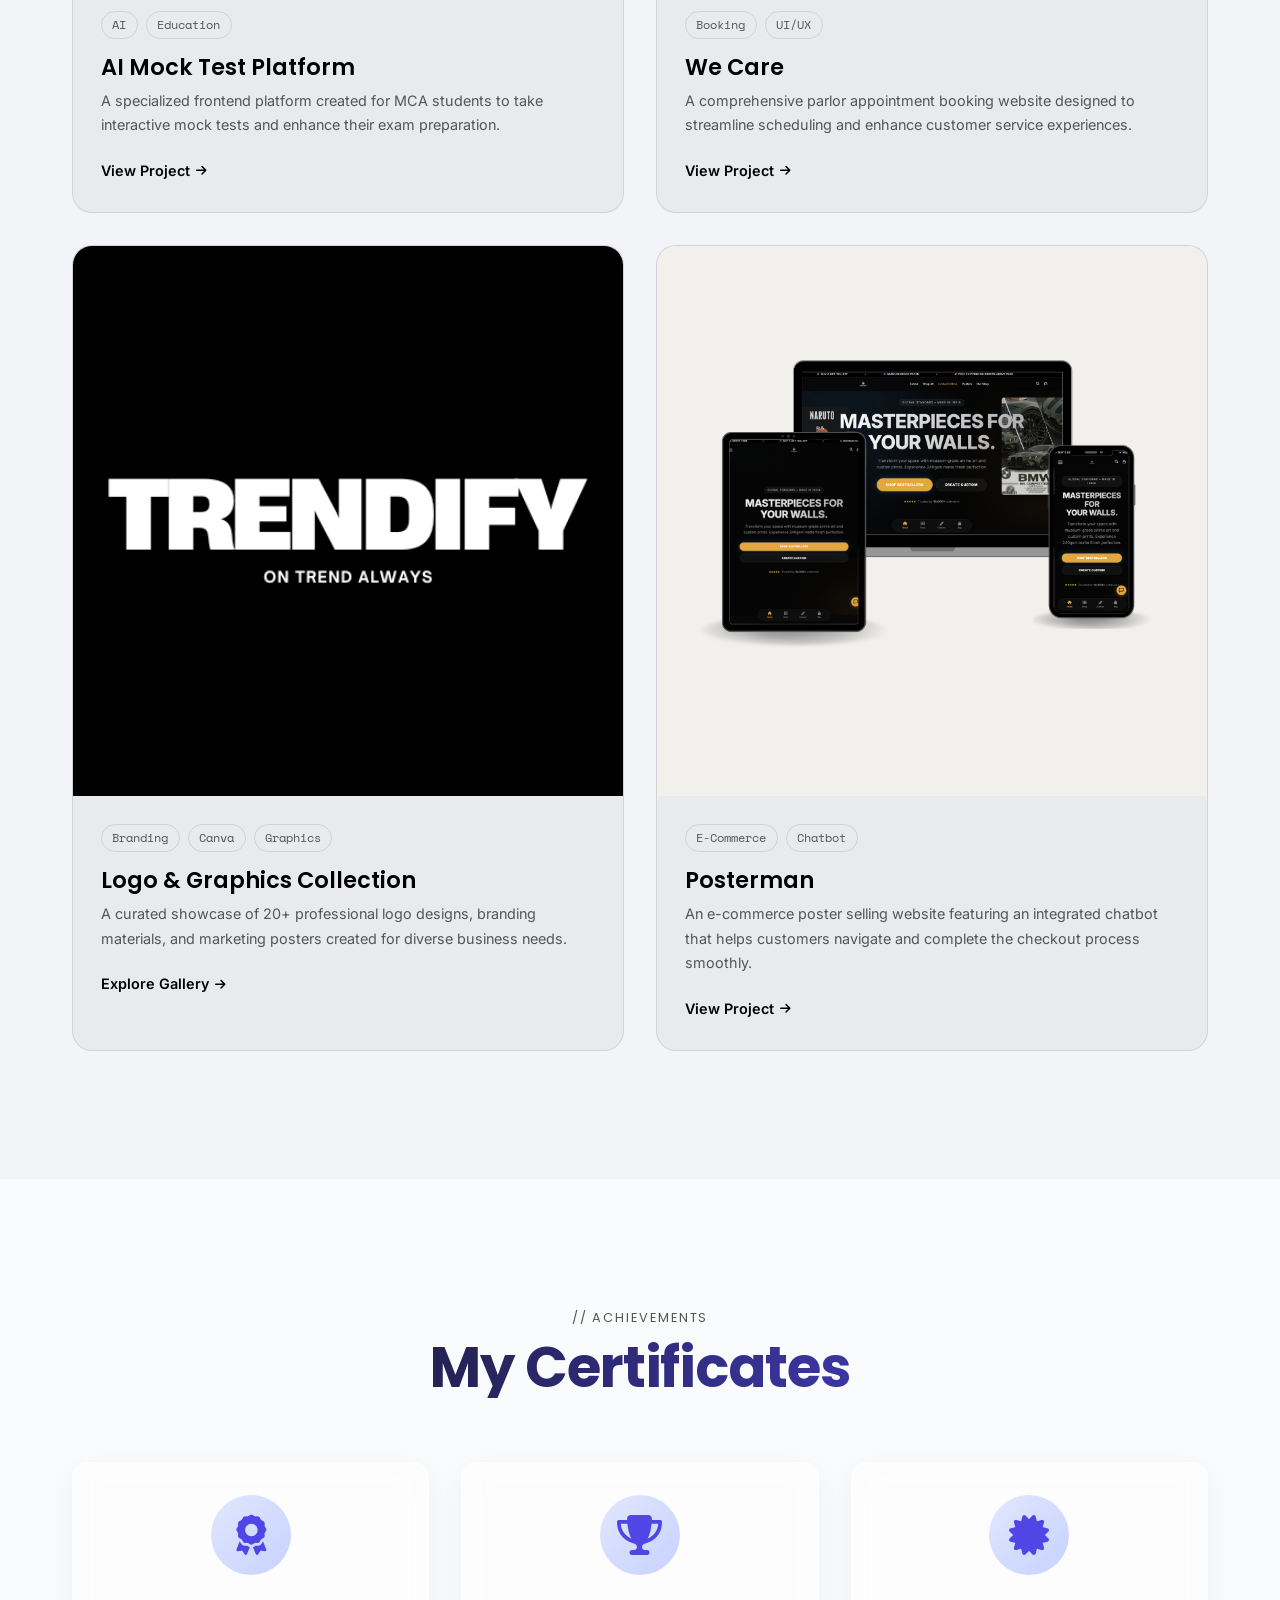
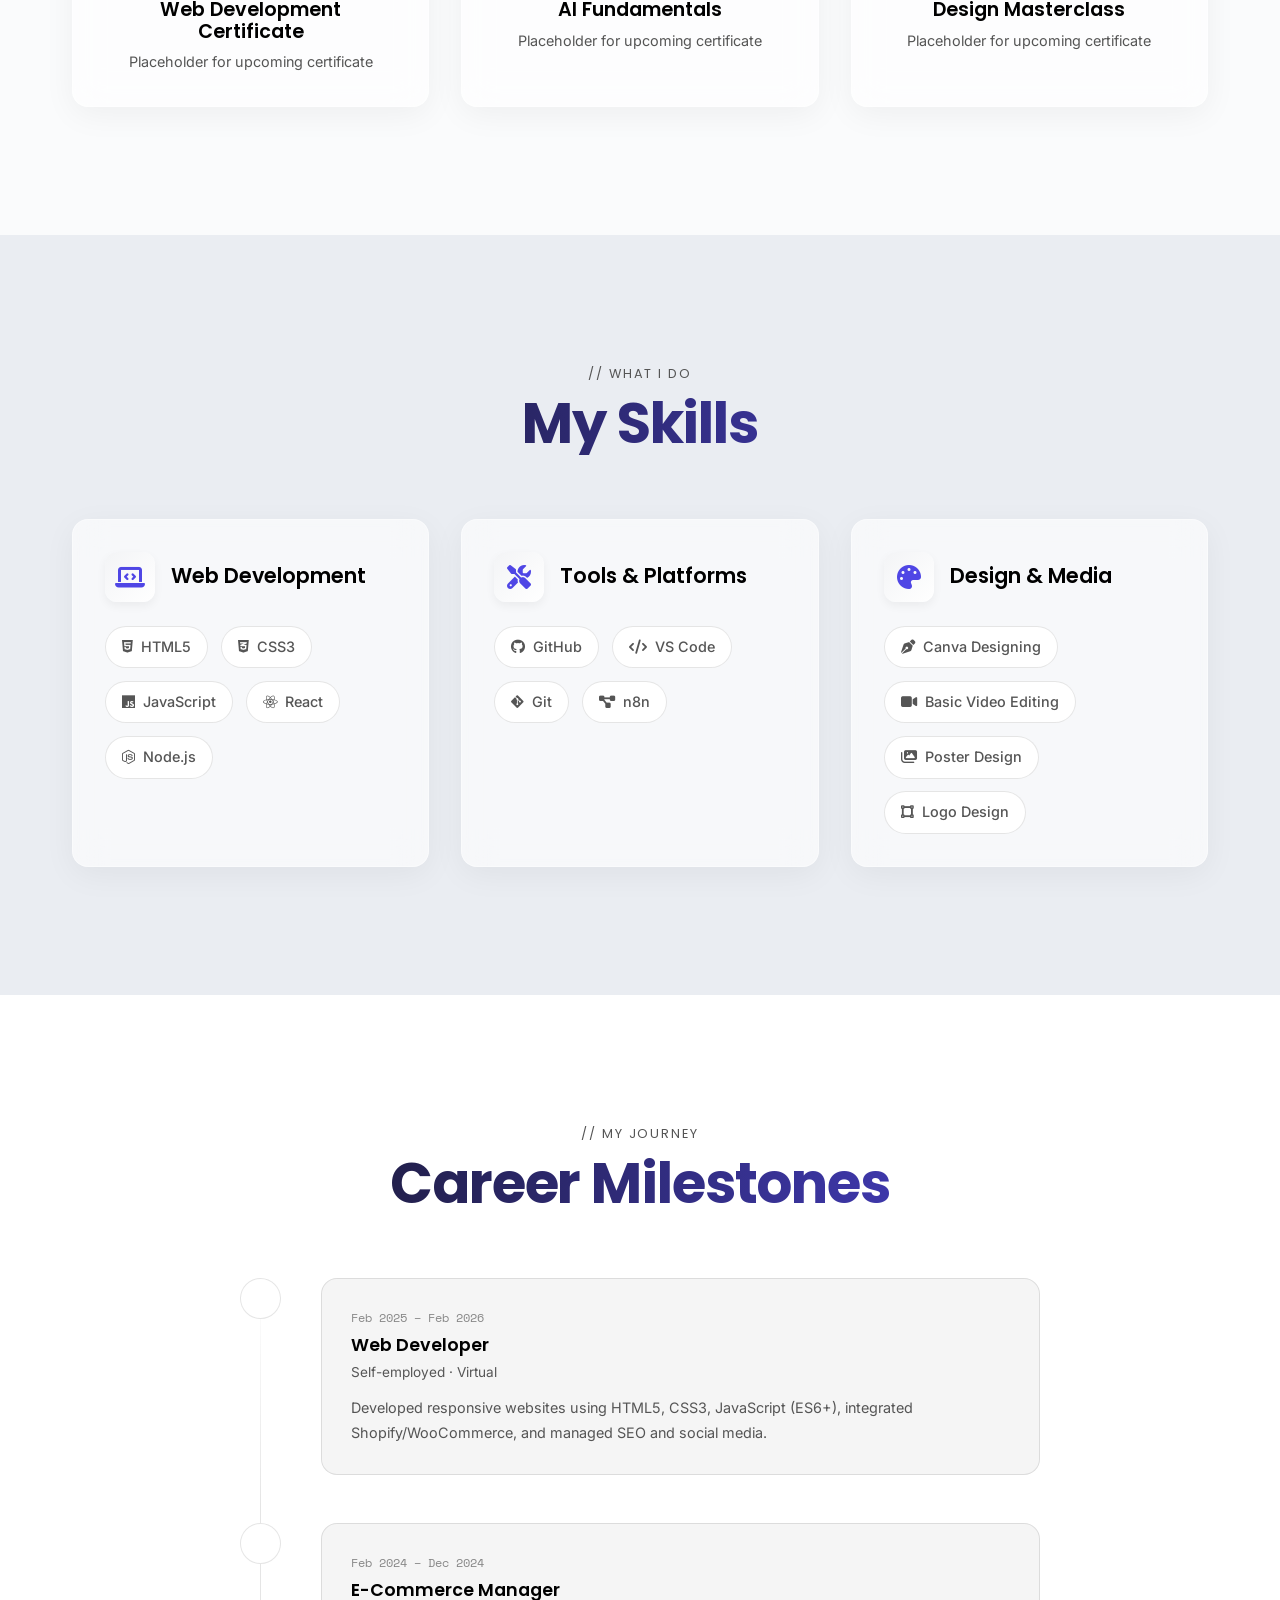
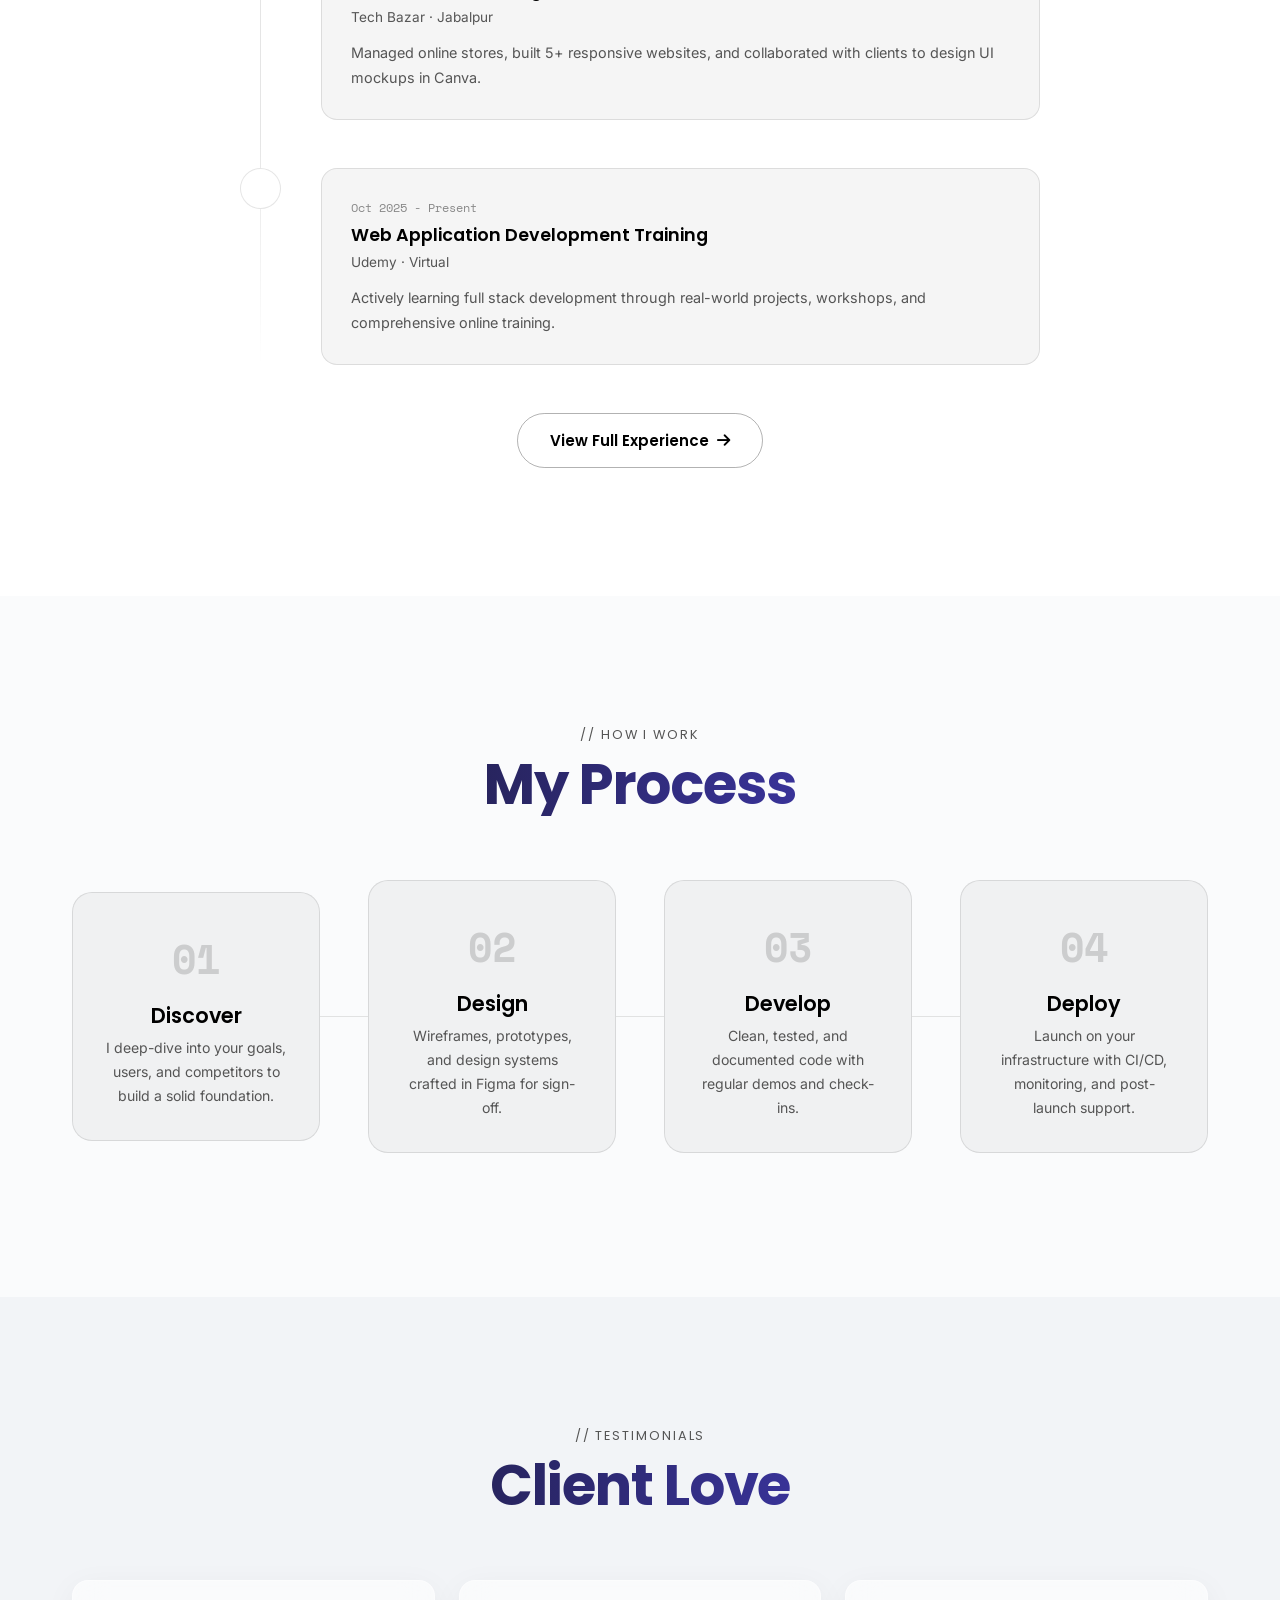
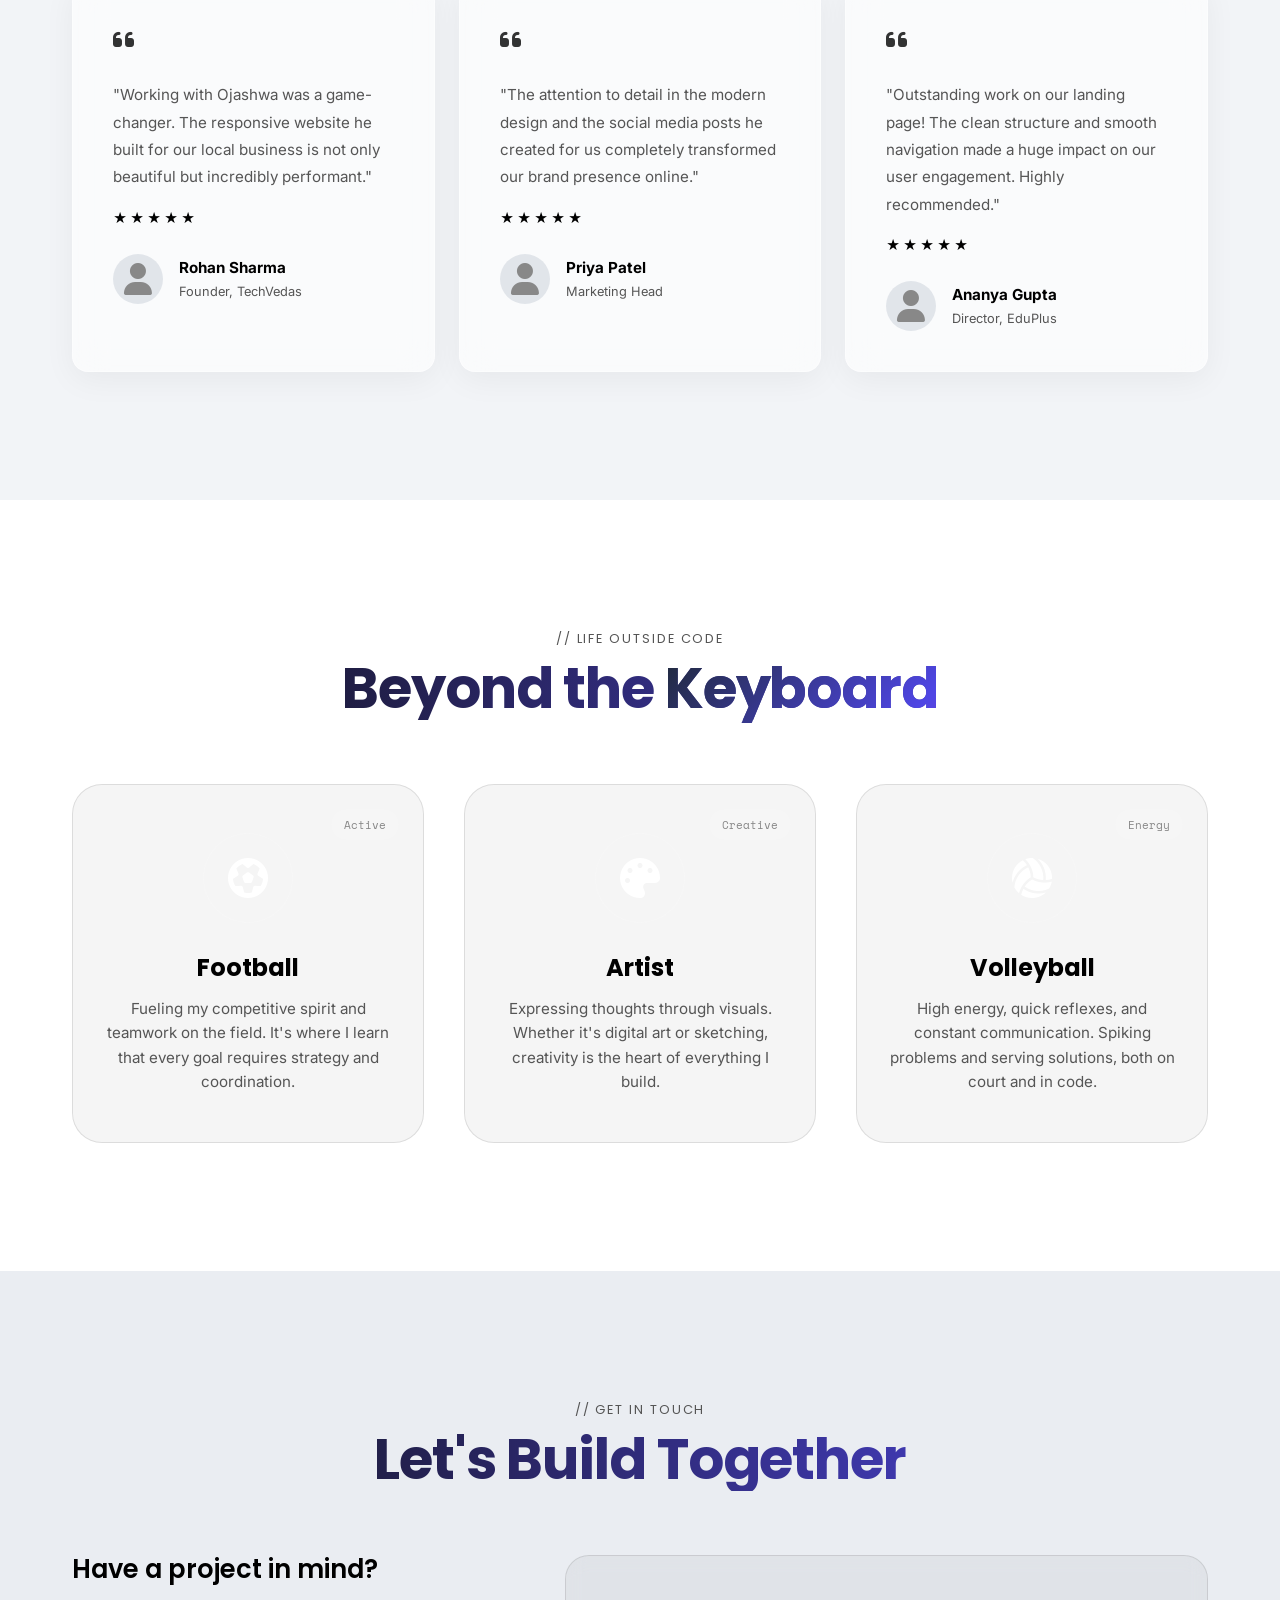
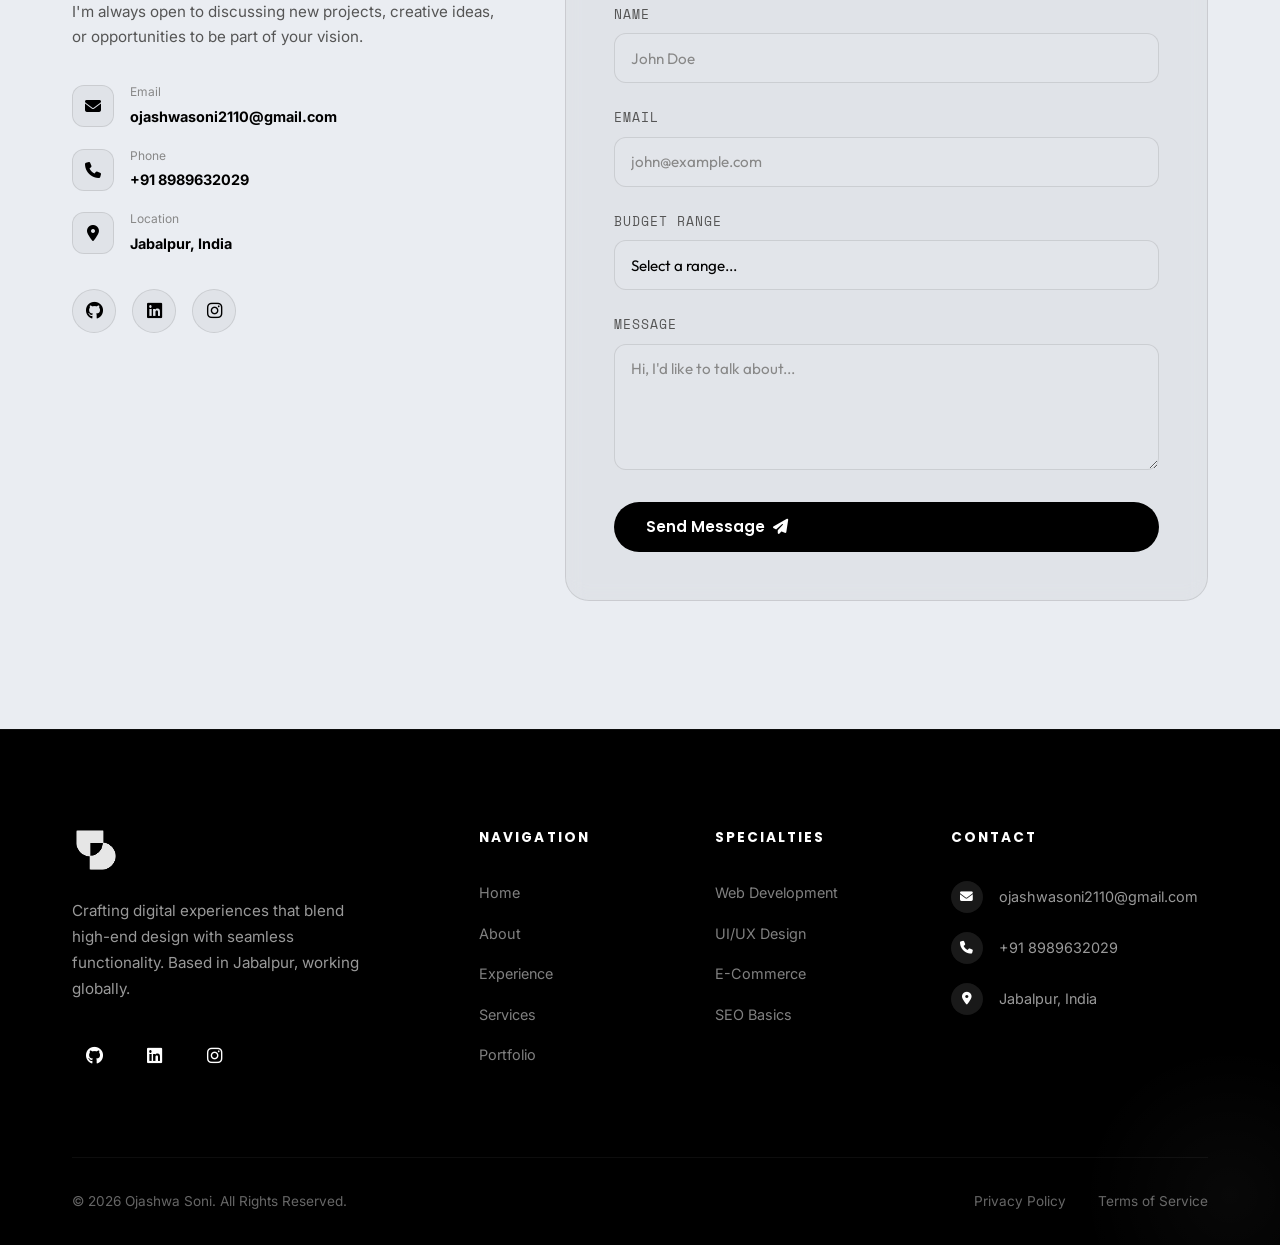
==== commit f823c43f: "Update project links and enhance header design" ====
--- a/index.html
+++ b/index.html
@@ -237,7 +237,7 @@
                         <div class="project-img">
                             <img src="assets/1.png" alt="AI Mock Test Platform">
                             <div class="project-overlay">
-                                <a href="project1.html" class="overlay-btn">View Demo <i
+                                <a href="https://thinkbot-12.netlify.app/" target="_blank" class="overlay-btn">View Demo <i
                                         class="fas fa-external-link-alt"></i></a>
                             </div>
                         </div>
@@ -258,7 +258,7 @@
                         <div class="project-img">
                             <img src="assets/2.png" alt="We Care parlor appoinment booking">
                             <div class="project-overlay">
-                                <a href="project3.html" class="overlay-btn">View Demo <i
+                                <a href="https://we-care-2012.netlify.app/" target="_blank" class="overlay-btn">View Demo <i
                                         class="fas fa-external-link-alt"></i></a>
                             </div>
                         </div>
@@ -301,7 +301,7 @@
                         <div class="project-img">
                             <img src="assets/3.png" alt="Posterman E-com Store">
                             <div class="project-overlay">
-                                <a href="project2.html" class="overlay-btn">View Store <i class="fas fa-shopping-cart"></i></a>
+                                <a href="https://posterman-official.netlify.app/" target="_blank" class="overlay-btn">View Store <i class="fas fa-shopping-cart"></i></a>
                             </div>
                         </div>
                         <div class="project-info">
--- a/style.css
+++ b/style.css
@@ -332,59 +332,82 @@
 }
 
 /* =============================================
-   HEADER & NAV
+   HEADER & NAV — FLOATING CAPSULE DESIGN
    ============================================= */
 header {
     position: fixed;
-    top: 0;
-    left: 0;
-    width: 100%;
+    top: 1.5rem;
+    left: 50%;
+    transform: translateX(-50%);
+    width: 90%;
+    max-width: 1200px;
     z-index: 1000;
-    background: rgba(255, 255, 255, 0.85);
-    backdrop-filter: blur(20px) saturate(180%);
-    border-bottom: 1px solid var(--border);
-    transition: background var(--t) var(--ease), box-shadow var(--t) var(--ease);
+    background: rgba(255, 255, 255, 0.7);
+    backdrop-filter: blur(25px) saturate(180%);
+    -webkit-backdrop-filter: blur(25px) saturate(180%);
+    border: 1px solid rgba(0, 0, 0, 0.08);
+    border-radius: 100px;
+    box-shadow: 0 15px 35px -5px rgba(0, 0, 0, 0.05);
+    transition: all 0.5s cubic-bezier(0.19, 1, 0.22, 1);
+    padding: 0 1rem;
 }
 
 header.scrolled {
-    background: rgba(255, 255, 255, 0.97);
-    box-shadow: 0 1px 40px rgba(0, 0, 0, 0.1);
+    top: 1rem;
+    width: 70%;
+    background: rgba(255, 255, 255, 0.95);
+    box-shadow: 0 25px 50px -12px rgba(0, 0, 0, 0.15);
+    border-color: rgba(0, 0, 0, 0.15);
 }
 
 nav {
     display: flex;
     align-items: center;
     justify-content: space-between;
-    height: var(--nav-h);
+    height: 70px; /* Reduced from 80px */
 }
 
 .logo {
-    font-size: 1.4rem;
-    font-weight: 800;
+    display: flex;
+    align-items: center;
+    transition: transform var(--t-fast);
+}
+
+.logo:hover {
+    transform: scale(1.05);
 }
 
 .nav-links {
     display: flex;
-    gap: 2.5rem;
+    gap: 2rem;
+    background: rgba(0, 0, 0, 0.03);
+    padding: 0.5rem 1.5rem;
+    border-radius: 50px;
+    border: 1px solid rgba(0, 0, 0, 0.05);
 }
 
 .nav-link {
-    font-size: 0.95rem;
-    font-weight: 500;
+    font-size: 0.85rem;
+    font-weight: 600;
     color: var(--text-dim);
     position: relative;
+    padding: 0.4rem 0.2rem;
     transition: color var(--t-fast);
+    text-transform: uppercase;
+    letter-spacing: 0.05em;
 }
 
 .nav-link::after {
     content: '';
     position: absolute;
-    bottom: -4px;
-    left: 0;
+    bottom: 0;
+    left: 50%;
     width: 0;
-    height: 1px;
+    height: 2px;
     background: #000;
-    transition: width var(--t) var(--ease);
+    border-radius: 10px;
+    transform: translateX(-50%);
+    transition: width 0.3s var(--ease);
 }
 
 .nav-link:hover,
@@ -394,19 +417,70 @@
 
 .nav-link:hover::after,
 .nav-link.active::after {
-    width: 100%;
+    width: 60%;
 }
 
 .nav-btns {
     display: flex;
     align-items: center;
-    gap: 1rem;
+    gap: 0.8rem;
 }
 
 .mobile-toggle {
     display: none;
-    font-size: 1.4rem;
-    color: var(--text);
+    font-size: 1.2rem;
+    width: 40px;
+    height: 40px;
+    border-radius: 50%;
+    background: rgba(0, 0, 0, 0.05);
+    align-items: center;
+    justify-content: center;
+}
+
+/* Mobile adjustments */
+@media (max-width: 991px) {
+    header {
+        width: 94%;
+        top: 1rem;
+    }
+    
+    header.scrolled {
+        width: 94%;
+    }
+
+    .nav-links {
+        position: fixed;
+        top: 100px;
+        left: 50%;
+        transform: translateX(-50%) translateY(20px);
+        width: 90%;
+        flex-direction: column;
+        background: rgba(255, 255, 255, 0.98);
+        backdrop-filter: blur(20px);
+        padding: 3rem 2rem;
+        border-radius: 30px;
+        gap: 1.5rem;
+        text-align: center;
+        box-shadow: 0 40px 100px rgba(0,0,0,0.2);
+        opacity: 0;
+        pointer-events: none;
+        transition: all 0.4s var(--ease);
+        z-index: 1001;
+    }
+    
+    .nav-links.active {
+        opacity: 1;
+        pointer-events: all;
+        transform: translateX(-50%) translateY(0);
+    }
+    
+    .mobile-toggle {
+        display: flex;
+    }
+    
+    .nav-btns .btn-primary {
+        display: none; /* Hide Hire me on very small screens to save space */
+    }
 }
 
 /* =============================================
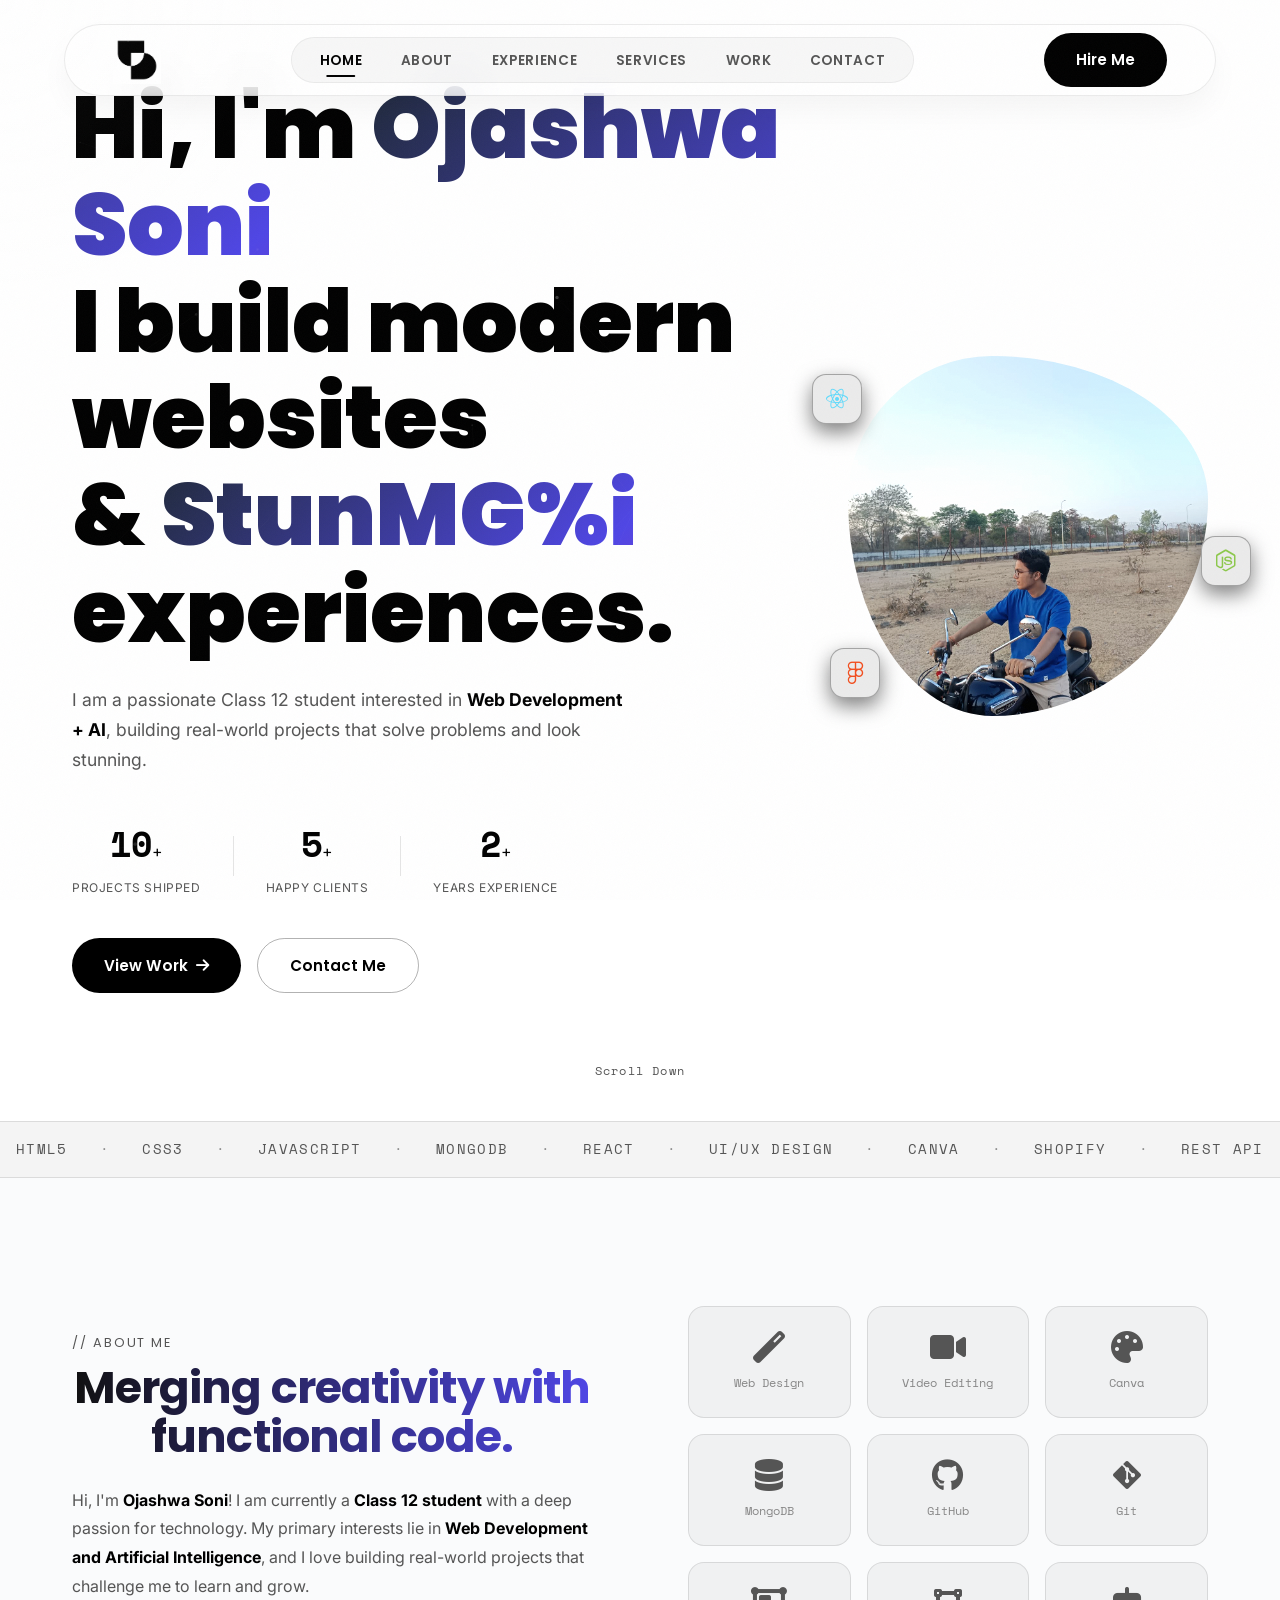
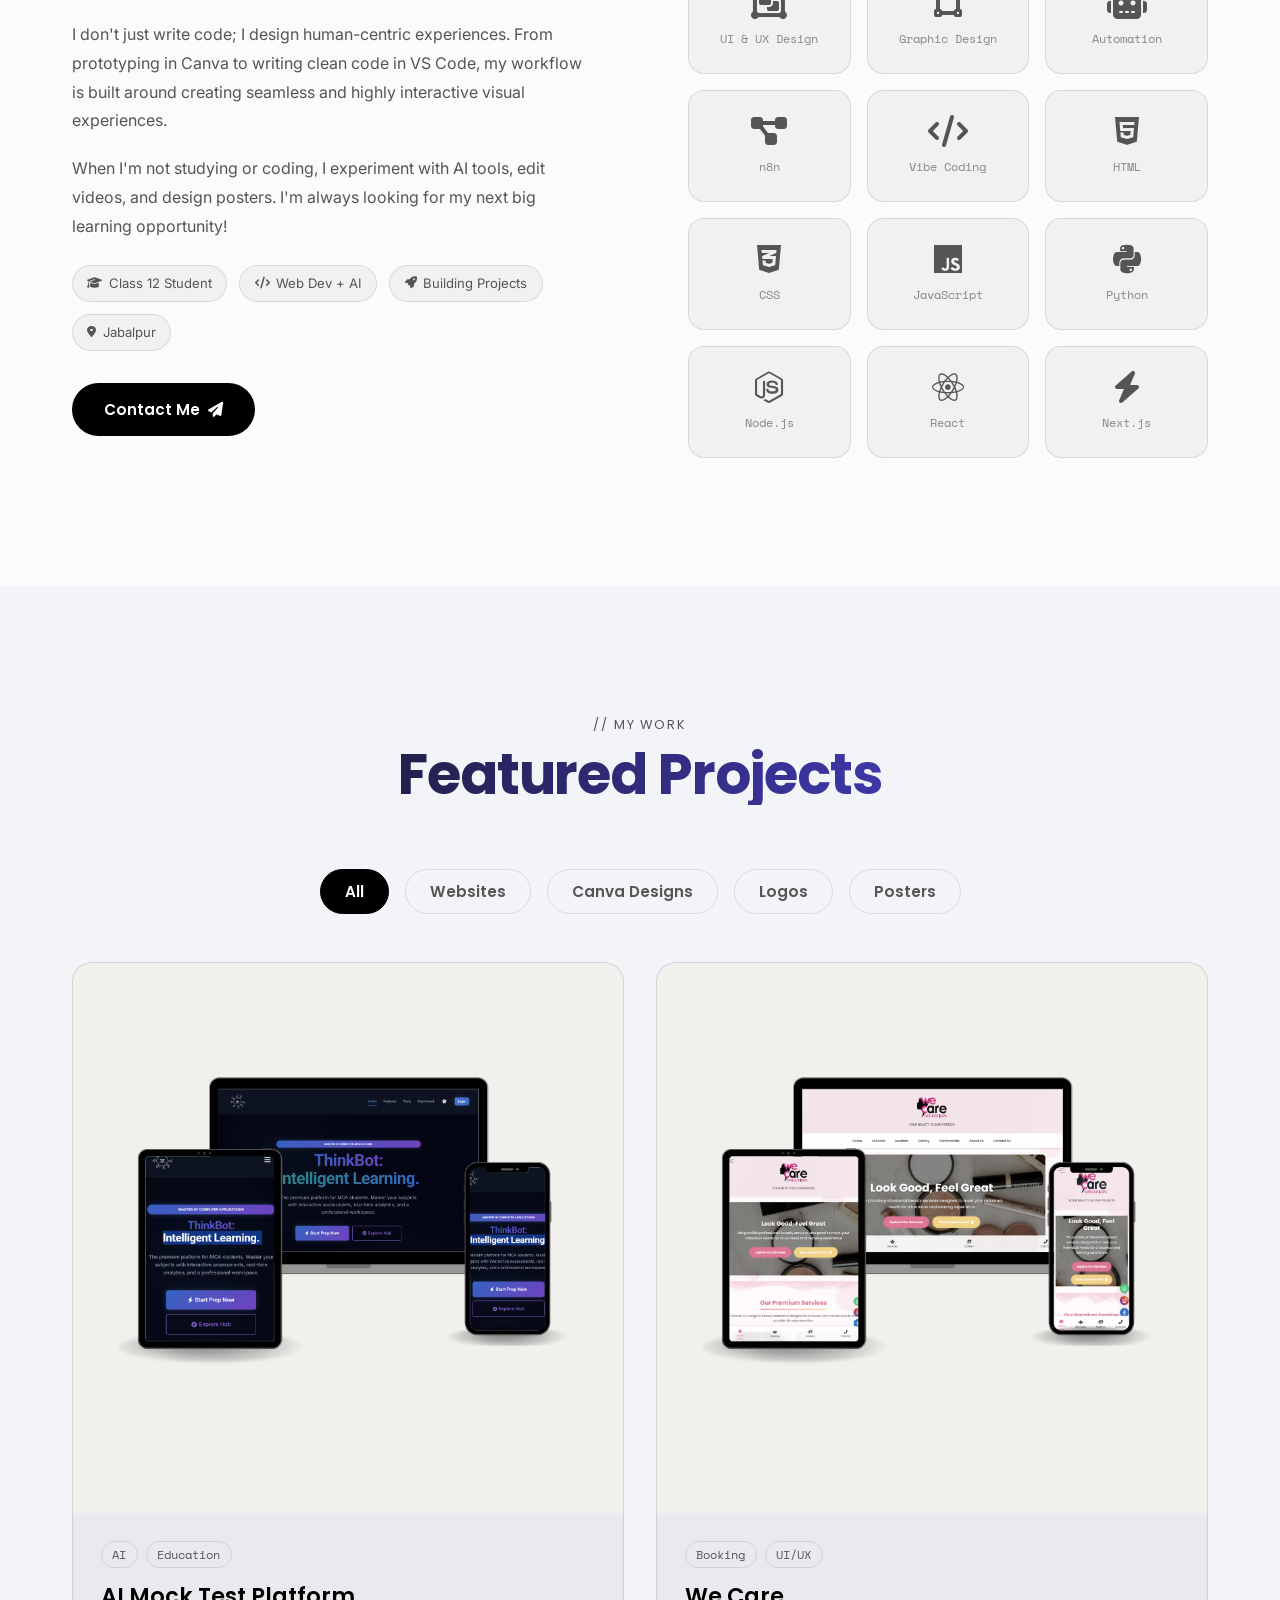
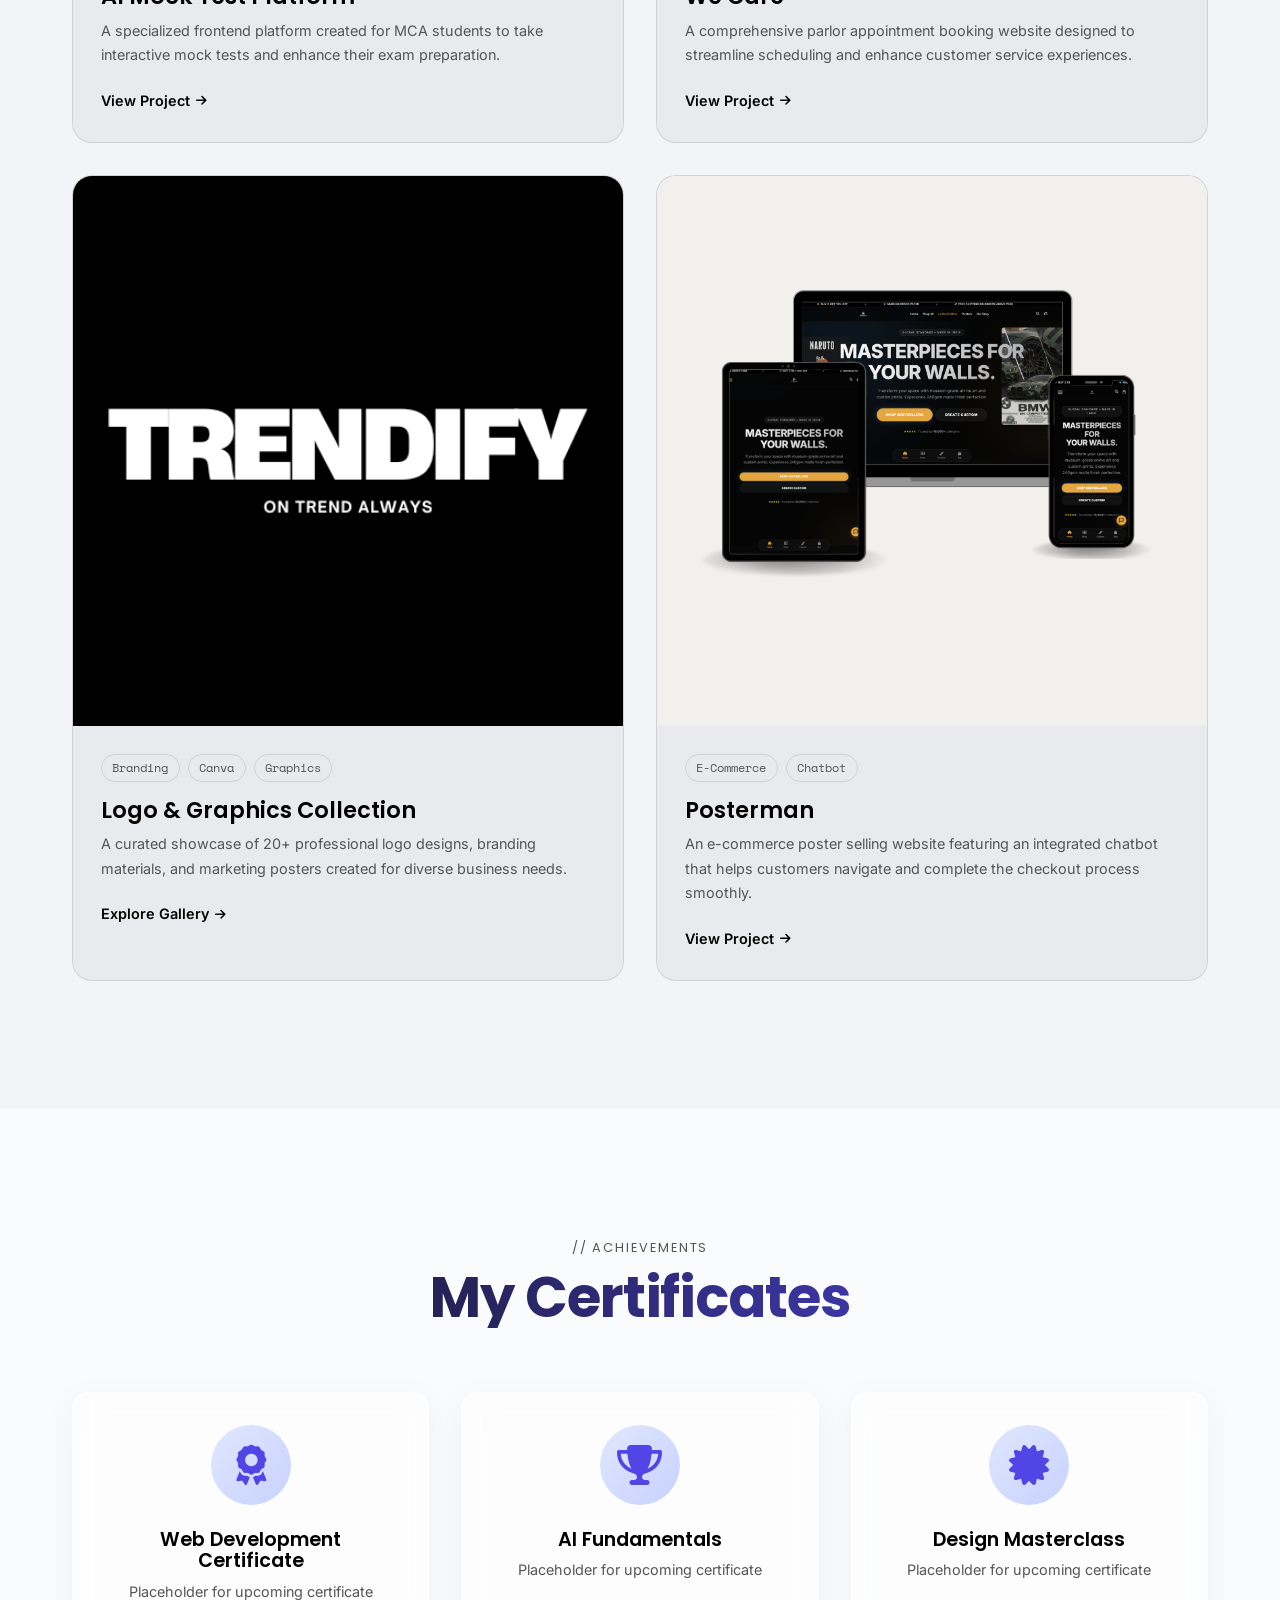
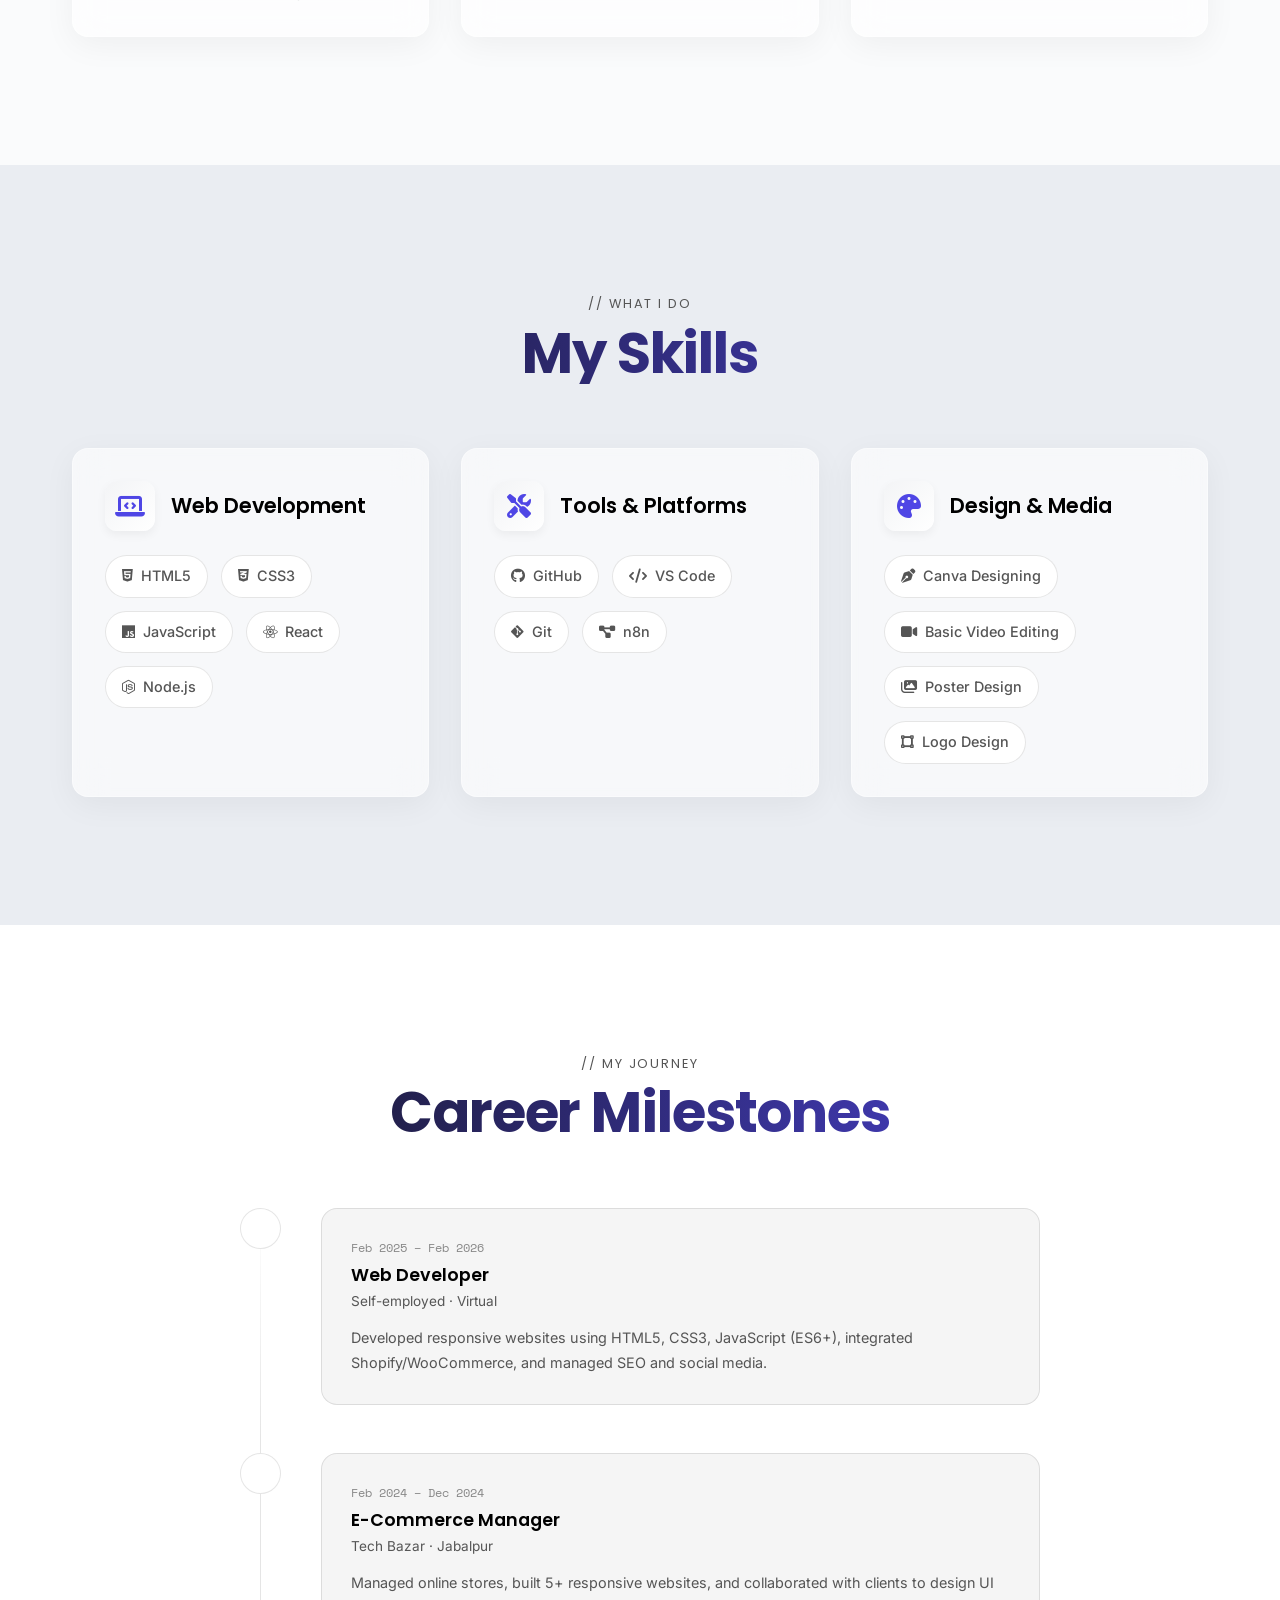
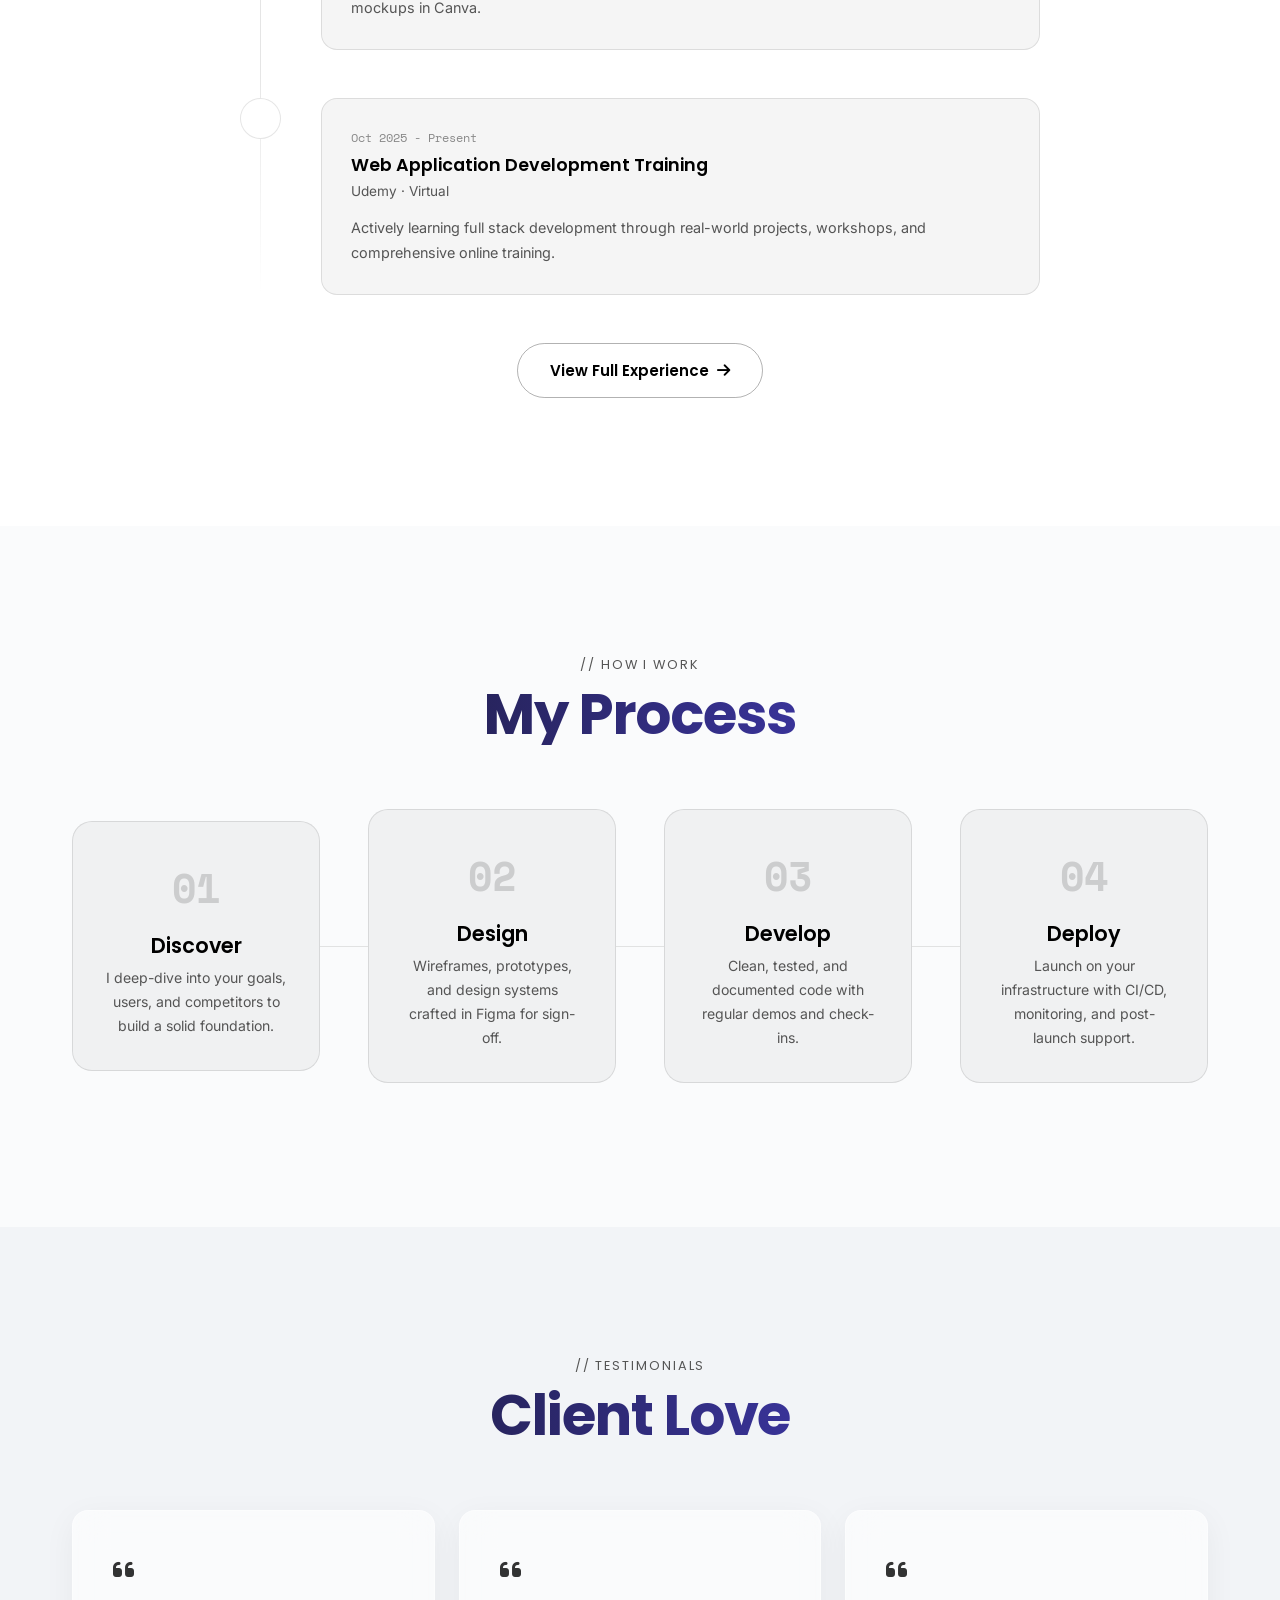
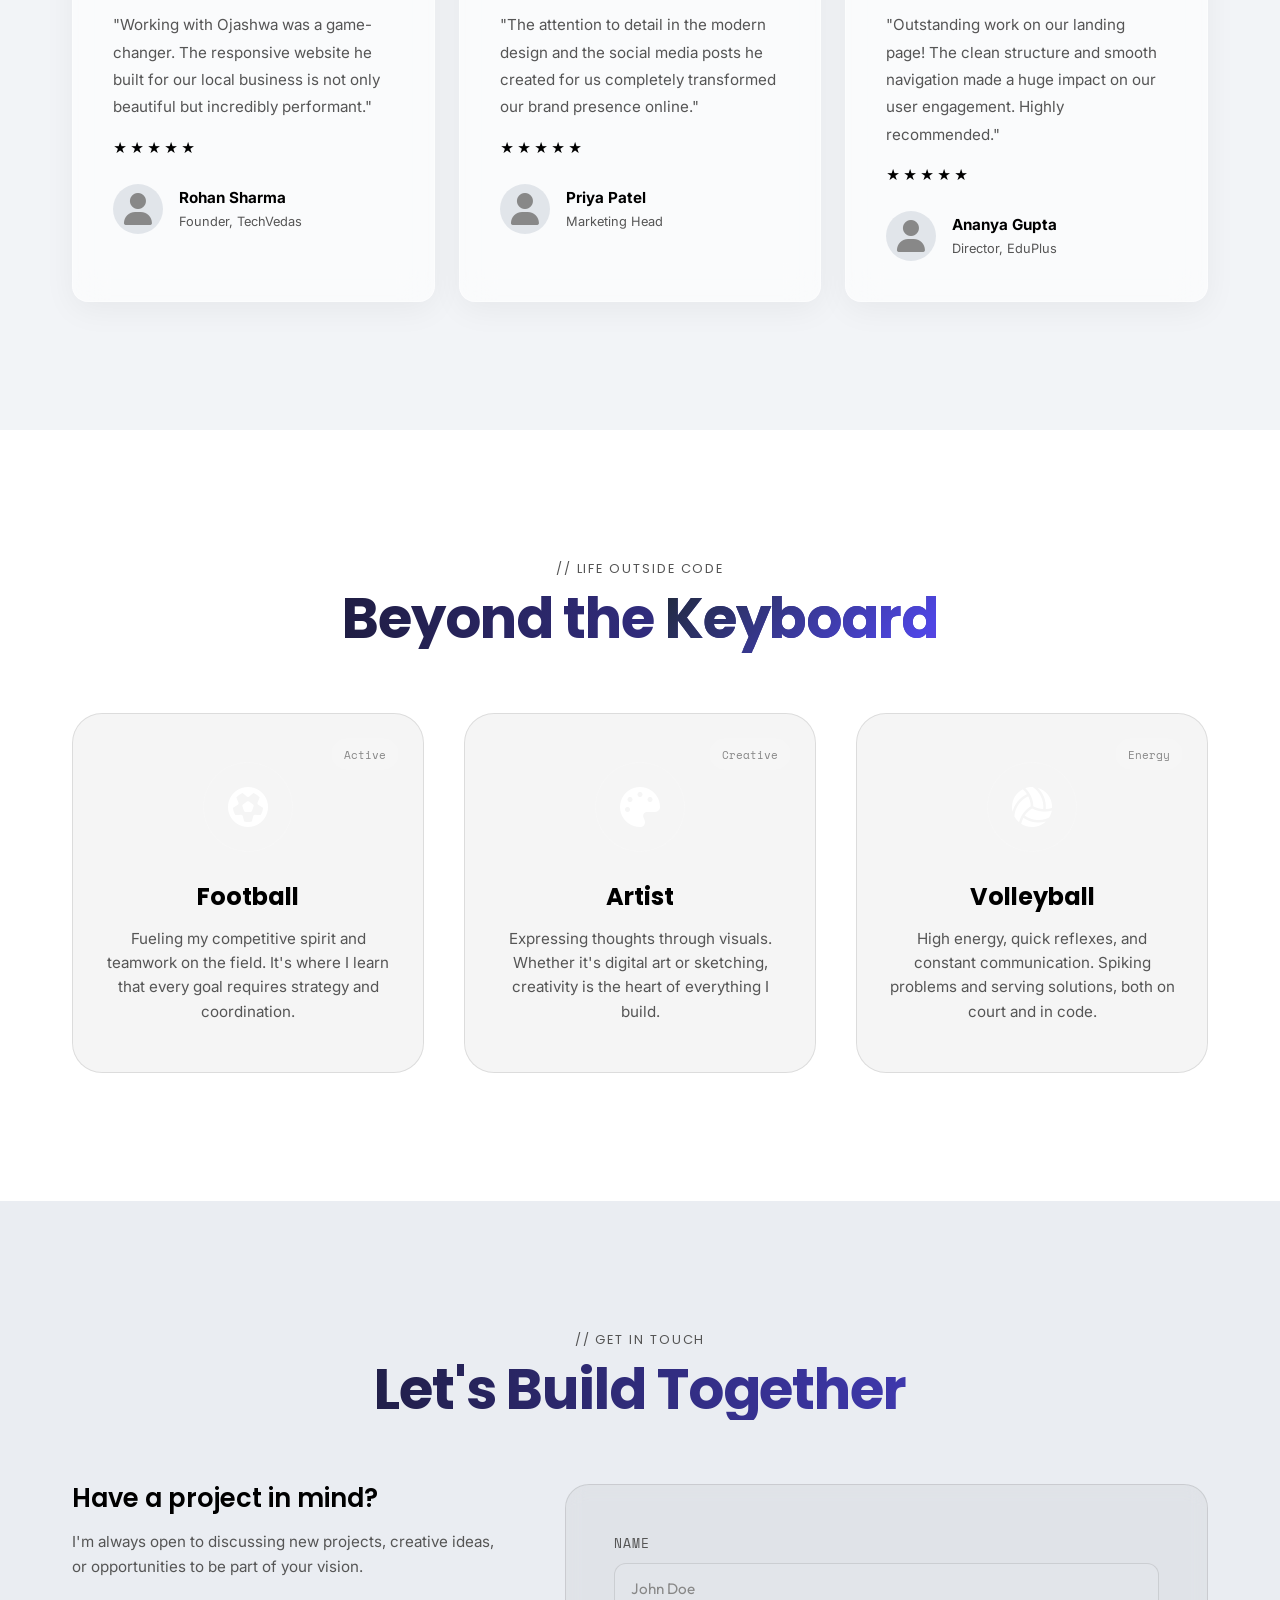
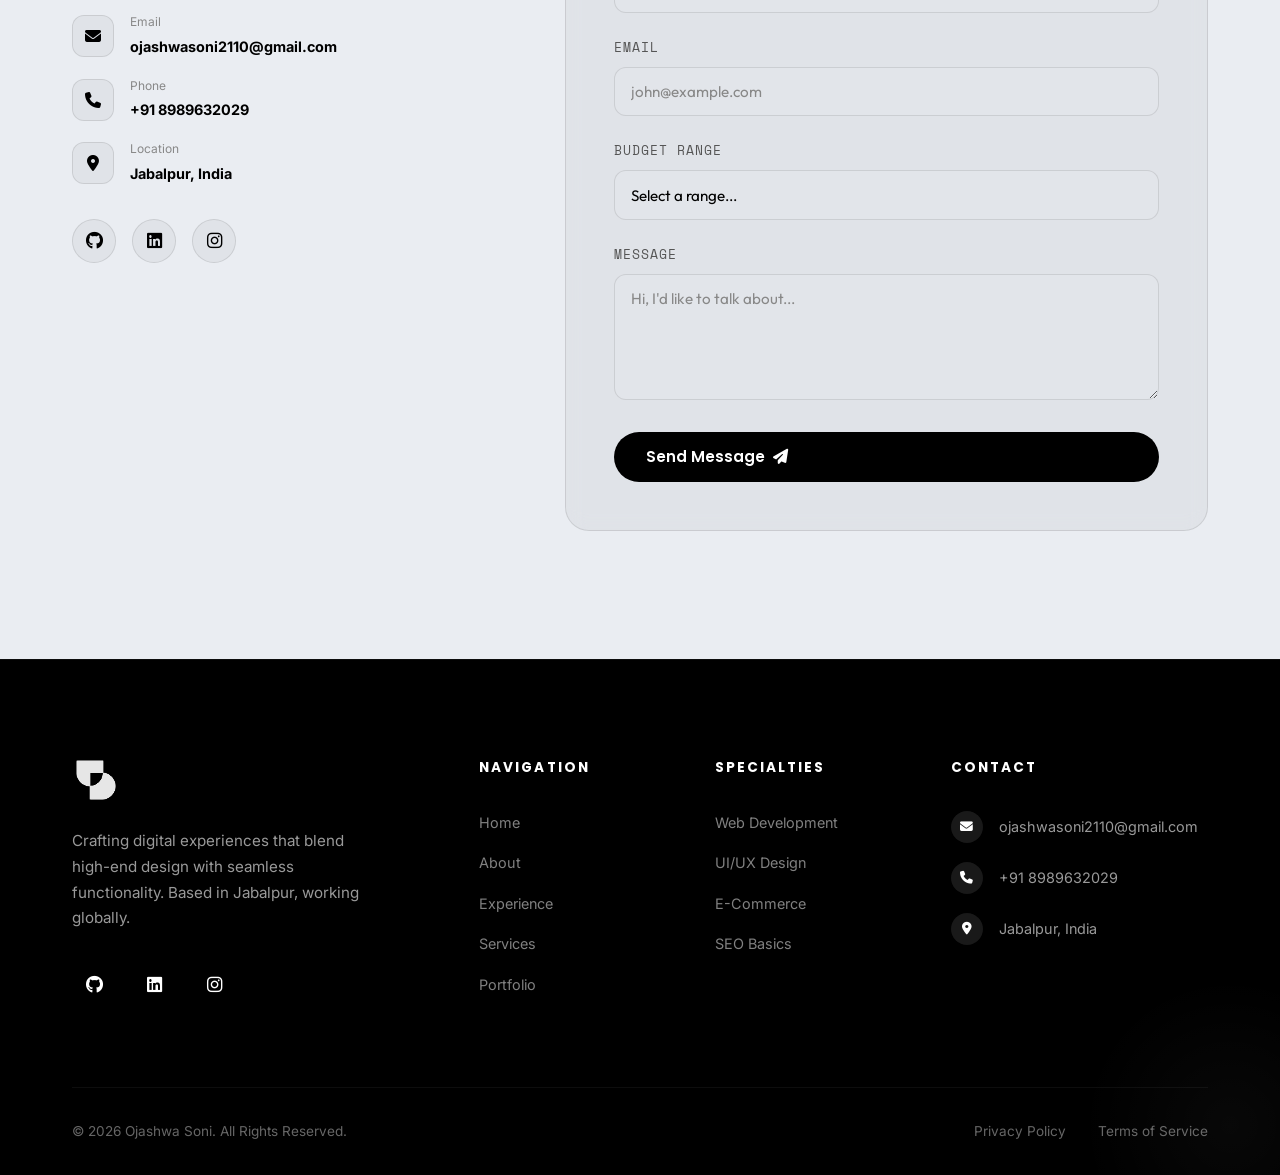
==== commit 1bcc50ff: "Perf: Optimize animations and redesign mobile menu for better UX" ====
--- a/index.html
+++ b/index.html
@@ -74,10 +74,7 @@
 
             <div class="container hero-container">
                 <div class="hero-content" data-reveal>
-                    <div class="hero-badge">
-                        <span class="badge-dot"></span>
-                        <span>Available for Freelance &amp; Full-Time Roles</span>
-                    </div>
+
                     <h1>
                         <span class="line-wrap"><span class="line-inner">Hi, I'm <span class="gradient-text">Ojashwa
                                     Soni</span></span></span>
--- a/style.css
+++ b/style.css
@@ -428,16 +428,26 @@
 
 .mobile-toggle {
     display: none;
-    font-size: 1.2rem;
-    width: 40px;
-    height: 40px;
+    font-size: 1.5rem;
+    width: 44px;
+    height: 44px;
     border-radius: 50%;
     background: rgba(0, 0, 0, 0.05);
     align-items: center;
     justify-content: center;
-}
-
-/* Mobile adjustments */
+    color: var(--text);
+    z-index: 2005;
+    transition: all 0.3s var(--ease);
+    border: 1px solid transparent;
+}
+
+.mobile-toggle.active {
+    background: #000;
+    color: #fff;
+    transform: rotate(90deg);
+}
+
+/* Perfect Mobile Menu Redesign */
 @media (max-width: 991px) {
     header {
         width: 94%;
@@ -450,28 +460,50 @@
 
     .nav-links {
         position: fixed;
-        top: 100px;
-        left: 50%;
-        transform: translateX(-50%) translateY(20px);
-        width: 90%;
+        inset: 0;
+        top: 0;
+        left: 0;
+        transform: none;
+        width: 100vw;
+        height: 100vh;
         flex-direction: column;
+        justify-content: center;
+        align-items: center;
         background: rgba(255, 255, 255, 0.98);
-        backdrop-filter: blur(20px);
-        padding: 3rem 2rem;
-        border-radius: 30px;
-        gap: 1.5rem;
+        backdrop-filter: blur(30px);
+        -webkit-backdrop-filter: blur(30px);
+        padding: 0;
+        border-radius: 0;
+        gap: 2rem;
         text-align: center;
-        box-shadow: 0 40px 100px rgba(0,0,0,0.2);
         opacity: 0;
         pointer-events: none;
-        transition: all 0.4s var(--ease);
-        z-index: 1001;
+        transition: opacity 0.5s var(--ease);
+        z-index: 2000;
+        border: none;
     }
     
     .nav-links.active {
         opacity: 1;
         pointer-events: all;
-        transform: translateX(-50%) translateY(0);
+    }
+
+    .nav-links li {
+        opacity: 0;
+        transform: translateY(30px);
+        transition: all 0.6s var(--ease-spring);
+    }
+
+    .nav-links li.reveal {
+        opacity: 1;
+        transform: translateY(0);
+    }
+
+    .nav-link {
+        font-size: 2rem;
+        font-weight: 800;
+        letter-spacing: -0.02em;
+        text-transform: none;
     }
     
     .mobile-toggle {
@@ -479,7 +511,7 @@
     }
     
     .nav-btns .btn-primary {
-        display: none; /* Hide Hire me on very small screens to save space */
+        display: none; 
     }
 }
 
@@ -650,41 +682,7 @@
     z-index: 2;
 }
 
-/* Hero Badge */
-.hero-badge {
-    display: inline-flex;
-    align-items: center;
-    gap: 0.6rem;
-    padding: 0.45rem 1rem;
-    border: 1px solid var(--border);
-    border-radius: 50px;
-    font-size: 0.8rem;
-    color: var(--text-dim);
-    margin-bottom: 2rem;
-    background: var(--surface);
-    backdrop-filter: blur(8px);
-}
-
-.badge-dot {
-    width: 8px;
-    height: 8px;
-    border-radius: 50%;
-    background: #4fff91;
-    box-shadow: 0 0 8px #4fff91;
-    animation: pulse-dot 2s ease-in-out infinite;
-}
-
-@keyframes pulse-dot {
-
-    0%,
-    100% {
-        box-shadow: 0 0 6px #4fff91;
-    }
-
-    50% {
-        box-shadow: 0 0 16px #4fff91, 0 0 30px rgba(79, 255, 145, 0.3);
-    }
-}
+
 
 /* Hero heading line animations */
 .hero-content h1 {
